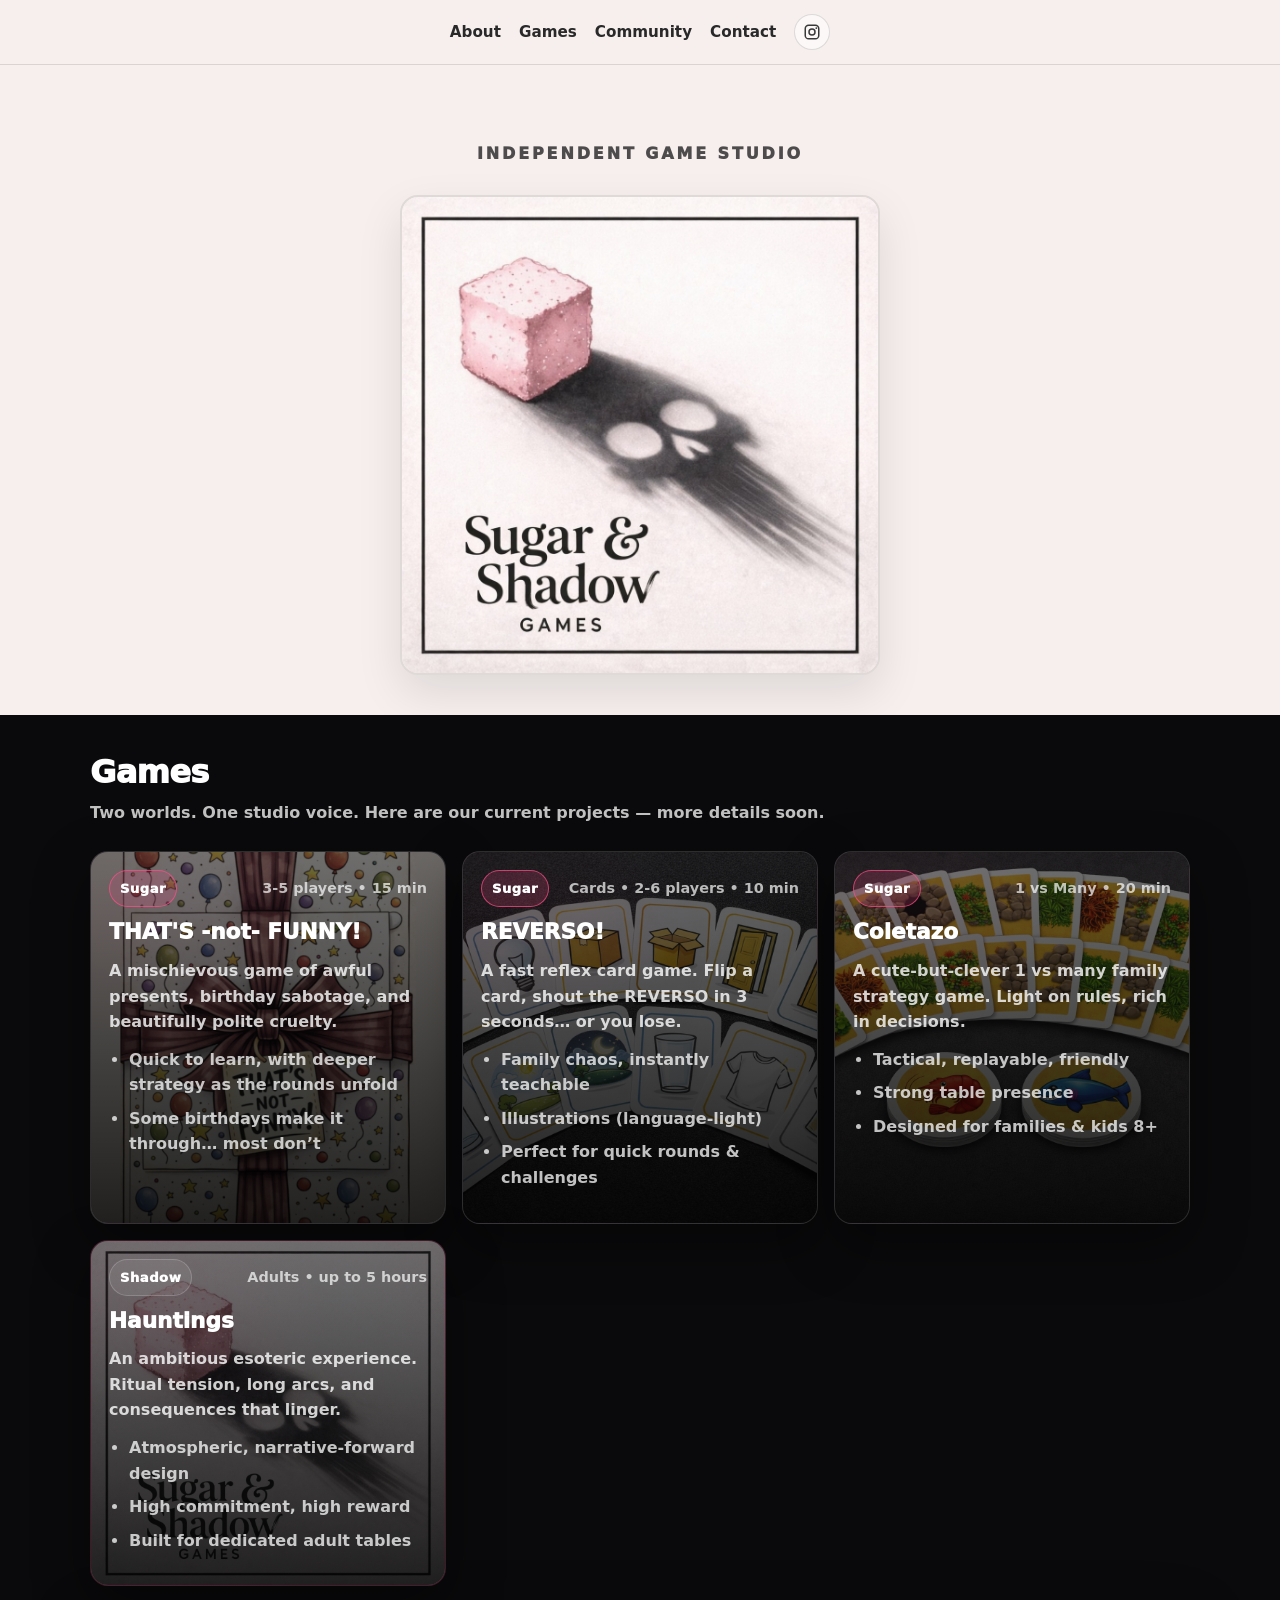
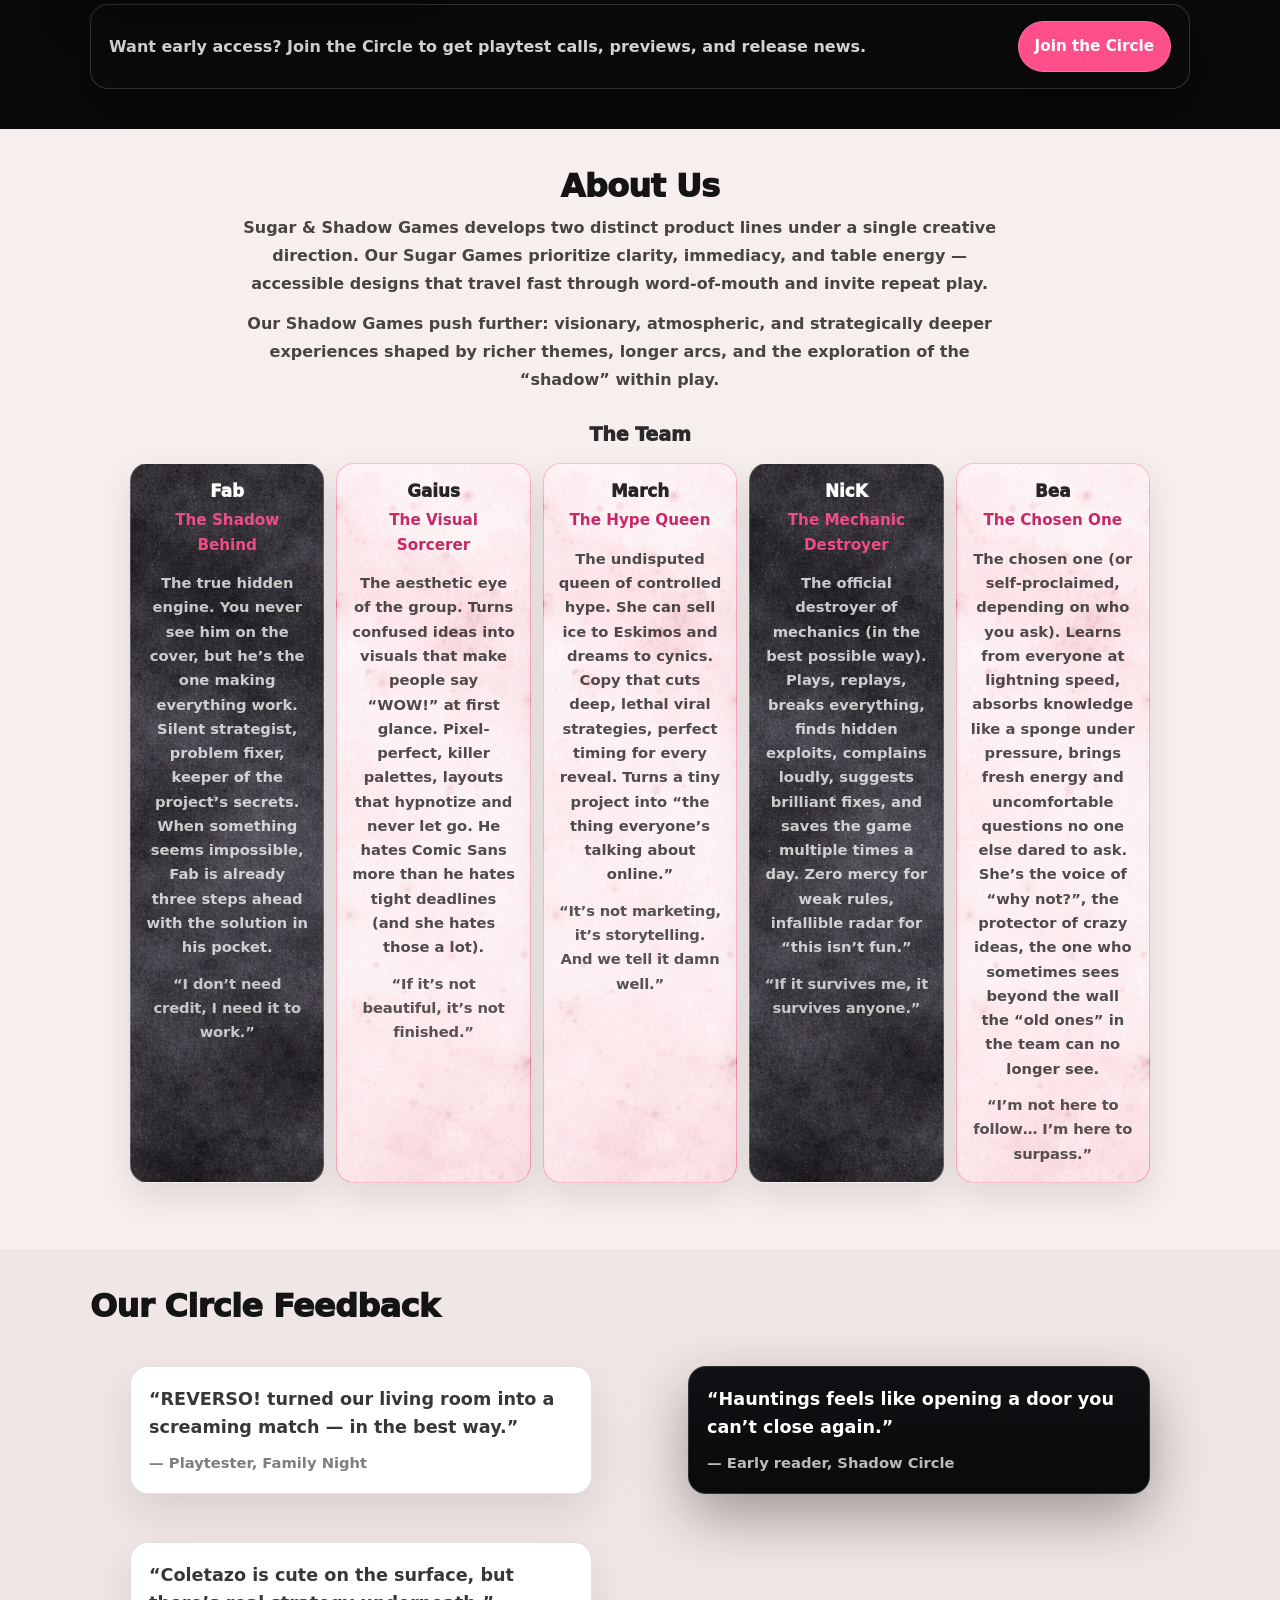
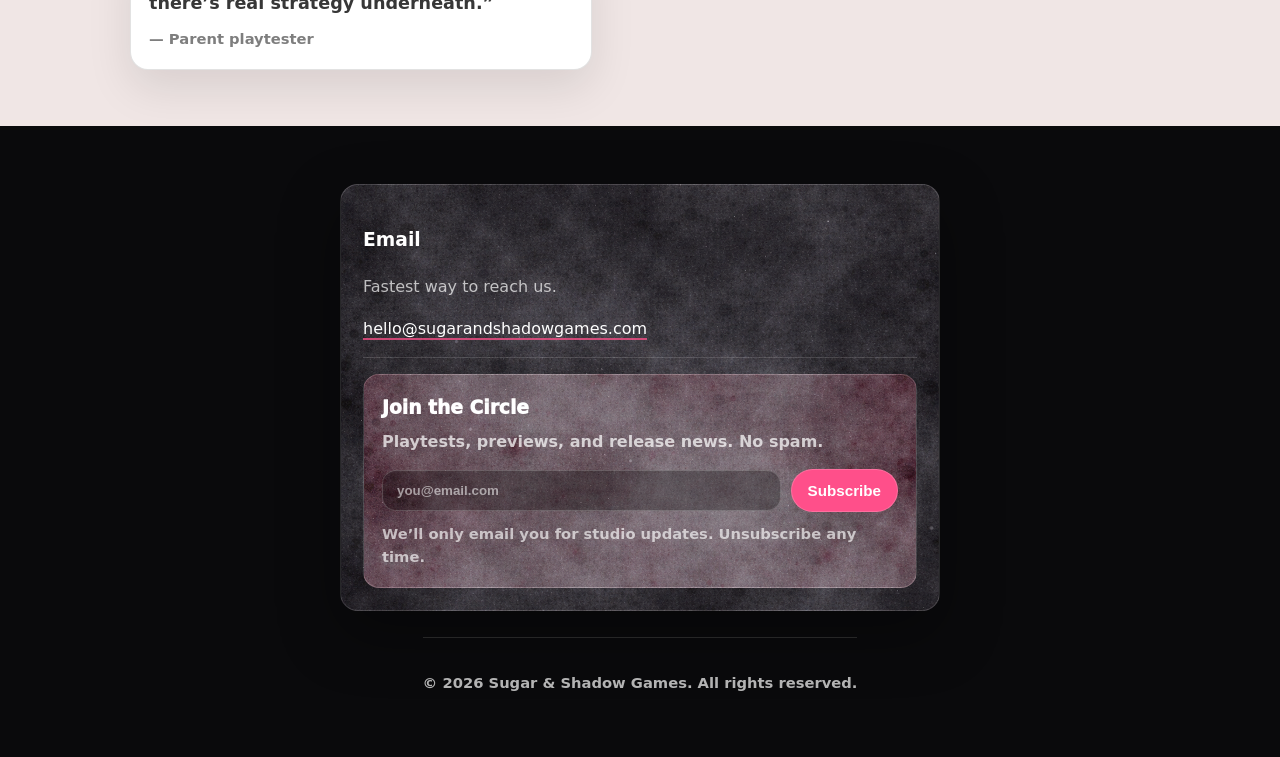
==== index.html @ 0610b24a "Update index.html" ====
<!-- index.html (UPDATED) -->
<!DOCTYPE html>
<html lang="en">
<head>
  <meta charset="UTF-8" />
  <meta name="viewport" content="width=device-width, initial-scale=1.0" />
  <title>Sugar & Shadow Games</title>
  <meta name="description" content="Sweet games for families, and Dark games for brave players." />

  <!-- Social / sharing -->
  <meta property="og:title" content="Sugar & Shadow Games" />
  <meta property="og:description" content="Sweet games for families. Dark games for brave players." />
  <meta property="og:type" content="website" />
  <meta name="theme-color" content="#0a0a0c" />

  <link rel="stylesheet" href="style.css" />
  <link rel="icon" type="image/png" sizes="32x32" href="favicon-32.png" />
  <link rel="icon" type="image/png" sizes="64x64" href="favicon-64.png" />
</head>

<body>
  <a class="skip-link" href="#main">Skip to content</a>

  <div id="top" tabindex="-1"></div>

  <header class="site-header">
    <div class="container header-inner">
      <div class="header-left">
        <button class="menu-btn" aria-expanded="false" aria-controls="mobileNav" aria-label="Open menu">
          <span class="menu-bars" aria-hidden="true"></span>
        </button>
      </div>

      <nav class="nav" aria-label="Primary">
        <a href="#about">About</a>
        <a href="#games">Games</a>
        <a href="#community">Community</a>
        <a href="#contact">Contact</a>

        <a
          class="nav-insta"
          href="https://www.instagram.com/sugar_and_shadow_games/"
          target="_blank"
          rel="noopener noreferrer"
          aria-label="Follow on Instagram"
          title="Instagram"
        >
          <svg viewBox="0 0 24 24" aria-hidden="true" focusable="false">
            <path d="M7.5 2h9A5.5 5.5 0 0 1 22 7.5v9A5.5 5.5 0 0 1 16.5 22h-9A5.5 5.5 0 0 1 2 16.5v-9A5.5 5.5 0 0 1 7.5 2Zm0 2A3.5 3.5 0 0 0 4 7.5v9A3.5 3.5 0 0 0 7.5 20h9a3.5 3.5 0 0 0 3.5-3.5v-9A3.5 3.5 0 0 0 16.5 4h-9Zm10.25 1.5a1.25 1.25 0 1 1 0 2.5 1.25 1.25 0 0 1 0-2.5ZM12 7a5 5 0 1 1 0 10 5 5 0 0 1 0-10Zm0 2a3 3 0 1 0 0 6 3 3 0 0 0 0-6Z"/>
          </svg>
        </a>
      </nav>

      <div class="header-actions"></div>
    </div>

    <div id="mobileNav" class="mobile-nav" hidden>
      <div class="container mobile-nav-inner">
        <a href="#about">About</a>
        <a href="#games">Games</a>
        <a href="#community">Community</a>
        <a href="#contact">Contact</a>
        <a href="https://www.instagram.com/sugar_and_shadow_games/" target="_blank" rel="noopener noreferrer">Instagram</a>
      </div>
    </div>
  </header>

  <main id="main">
    <!-- HERO -->
    <section class="hero">
      <div class="container hero-centered">
        <p class="kicker">Independent Game Studio</p>

        <img
          id="heroLogo"
          src="logo.jpg"
          alt="Sugar & Shadow Games Logo"
          class="hero-logo-large"
        />
      </div>
    </section>

    <!-- GAMES -->
    <section id="games" class="section section-shadow">
      <div class="container">
        <div class="section-head">
          <h2>Games</h2>
          <p>Two worlds. One studio voice. Here are our current projects — more details soon.</p>
        </div>

        <div class="games-grid">
          <article class="game game-thats-funny">
            <div class="game-top">
              <span class="pill sugar">Sugar</span>
              <span class="meta">3-5 players • 15 min</span>
            </div>
          <h3>THAT'S -not- FUNNY!</h3>
            <p>A mischievous game of awful presents, birthday sabotage, and beautifully polite cruelty.</p>
            <ul class="bullets">
              <li>Quick to learn, with deeper strategy as the rounds unfold</li>
              <li>Some birthdays make it through… most don’t</li>
            </ul>
          </article>

          <article class="game game-reverso">
            <div class="game-top">
              <span class="pill sugar">Sugar</span>
              <span class="meta">Cards • 2-6 players • 10 min</span>
            </div>
            <h3>REVERSO!</h3>
            <p>A fast reflex card game. Flip a card, shout the REVERSO in 3 seconds… or you lose.</p>
            <ul class="bullets">
              <li>Family chaos, instantly teachable</li>
              <li>Illustrations (language-light)</li>
              <li>Perfect for quick rounds &amp; challenges</li>
            </ul>
          </article>

          <article class="game game-coletazo">
            <div class="game-top">
              <span class="pill sugar">Sugar</span>
              <span class="meta">1 vs Many • 20 min</span>
            </div>
            <h3>Coletazo</h3>
            <p>A cute-but-clever 1 vs many family strategy game. Light on rules, rich in decisions.</p>
            <ul class="bullets">
              <li>Tactical, replayable, friendly</li>
              <li>Strong table presence</li>
              <li>Designed for families &amp; kids 8+</li>
            </ul>
          </article>

          <article class="game game-hauntings game-shadow">
            <div class="game-top">
              <span class="pill shadow">Shadow</span>
              <span class="meta">Adults • up to 5 hours</span>
            </div>
            <h3>Hauntings</h3>
            <p>An ambitious esoteric experience. Ritual tension, long arcs, and consequences that linger.</p>
            <ul class="bullets">
              <li>Atmospheric, narrative-forward design</li>
              <li>High commitment, high reward</li>
              <li>Built for dedicated adult tables</li>
            </ul>
          </article>
        </div>

        <div class="callout">
          <p><strong>Want early access?</strong> Join the Circle to get playtest calls, previews, and release news.</p>
          <a class="button primary" href="#contact">Join the Circle</a>
        </div>
      </div>
    </section>

    <!-- ABOUT -->
    <section id="about" class="section section-about">
      <div class="container">
        <div class="section-head about-head">
          <h2>About Us</h2>

          <div class="about-copy">
            <p>
              Sugar &amp; Shadow Games develops two distinct product lines under a single creative direction.
              Our <strong>Sugar Games</strong> prioritize clarity, immediacy, and table energy — accessible designs that travel fast through word-of-mouth and invite repeat play.
            </p>

            <p>
              Our <strong>Shadow Games</strong> push further: visionary, atmospheric, and strategically deeper experiences shaped by richer themes, longer arcs, and the exploration of the “shadow” within play.
            </p>
          </div>

          <div class="team">
            <h3 class="team-title">The Team</h3>

            <div class="team-grid">
              <details class="team-card team-shadow" open>
                <summary class="team-summary">
                  <span class="team-name">Fab</span>
                  <span class="team-role">The Shadow Behind</span>
                </summary>
                <div class="team-body">
                  <p>
                    The true hidden engine. You never see him on the cover, but he’s the one making everything work.
                    Silent strategist, problem fixer, keeper of the project’s secrets. When something seems impossible,
                    Fab is already three steps ahead with the solution in his pocket.
                  </p>
                  <p class="team-quote">“I don’t need credit, I need it to work.”</p>
                </div>
              </details>

              <details class="team-card team-sugar" open>
                <summary class="team-summary">
                  <span class="team-name">Gaius</span>
                  <span class="team-role">The Visual Sorcerer</span>
                </summary>
                <div class="team-body">
                  <p>
                    The aesthetic eye of the group. Turns confused ideas into visuals that make people say “WOW!” at first glance.
                    Pixel-perfect, killer palettes, layouts that hypnotize and never let go. He hates Comic Sans more than he hates
                    tight deadlines (and she hates those a lot).
                  </p>
                  <p class="team-quote">“If it’s not beautiful, it’s not finished.”</p>
                </div>
              </details>

              <details class="team-card team-sugar" open>
                <summary class="team-summary">
                  <span class="team-name">March</span>
                  <span class="team-role">The Hype Queen</span>
                </summary>
                <div class="team-body">
                  <p>
                    The undisputed queen of controlled hype. She can sell ice to Eskimos and dreams to cynics.
                    Copy that cuts deep, lethal viral strategies, perfect timing for every reveal. Turns a tiny project into
                    “the thing everyone’s talking about online.”
                  </p>
                  <p class="team-quote">“It’s not marketing, it’s storytelling. And we tell it damn well.”</p>
                </div>
              </details>

              <details class="team-card team-shadow" open>
                <summary class="team-summary">
                  <span class="team-name">NicK</span>
                  <span class="team-role">The Mechanic Destroyer</span>
                </summary>
                <div class="team-body">
                  <p>
                    The official destroyer of mechanics (in the best possible way). Plays, replays, breaks everything, finds hidden exploits,
                    complains loudly, suggests brilliant fixes, and saves the game multiple times a day. Zero mercy for weak rules, infallible
                    radar for “this isn’t fun.”
                  </p>
                  <p class="team-quote">“If it survives me, it survives anyone.”</p>
                </div>
              </details>

              <details class="team-card team-sugar" open>
                <summary class="team-summary">
                  <span class="team-name">Bea</span>
                  <span class="team-role">The Chosen One</span>
                </summary>
                <div class="team-body">
                  <p>
                    The chosen one (or self-proclaimed, depending on who you ask). Learns from everyone at lightning speed,
                    absorbs knowledge like a sponge under pressure, brings fresh energy and uncomfortable questions no one else dared to ask.
                    She’s the voice of “why not?”, the protector of crazy ideas, the one who sometimes sees beyond the wall the “old ones”
                    in the team can no longer see.
                  </p>
                  <p class="team-quote">“I’m not here to follow… I’m here to surpass.”</p>
                </div>
              </details>
            </div>
          </div>
        </div>
      </div>
    </section>

    <!-- COMMUNITY -->
    <section id="community" class="section section-sugar">
      <div class="container">
        <div class="section-head">
          <h2>Our Circle Feedback</h2>
        </div>

        <div class="grid-2">
          <figure class="quote">
            <blockquote>“REVERSO! turned our living room into a screaming match — in the best way.”</blockquote>
            <figcaption>— Playtester, Family Night</figcaption>
          </figure>

          <figure class="quote quote-shadow">
            <blockquote>“Hauntings feels like opening a door you can’t close again.”</blockquote>
            <figcaption>— Early reader, Shadow Circle</figcaption>
          </figure>

          <figure class="quote">
            <blockquote>“Coletazo is cute on the surface, but there’s real strategy underneath.”</blockquote>
            <figcaption>— Parent playtester</figcaption>
          </figure>
        </div>
      </div>
    </section>

    <!-- CONTACT -->
    <section id="contact" class="section section-shadow">
      <div class="container">
        <div class="contact-grid">
          <div class="contact-card">
            <h3>Email</h3>
            <p class="muted-on-dark">Fastest way to reach us.</p>
            <p>
              <a class="link" href="mailto:hello@sugarandshadowgames.com">
                hello@sugarandshadowgames.com
              </a>
            </p>

            <hr class="sep" />

            <div class="newsletter">
              <div class="newsletter-head">
                <h3>Join the Circle</h3>
                <p class="muted-on-dark">Playtests, previews, and release news. No spam.</p>
              </div>

              <div class="brevo-form">
                <form class="brevo" action="PASTE_BREVO_ACTION_URL" method="post" novalidate>
                  <label class="sr-only" for="EMAIL">Email address</label>

                  <div class="brevo-row">
                    <input id="EMAIL" name="email" type="email" placeholder="you@email.com" required />
                    <button type="submit" class="button primary">Subscribe</button>
                  </div>

                  <p class="brevo-help">We’ll only email you for studio updates. Unsubscribe any time.</p>
                </form>
              </div>
            </div>
          </div>
        </div>

        <footer class="site-footer">
          <p>© <span id="year"></span> Sugar &amp; Shadow Games. All rights reserved.</p>
        </footer>
      </div>
    </section>
  </main>

  <script>
    // Year
    document.getElementById('year').textContent = new Date().getFullYear();

    // Mobile nav toggle (+ accessibility polish)
    const btn = document.querySelector('.menu-btn');
    const mobileNav = document.getElementById('mobileNav');

    function setMenu(open) {
      if (!btn || !mobileNav) return;
      btn.setAttribute('aria-expanded', String(open));
      btn.setAttribute('aria-label', open ? 'Close menu' : 'Open menu');
      mobileNav.hidden = !open;
      if (open) {
        const firstLink = mobileNav.querySelector('a');
        firstLink && firstLink.focus();
      } else {
        btn.focus();
      }
    }

    btn?.addEventListener('click', () => {
      const isOpen = btn.getAttribute('aria-expanded') === 'true';
      setMenu(!isOpen);
    });

    mobileNav?.addEventListener('click', (e) => {
      const target = e.target;
      if (target && target.tagName === 'A') setMenu(false);
    });

    document.addEventListener('keydown', (e) => {
      if (e.key === 'Escape' && btn?.getAttribute('aria-expanded') === 'true') {
        setMenu(false);
      }
    });

    // LOGO fallback
    (function () {
      const img = document.getElementById('heroLogo');
      if (!img) return;

      img.addEventListener('error', () => {
        if (img.dataset.fallbackTried === '1') return;
        img.dataset.fallbackTried = '1';
        img.src = 'logo.jpg';
      });
    })();

    // Team: expandable on mobile (collapsed by default), always open on desktop
    (function () {
      const cards = Array.from(document.querySelectorAll('.team-card'));
      const mq = window.matchMedia('(max-width: 980px)');

      function applyTeamMode() {
        if (mq.matches) {
          cards.forEach((d) => d.open = false);
        } else {
          cards.forEach((d) => d.open = true);
        }
      }

      applyTeamMode();
      mq.addEventListener?.('change', applyTeamMode);
    })();
  </script>
</body>
</html>
---- style.css ----
/* style.css (FULL UPDATED — FIXED ABOUT CENTERING + THAT'S -not- FUNNY! CARD) */

:root{
  --paper: #f6efee;
  --paper-2: #f0e6e5;

  --ink: #141414;

  --sugar: #ff4f8a;
  --sugar-2: #ff7aa8;

  --shadow: #0a0a0c;
  --shadow-2: #111115;

  --line: rgba(20,20,20,.12);

  --radius: 18px;

  --shadow-soft: 0 18px 45px rgba(0,0,0,.10);
  --shadow-deep: 0 22px 60px rgba(0,0,0,.35);
}

/* Reset */
*{ box-sizing: border-box; }
html{ scroll-behavior: smooth; }
body{
  margin:0;
  font-family: system-ui, -apple-system, "Segoe UI", Roboto, Arial, Helvetica, sans-serif;
  line-height: 1.6;
  color: var(--ink);
  background: var(--paper);
}

/* Focus visibility */
:focus-visible{
  outline: 3px solid rgba(255,79,138,.85);
  outline-offset: 3px;
  border-radius: 10px;
}

/* Accessibility */
.skip-link{
  position:absolute;
  left:-999px;
  top:10px;
  background:#fff;
  color:#000;
  padding:10px 12px;
  border-radius: 10px;
  box-shadow: var(--shadow-soft);
}
.skip-link:focus{ left:10px; z-index:1000; }

.container{
  width: min(1100px, 92vw);
  margin: 0 auto;
}

/* Header */
.site-header{
  position: sticky;
  top: 0;
  z-index: 50;
  background: rgba(246,239,238,.92);
  -webkit-backdrop-filter: blur(10px);
  backdrop-filter: blur(10px);
  border-bottom: 1px solid var(--line);
}

.header-inner{
  display:grid;
  grid-template-columns: 1fr auto 1fr;
  align-items:center;
  gap: 14px;
  padding: 14px 0;
}

.header-left{
  grid-column: 1;
  display:flex;
  align-items:center;
}

.nav{
  grid-column: 2;
  display:flex;
  gap: 18px;
  flex-wrap: wrap;
  justify-content:center;
  align-items:center;
}
.nav a{
  text-decoration:none;
  color: var(--ink);
  font-size: .95rem;
  opacity: .9;
  font-weight: 700;
  transition: opacity .12s ease;
}
.nav a:hover{ opacity: 1; text-decoration: underline; text-underline-offset: 6px; }

/* Instagram icon */
.nav-insta{
  display:inline-flex;
  align-items:center;
  justify-content:center;
  width: 36px;
  height: 36px;
  border-radius: 999px;
  border: 1px solid rgba(20,20,20,.14);
  background: rgba(255,255,255,.55);
  transition:
    transform .14s cubic-bezier(.2,.9,.2,1.2),
    border-color .12s ease,
    opacity .12s ease;
}
.nav-insta svg{
  width: 18px;
  height: 18px;
  fill: rgba(20,20,20,.92);
}
.nav-insta:hover{
  transform: translateY(-1px);
  border-color: rgba(255,79,138,.45);
  text-decoration: none;
}

.header-actions{
  grid-column: 3;
  justify-self: end;
  display:flex;
  align-items:center;
  gap: 10px;
}

/* Hamburger */
.menu-btn{
  display:none;
  border: 1px solid rgba(20,20,20,.18);
  background: #fff;
  border-radius: 999px;
  width: 44px;
  height: 44px;
  cursor: pointer;
  box-shadow: var(--shadow-soft);
}
.menu-bars{
  display:block;
  width: 18px;
  height: 2px;
  background: var(--ink);
  border-radius: 99px;
  position: relative;
  margin: 0 auto;
}
.menu-bars::before,
.menu-bars::after{
  content:"";
  position:absolute;
  left:0;
  width: 18px;
  height: 2px;
  background: var(--ink);
  border-radius: 99px;
}
.menu-bars::before{ top:-6px; }
.menu-bars::after{ top:6px; }

/* Mobile dropdown */
.mobile-nav{
  border-bottom: 1px solid var(--line);
  background: rgba(246,239,238,.98);
  -webkit-backdrop-filter: blur(10px);
  backdrop-filter: blur(10px);
}
.mobile-nav[hidden]{ display:none; }

.mobile-nav-inner{
  display:flex;
  flex-direction: column;
  gap: 10px;
  padding: 12px 0 16px;
}
.mobile-nav a{
  text-decoration:none;
  color: var(--ink);
  font-weight: 900;
  padding: 10px 12px;
  border-radius: 12px;
  background: rgba(255,255,255,.6);
  border: 1px solid rgba(20,20,20,.12);
}

/* Buttons */
.button{
  display:inline-flex;
  align-items:center;
  justify-content:center;
  gap: 8px;
  padding: 12px 16px;
  border-radius: 999px;
  text-decoration:none;
  border: 1px solid transparent;
  font-weight: 900;
  font-size: .95rem;
  cursor: pointer;
  user-select:none;
  transition:
    transform .14s cubic-bezier(.2,.9,.2,1.2),
    background .12s ease,
    border-color .12s ease,
    opacity .12s ease;
}
.button.small{ padding: 10px 14px; font-size: .9rem; }

.button.primary{
  background: var(--sugar);
  color: #fff;
  border-color: rgba(255,255,255,.18);
  box-shadow: var(--shadow-soft);
}
.button.primary:hover{ transform: translateY(-1px); background: #ff3c7f; }

.button.ghost{
  background: rgba(255,255,255,.7);
  color: var(--ink);
  border-color: rgba(20,20,20,.18);
}
.button.ghost:hover{ border-color: rgba(20,20,20,.35); transform: translateY(-1px); }

.section-shadow .button.ghost,
.game .button.ghost,
.contact-card .button.ghost{
  background: rgba(255,255,255,.10);
  color: #fff;
  border-color: rgba(255,255,255,.18);
}
.section-shadow .button.ghost:hover,
.game .button.ghost:hover,
.contact-card .button.ghost:hover{
  border-color: rgba(255,255,255,.32);
}

/* Hero */
.hero{
  padding: 60px 0 40px;
  background: var(--paper);
}

.hero-centered{
  display: flex;
  flex-direction: column;
  align-items: center;
  text-align: center;
}

.kicker{
  letter-spacing: .18em;
  text-transform: uppercase;
  font-size: 1rem;
  font-weight: 950;
  color: rgba(20,20,20,.75);
  margin-bottom: 28px;
}

.hero-logo-large{
  width: 100%;
  max-width: 480px;
  height: auto;
  border-radius: var(--radius);
  box-shadow: var(--shadow-soft);
  border: 2px solid rgba(20,20,20,.10);
}

/* HERO TEXT — NO WHITE BOX + LARGER */
.hero-manifesto{
  max-width: 720px;
  padding: 0;
  border: none;
  background: transparent;
  box-shadow: none;
  border-radius: 0;
}
.hero-line{
  margin: 0 0 18px;
  font-size: 1.15rem;
  line-height: 1.8;
  color: rgba(20,20,20,.85);
  font-weight: 600;
}
.hero-line strong{
  font-weight: 900;
  font-size: 1.2rem;
  color: rgba(20,20,20,.95);
}

/* Sections (hard cuts) */
.section{
  padding: 40px 0;
  position: relative;
  overflow: hidden;
}
.section-head{ margin-bottom: 26px; }
.section-head h2{
  font-size: 2rem;
  line-height: 1.1;
  margin: 0 0 10px;
  font-weight: 950;
  letter-spacing: -0.02em;
}
.section-head p{
  margin: 0;
  color: rgba(20,20,20,.70);
  max-width: 70ch;
  font-weight: 650;
}

.section-shadow{
  background: var(--shadow);
  color: #fff;
}
.section-shadow .section-head p{ color: rgba(255,255,255,.75); }

.section-sugar{ background: var(--paper-2); }
.section-about{ background: var(--paper); }

/* =========================
   ABOUT — FIXED TRUE CENTER
   ========================= */

.section-about .container{
  display: flex;
  flex-direction: column;
  align-items: center;
}

.about-head{
  width: 100%;
  text-align: center;
}

.about-copy{
  max-width: 820px;
  width: 100%;
  margin: 0 auto;
  text-align: center;
}

.about-copy p{
  margin: 0 0 12px;
  color: rgba(20,20,20,.78);
  font-weight: 650;
  line-height: 1.75;
}
.about-copy p:last-child{ margin-bottom: 0; }

.about-tagline{
  margin-top: 14px;
  font-weight: 950;
  letter-spacing: -0.01em;
  color: rgba(20,20,20,.88);
  text-align: center;
}

/* TEAM */
.team{
  width: min(1020px, 92vw);
  margin: 26px auto 0;
}

.team-title{
  margin: 0 0 12px;
  font-size: 1.2rem;
  font-weight: 950;
  letter-spacing: -0.01em;
  color: rgba(20,20,20,.90);
  text-align: center;
}

.team-grid{
  display:grid;
  grid-template-columns: repeat(5, 1fr);
  gap: 12px;
}

.team-card{
  border-radius: var(--radius);
  overflow: hidden;
  box-shadow: 0 14px 35px rgba(0,0,0,.10);
  position: relative;
}
.team-card summary{ list-style: none; }
.team-card summary::-webkit-details-marker{ display:none; }

.team-summary{
  display:flex;
  flex-direction: column;
  gap: 4px;
  padding: 14px 14px;
  cursor: pointer;
  position: relative;
}
.team-body{ padding: 0 14px 16px; position: relative; }
.team-body p{
  margin: 0 0 12px;
  font-weight: 650;
  line-height: 1.65;
  font-size: .92rem;
}
.team-body p:last-child{ margin-bottom: 0; }
.team-quote{
  margin-top: 10px;
  font-weight: 950;
  letter-spacing: -0.01em;
  font-size: .92rem;
  opacity: .95;
}

/* Team backgrounds */
.team-sugar,
.team-shadow{
  background-repeat: no-repeat;
  background-position: center;
  background-size: cover;
}

/* Sugar: Gaius / March / Bea */
.team-sugar{
  background-image: url("sugar_background.png");
  border: 1px solid rgba(255,79,138,.30);
}
.team-sugar::before{
  content:"";
  position:absolute;
  inset:0;
  background: rgba(255,255,255,.55);
  pointer-events:none;
}
.team-sugar > *{ position: relative; z-index: 1; }

.team-sugar .team-name{ color: rgba(20,20,20,.92); font-weight: 950; font-size: 1.05rem; }
.team-sugar .team-role{ color: rgba(194,24,91,.92); font-weight: 850; font-size: .95rem; }
.team-sugar .team-body p{ color: rgba(20,20,20,.75); }
.team-sugar .team-quote{ color: rgba(20,20,20,.88); }

/* Shadow: Fab / NicK */
.team-shadow{
  background-image: url("shadow_background.png");
  border: 1px solid rgba(255,255,255,.18);
}
.team-shadow::before{
  content:"";
  position:absolute;
  inset:0;
  background: rgba(10,10,12,.18);
  pointer-events:none;
}
.team-shadow > *{ position: relative; z-index: 1; }

.team-shadow .team-name{ color:#fff; font-weight: 950; font-size: 1.05rem; }
.team-shadow .team-role{ color: rgba(255,79,138,.92); font-weight: 850; font-size: .95rem; }
.team-shadow .team-body p{ color: rgba(255,255,255,.75); }
.team-shadow .team-quote{ color: rgba(255,255,255,.92); }

@media (min-width: 981px){
  .team-summary{ cursor: default; }
}

/* Grids */
.grid-2{
  display:grid;
  grid-template-columns: repeat(2, 1fr);
  gap: 16px;
}

/* Games */
.games-grid{
  display:grid;
  grid-template-columns: repeat(3, 1fr);
  gap: 16px;
  margin-top: 18px;
}

.game{
  position: relative;
  overflow: hidden;
  background-image:
    radial-gradient(240px 160px at 18% 20%, rgba(255,79,138,.10) 0%, rgba(255,79,138,0) 72%),
    linear-gradient(180deg, rgba(17,17,21,1) 0%, rgba(10,10,12,1) 100%);
  border: 1px solid rgba(255,255,255,.14);
  border-radius: var(--radius);
  padding: 18px;
  box-shadow: 0 20px 55px rgba(0,0,0,.40);
}
.game > *{ position: relative; z-index: 2; }
.game::after{
  content:"";
  position:absolute;
  inset:0;
  z-index:1;
  background-image: linear-gradient(to bottom, rgba(0,0,0,.18), rgba(0,0,0,.74));
}

.game-reverso::before,
.game-coletazo::before,
.game-thats-funny::before,
.game-hauntings::before{
  content:"";
  position:absolute;
  inset:0;
  z-index:0;
  background-size: cover;
  background-position: center;
  background-repeat: no-repeat;
  opacity: .5;
}
.game-reverso::before{ background-image: url("reverso_cards.jpg"); }
.game-coletazo::before{ background-image: url("coletazo_cards.jpg"); }
.game-thats-funny::before{ background-image: url("COVER.png"); }
.game-hauntings::before{ background-image: url("logo.jpg"); }

.game h3{ margin: 8px 0; font-size: 1.35rem; font-weight: 950; }
.game p{ margin: 0 0 12px; color: rgba(255,255,255,.80); font-weight: 650; }
.game .meta{ color: rgba(255,255,255,.70); font-size: .9rem; font-weight: 750; }

.game-top{
  display:flex;
  align-items:center;
  justify-content: space-between;
  gap: 10px;
}

.pill{
  font-size: .82rem;
  font-weight: 950;
  letter-spacing: .04em;
  padding: 7px 10px;
  border-radius: 999px;
  border: 1px solid rgba(255,255,255,.16);
  background: rgba(0,0,0,.25);
}
.pill.sugar{
  border-color: rgba(255,79,138,.70);
  background: rgba(255,79,138,.18);
}
.pill.shadow{
  border-color: rgba(255,255,255,.18);
  background: rgba(255,255,255,.08);
}

.bullets{
  margin: 0 0 14px;
  padding-left: 20px;
  color: rgba(255,255,255,.75);
  font-weight: 650;
}
.bullets li{ margin: 8px 0; }

.game-shadow{ border-color: rgba(255,79,138,.22); }

/* Callout */
.callout{
  margin-top: 18px;
  display:flex;
  align-items:center;
  justify-content: space-between;
  gap: 14px;
  padding: 16px 18px;
  border-radius: var(--radius);
  border: 1px solid rgba(255,255,255,.16);
  background: var(--shadow);
  box-shadow: var(--shadow-deep);
}
.callout p{ margin: 0; color: rgba(255,255,255,.82); font-weight: 750; }

/* Quotes */
.quote{
  background: #fff;
  border: 1px solid rgba(20,20,20,.12);
  border-radius: var(--radius);
  padding: 18px;
  box-shadow: var(--shadow-soft);
}
.quote blockquote{
  margin: 0 0 10px;
  font-size: 1.1rem;
  color: rgba(20,20,20,.85);
  font-weight: 850;
}
.quote figcaption{ color: rgba(20,20,20,.55); font-size: .92rem; font-weight: 750; }

.quote-shadow{
  background-image: linear-gradient(180deg, rgba(17,17,21,1), rgba(10,10,12,1));
  border-color: rgba(255,255,255,.14);
  box-shadow: var(--shadow-deep);
}
.quote-shadow blockquote{ color:#fff; }
.quote-shadow figcaption{ color: rgba(255,255,255,.72); }

/* Contact */
.contact-grid{
  display:grid;
  grid-template-columns: 1fr;
  gap: 16px;
  margin-top: 18px;
  width: min(600px, 92vw);
}

#contact .container{
  display:flex;
  flex-direction: column;
  align-items: center;
}

/* CONTACT CARD: MIX sugar_background + shadow_background */
.contact-card{
  position: relative;
  overflow: hidden;
  border-radius: var(--radius);
  padding: 22px;
  box-shadow: var(--shadow-deep);
  border: 1px solid rgba(255,255,255,.12);

  background-image:
    url("shadow_background.png"),
    url("sugar_background.png"),
    radial-gradient(420px 240px at 22% 18%, rgba(255,79,138,.22) 0%, rgba(255,79,138,0) 70%),
    linear-gradient(180deg, rgba(17,17,21,.98), rgba(10,10,12,.98));
  background-size: cover, cover, auto, auto;
  background-position: center, center, center, center;
  background-repeat: no-repeat, no-repeat, no-repeat, no-repeat;
  background-blend-mode: normal, screen, normal, normal;
}

.contact-card::before{
  content:"";
  position:absolute;
  inset:0;
  background: rgba(10,10,12,.25);
  pointer-events:none;
}
.contact-card > *{ position: relative; z-index: 1; }

.link{
  color: #fff;
  text-decoration: none;
  border-bottom: 2px solid rgba(255,79,138,.75);
}
.muted-on-dark{ color: rgba(255,255,255,.70); }

.sep{
  border: none;
  border-top: 1px solid rgba(255,255,255,.14);
  margin: 16px 0;
}

.sr-only{
  position:absolute;
  width:1px; height:1px;
  padding:0; margin:-1px;
  overflow:hidden; clip:rect(0,0,0,0);
  white-space:nowrap; border:0;
}

/* NEWSLETTER BOX: ALSO MIX BOTH BACKGROUNDS */
.newsletter{
  position: relative;
  overflow: hidden;
  margin-top: 14px;
  padding: 18px;
  border-radius: calc(var(--radius) - 2px);
  border: 1px solid rgba(255,255,255,.14);

  background-image:
    url("sugar_background.png"),
    url("shadow_background.png"),
    linear-gradient(180deg, rgba(255,255,255,.10), rgba(255,255,255,.04));
  background-size: cover, cover, auto;
  background-position: center, center, center;
  background-repeat: no-repeat, no-repeat, no-repeat;
  background-blend-mode: soft-light, multiply, normal;
}
.newsletter::before{
  content:"";
  position:absolute;
  inset:0;
  background: rgba(10,10,12,.18);
  pointer-events:none;
}
.newsletter > *{ position: relative; z-index: 1; }

.newsletter-head h3{
  margin: 0 0 6px;
  font-weight: 950;
  color: #fff;
}
.newsletter-head p{
  margin: 0 0 14px;
  color: rgba(255,255,255,.72);
  font-weight: 650;
}

.brevo-row{
  display:flex;
  gap: 10px;
  align-items:center;
  flex-wrap: wrap;
}

.brevo input[type="email"]{
  flex: 1 1 260px;
  min-width: 220px;
  padding: 12px 14px;
  border-radius: 14px;
  border: 1px solid rgba(255,255,255,.18);
  background: rgba(0,0,0,.28);
  color: #fff;
  font-weight: 750;
  outline: none;
}
.brevo input::placeholder{ color: rgba(255,255,255,.55); }
.brevo input:focus{
  border-color: rgba(255,79,138,.65);
  box-shadow: 0 0 0 3px rgba(255,79,138,.14);
}

.brevo-help{
  margin: 10px 0 0;
  font-size: .92rem;
  color: rgba(255,255,255,.65);
  font-weight: 650;
}

/* Footer */
.site-footer{
  margin-top: 26px;
  padding: 18px 0 8px;
  border-top: 1px solid rgba(255,255,255,.14);
  color: rgba(255,255,255,.70);
  font-size: .92rem;
  font-weight: 750;
}

/* Responsive */
@media (max-width: 980px){
  .hero-inner{ grid-template-columns: 1fr; }
  .hero-left{ display:flex; justify-content:center; }
  .hero-logo{ max-width: 520px; }

  .games-grid{ grid-template-columns: 1fr; }
  .grid-2{ grid-template-columns: 1fr; }
  .callout{ flex-direction: column; align-items: flex-start; }

  .team-grid{ grid-template-columns: 1fr; }

  .nav{ display:none; }
  .menu-btn{ display:inline-flex; align-items:center; justify-content:center; }
}
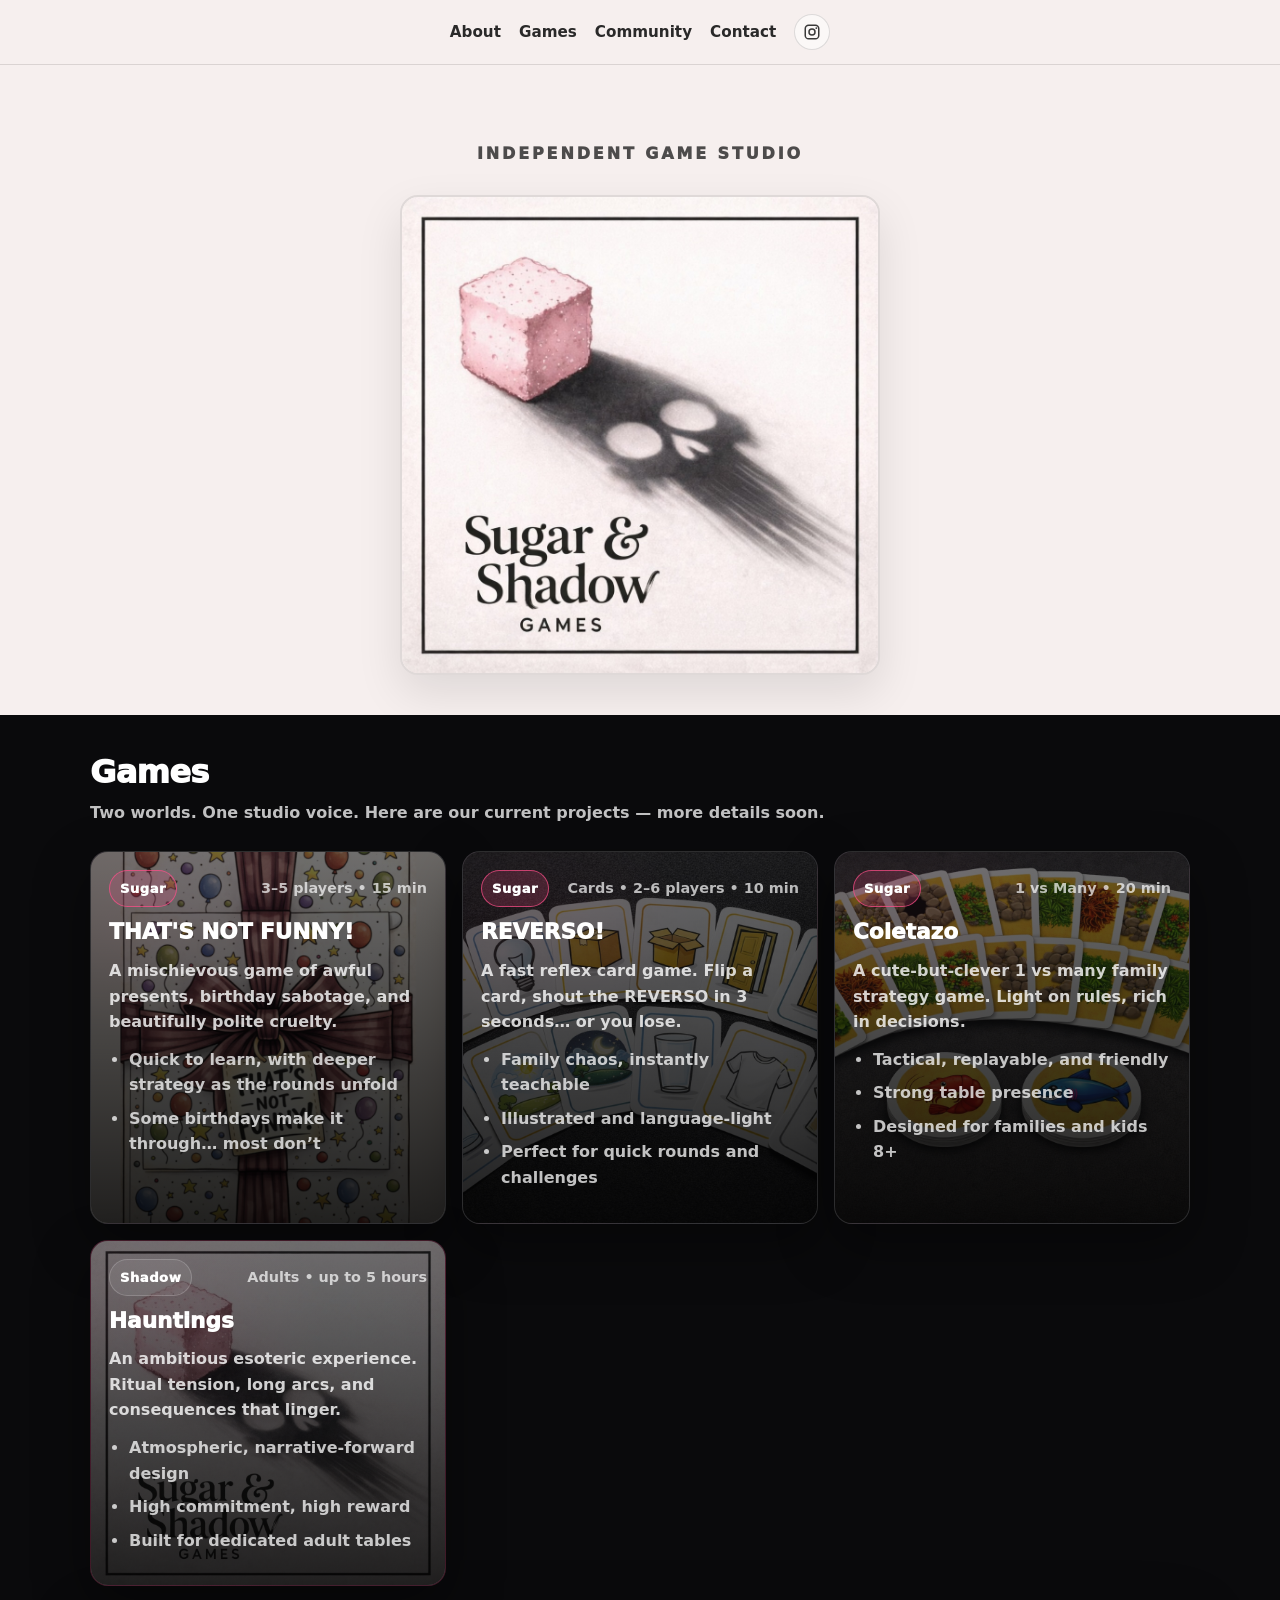
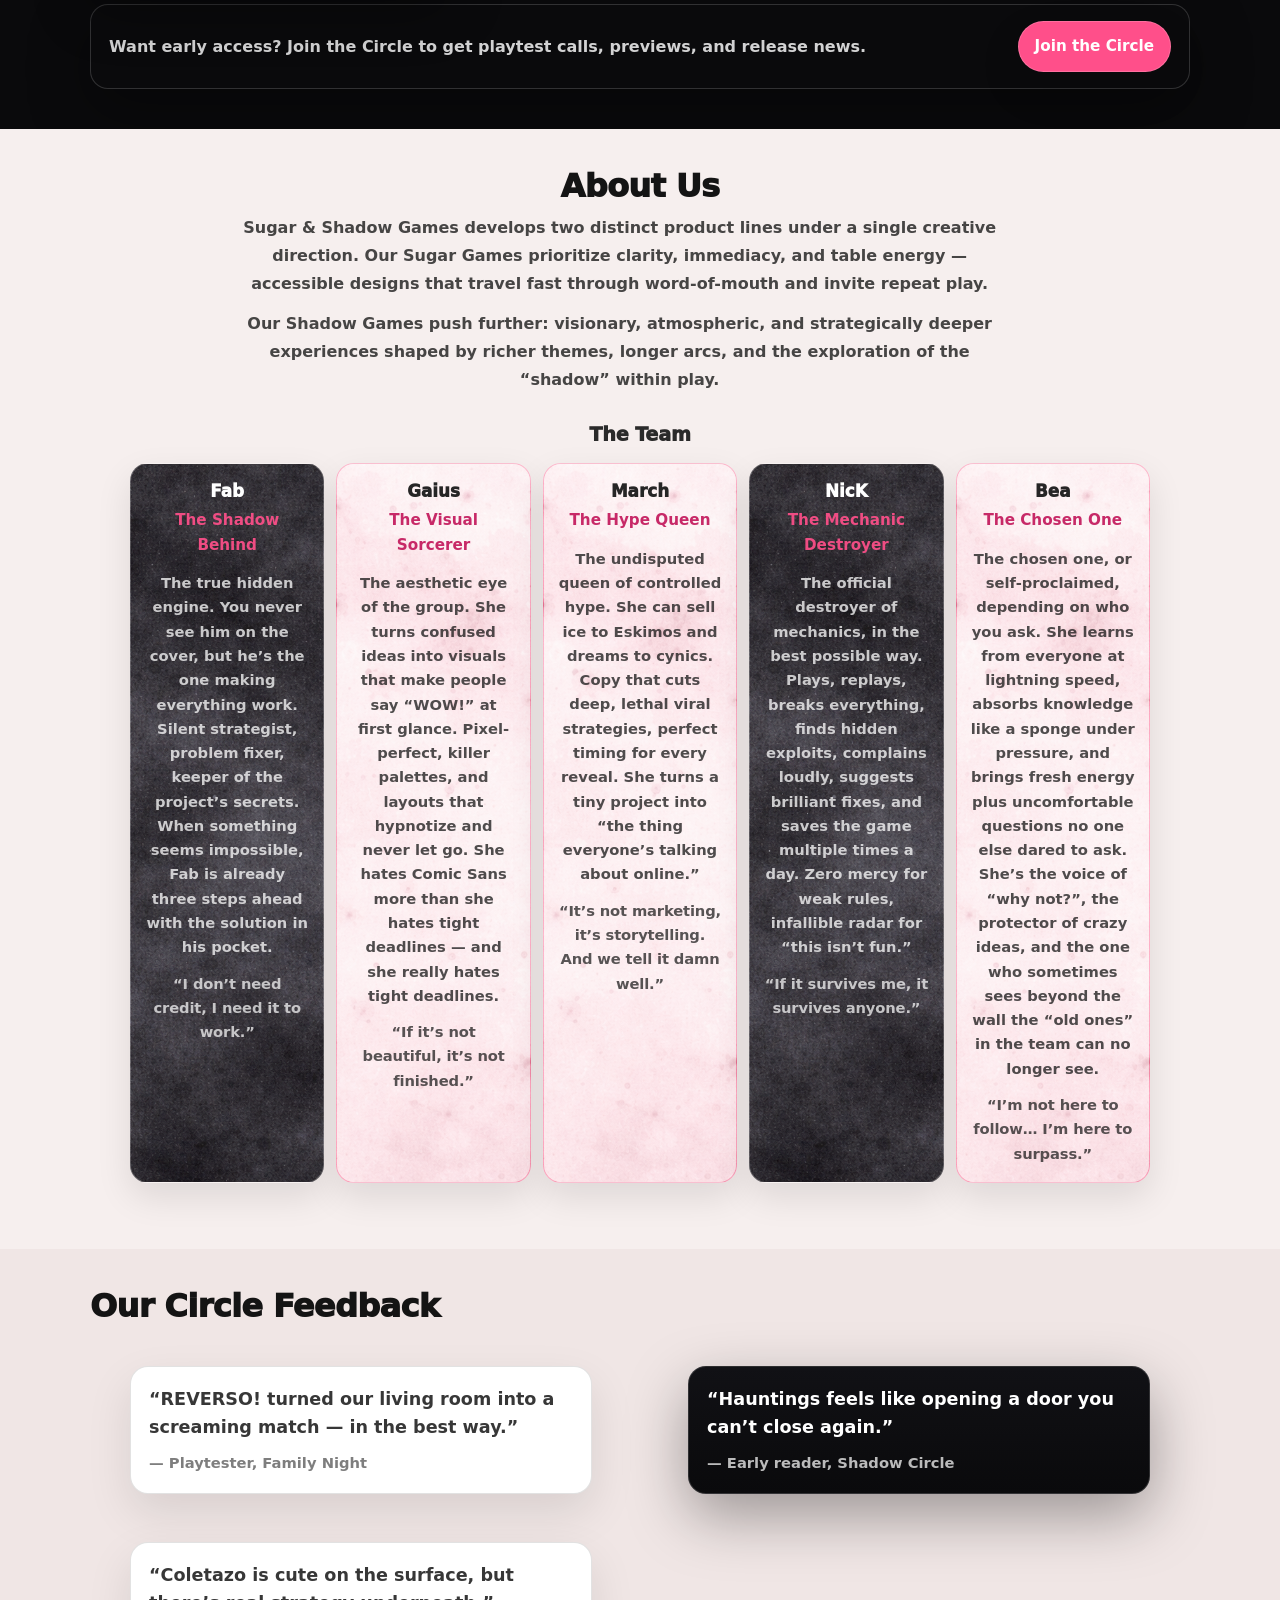
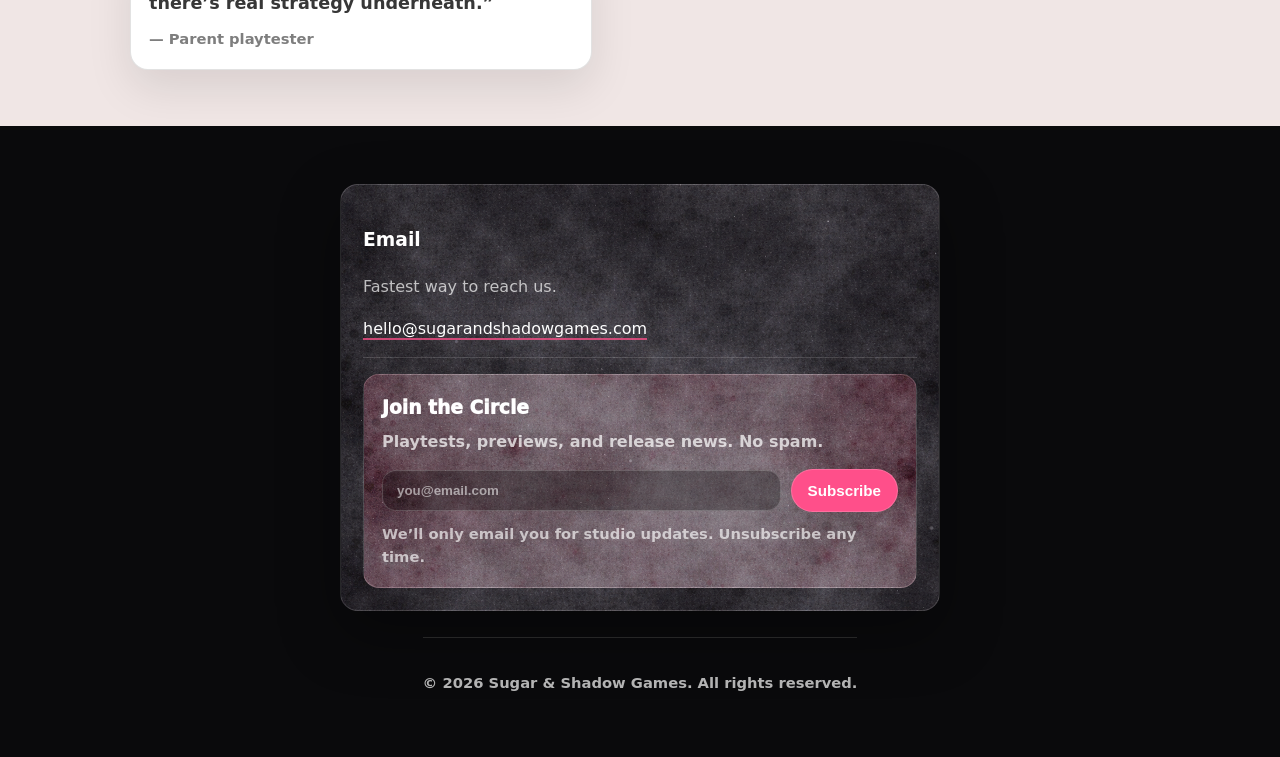
==== commit a86cee62: "Update index.html" ====
--- a/index.html
+++ b/index.html
@@ -1,11 +1,10 @@
-<!-- index.html (UPDATED) -->
 <!DOCTYPE html>
 <html lang="en">
 <head>
   <meta charset="UTF-8" />
   <meta name="viewport" content="width=device-width, initial-scale=1.0" />
   <title>Sugar & Shadow Games</title>
-  <meta name="description" content="Sweet games for families, and Dark games for brave players." />
+  <meta name="description" content="Sweet games for families, and dark games for brave players." />
 
   <!-- Social / sharing -->
   <meta property="og:title" content="Sugar & Shadow Games" />
@@ -26,7 +25,13 @@
   <header class="site-header">
     <div class="container header-inner">
       <div class="header-left">
-        <button class="menu-btn" aria-expanded="false" aria-controls="mobileNav" aria-label="Open menu">
+        <button
+          type="button"
+          class="menu-btn"
+          aria-expanded="false"
+          aria-controls="mobileNav"
+          aria-label="Open menu"
+        >
           <span class="menu-bars" aria-hidden="true"></span>
         </button>
       </div>
@@ -60,7 +65,13 @@
         <a href="#games">Games</a>
         <a href="#community">Community</a>
         <a href="#contact">Contact</a>
-        <a href="https://www.instagram.com/sugar_and_shadow_games/" target="_blank" rel="noopener noreferrer">Instagram</a>
+        <a
+          href="https://www.instagram.com/sugar_and_shadow_games/"
+          target="_blank"
+          rel="noopener noreferrer"
+        >
+          Instagram
+        </a>
       </div>
     </div>
   </header>
@@ -74,8 +85,10 @@
         <img
           id="heroLogo"
           src="logo.jpg"
-          alt="Sugar & Shadow Games Logo"
+          alt="Sugar & Shadow Games logo"
           class="hero-logo-large"
+          width="800"
+          height="800"
         />
       </div>
     </section>
@@ -92,9 +105,9 @@
           <article class="game game-thats-funny">
             <div class="game-top">
               <span class="pill sugar">Sugar</span>
-              <span class="meta">3-5 players • 15 min</span>
-            </div>
-          <h3>THAT'S -not- FUNNY!</h3>
+              <span class="meta">3–5 players • 15 min</span>
+            </div>
+            <h3>THAT'S NOT FUNNY!</h3>
             <p>A mischievous game of awful presents, birthday sabotage, and beautifully polite cruelty.</p>
             <ul class="bullets">
               <li>Quick to learn, with deeper strategy as the rounds unfold</li>
@@ -105,14 +118,14 @@
           <article class="game game-reverso">
             <div class="game-top">
               <span class="pill sugar">Sugar</span>
-              <span class="meta">Cards • 2-6 players • 10 min</span>
+              <span class="meta">Cards • 2–6 players • 10 min</span>
             </div>
             <h3>REVERSO!</h3>
             <p>A fast reflex card game. Flip a card, shout the REVERSO in 3 seconds… or you lose.</p>
             <ul class="bullets">
               <li>Family chaos, instantly teachable</li>
-              <li>Illustrations (language-light)</li>
-              <li>Perfect for quick rounds &amp; challenges</li>
+              <li>Illustrated and language-light</li>
+              <li>Perfect for quick rounds and challenges</li>
             </ul>
           </article>
 
@@ -124,9 +137,9 @@
             <h3>Coletazo</h3>
             <p>A cute-but-clever 1 vs many family strategy game. Light on rules, rich in decisions.</p>
             <ul class="bullets">
-              <li>Tactical, replayable, friendly</li>
+              <li>Tactical, replayable, and friendly</li>
               <li>Strong table presence</li>
-              <li>Designed for families &amp; kids 8+</li>
+              <li>Designed for families and kids 8+</li>
             </ul>
           </article>
 
@@ -161,11 +174,13 @@
           <div class="about-copy">
             <p>
               Sugar &amp; Shadow Games develops two distinct product lines under a single creative direction.
-              Our <strong>Sugar Games</strong> prioritize clarity, immediacy, and table energy — accessible designs that travel fast through word-of-mouth and invite repeat play.
+              Our <strong>Sugar Games</strong> prioritize clarity, immediacy, and table energy — accessible designs
+              that travel fast through word-of-mouth and invite repeat play.
             </p>
 
             <p>
-              Our <strong>Shadow Games</strong> push further: visionary, atmospheric, and strategically deeper experiences shaped by richer themes, longer arcs, and the exploration of the “shadow” within play.
+              Our <strong>Shadow Games</strong> push further: visionary, atmospheric, and strategically deeper experiences
+              shaped by richer themes, longer arcs, and the exploration of the “shadow” within play.
             </p>
           </div>
 
@@ -173,7 +188,7 @@
             <h3 class="team-title">The Team</h3>
 
             <div class="team-grid">
-              <details class="team-card team-shadow" open>
+              <details class="team-card team-shadow">
                 <summary class="team-summary">
                   <span class="team-name">Fab</span>
                   <span class="team-role">The Shadow Behind</span>
@@ -188,22 +203,22 @@
                 </div>
               </details>
 
-              <details class="team-card team-sugar" open>
+              <details class="team-card team-sugar">
                 <summary class="team-summary">
                   <span class="team-name">Gaius</span>
                   <span class="team-role">The Visual Sorcerer</span>
                 </summary>
                 <div class="team-body">
                   <p>
-                    The aesthetic eye of the group. Turns confused ideas into visuals that make people say “WOW!” at first glance.
-                    Pixel-perfect, killer palettes, layouts that hypnotize and never let go. He hates Comic Sans more than he hates
-                    tight deadlines (and she hates those a lot).
+                    The aesthetic eye of the group. She turns confused ideas into visuals that make people say “WOW!”
+                    at first glance. Pixel-perfect, killer palettes, and layouts that hypnotize and never let go.
+                    She hates Comic Sans more than she hates tight deadlines — and she really hates tight deadlines.
                   </p>
                   <p class="team-quote">“If it’s not beautiful, it’s not finished.”</p>
                 </div>
               </details>
 
-              <details class="team-card team-sugar" open>
+              <details class="team-card team-sugar">
                 <summary class="team-summary">
                   <span class="team-name">March</span>
                   <span class="team-role">The Hype Queen</span>
@@ -211,39 +226,39 @@
                 <div class="team-body">
                   <p>
                     The undisputed queen of controlled hype. She can sell ice to Eskimos and dreams to cynics.
-                    Copy that cuts deep, lethal viral strategies, perfect timing for every reveal. Turns a tiny project into
-                    “the thing everyone’s talking about online.”
+                    Copy that cuts deep, lethal viral strategies, perfect timing for every reveal. She turns a tiny
+                    project into “the thing everyone’s talking about online.”
                   </p>
                   <p class="team-quote">“It’s not marketing, it’s storytelling. And we tell it damn well.”</p>
                 </div>
               </details>
 
-              <details class="team-card team-shadow" open>
+              <details class="team-card team-shadow">
                 <summary class="team-summary">
                   <span class="team-name">NicK</span>
                   <span class="team-role">The Mechanic Destroyer</span>
                 </summary>
                 <div class="team-body">
                   <p>
-                    The official destroyer of mechanics (in the best possible way). Plays, replays, breaks everything, finds hidden exploits,
-                    complains loudly, suggests brilliant fixes, and saves the game multiple times a day. Zero mercy for weak rules, infallible
-                    radar for “this isn’t fun.”
+                    The official destroyer of mechanics, in the best possible way. Plays, replays, breaks everything,
+                    finds hidden exploits, complains loudly, suggests brilliant fixes, and saves the game multiple times a day.
+                    Zero mercy for weak rules, infallible radar for “this isn’t fun.”
                   </p>
                   <p class="team-quote">“If it survives me, it survives anyone.”</p>
                 </div>
               </details>
 
-              <details class="team-card team-sugar" open>
+              <details class="team-card team-sugar">
                 <summary class="team-summary">
                   <span class="team-name">Bea</span>
                   <span class="team-role">The Chosen One</span>
                 </summary>
                 <div class="team-body">
                   <p>
-                    The chosen one (or self-proclaimed, depending on who you ask). Learns from everyone at lightning speed,
-                    absorbs knowledge like a sponge under pressure, brings fresh energy and uncomfortable questions no one else dared to ask.
-                    She’s the voice of “why not?”, the protector of crazy ideas, the one who sometimes sees beyond the wall the “old ones”
-                    in the team can no longer see.
+                    The chosen one, or self-proclaimed, depending on who you ask. She learns from everyone at lightning speed,
+                    absorbs knowledge like a sponge under pressure, and brings fresh energy plus uncomfortable questions no one
+                    else dared to ask. She’s the voice of “why not?”, the protector of crazy ideas, and the one who sometimes
+                    sees beyond the wall the “old ones” in the team can no longer see.
                   </p>
                   <p class="team-quote">“I’m not here to follow… I’m here to surpass.”</p>
                 </div>
@@ -302,15 +317,34 @@
               </div>
 
               <div class="brevo-form">
-                <form class="brevo" action="PASTE_BREVO_ACTION_URL" method="post" novalidate>
+                <form
+                  class="brevo"
+                  action="[[PASTE_YOUR_MAILING_LIST_FORM_ACTION_URL_HERE]]"
+                  method="post"
+                  novalidate
+                >
                   <label class="sr-only" for="EMAIL">Email address</label>
 
                   <div class="brevo-row">
-                    <input id="EMAIL" name="email" type="email" placeholder="you@email.com" required />
+                    <input
+                      id="EMAIL"
+                      name="email"
+                      type="email"
+                      placeholder="you@email.com"
+                      autocomplete="email"
+                      required
+                    />
                     <button type="submit" class="button primary">Subscribe</button>
                   </div>
 
-                  <p class="brevo-help">We’ll only email you for studio updates. Unsubscribe any time.</p>
+                  <p class="brevo-help">
+                    We’ll only email you for studio updates. Unsubscribe any time.
+                  </p>
+
+                  <!-- Optional hidden fields from your email provider go here -->
+                  <!-- Example:
+                  <input type="hidden" name="list" value="[[MAILING_LIST_ID]]" />
+                  -->
                 </form>
               </div>
             </div>
@@ -326,68 +360,85 @@
 
   <script>
     // Year
-    document.getElementById('year').textContent = new Date().getFullYear();
-
-    // Mobile nav toggle (+ accessibility polish)
+    const yearEl = document.getElementById('year');
+    if (yearEl) {
+      yearEl.textContent = new Date().getFullYear();
+    }
+
+    // Mobile nav toggle
     const btn = document.querySelector('.menu-btn');
     const mobileNav = document.getElementById('mobileNav');
 
     function setMenu(open) {
       if (!btn || !mobileNav) return;
+
       btn.setAttribute('aria-expanded', String(open));
       btn.setAttribute('aria-label', open ? 'Close menu' : 'Open menu');
       mobileNav.hidden = !open;
+
       if (open) {
         const firstLink = mobileNav.querySelector('a');
-        firstLink && firstLink.focus();
+        if (firstLink) firstLink.focus();
       } else {
         btn.focus();
       }
     }
 
-    btn?.addEventListener('click', () => {
-      const isOpen = btn.getAttribute('aria-expanded') === 'true';
-      setMenu(!isOpen);
-    });
-
-    mobileNav?.addEventListener('click', (e) => {
-      const target = e.target;
-      if (target && target.tagName === 'A') setMenu(false);
-    });
-
-    document.addEventListener('keydown', (e) => {
-      if (e.key === 'Escape' && btn?.getAttribute('aria-expanded') === 'true') {
-        setMenu(false);
-      }
-    });
-
-    // LOGO fallback
+    if (btn && mobileNav) {
+      btn.addEventListener('click', () => {
+        const isOpen = btn.getAttribute('aria-expanded') === 'true';
+        setMenu(!isOpen);
+      });
+
+      mobileNav.addEventListener('click', (e) => {
+        const target = e.target;
+        if (target && target.tagName === 'A') {
+          setMenu(false);
+        }
+      });
+
+      document.addEventListener('keydown', (e) => {
+        if (e.key === 'Escape' && btn.getAttribute('aria-expanded') === 'true') {
+          setMenu(false);
+        }
+      });
+    }
+
+    // Logo fallback
     (function () {
       const img = document.getElementById('heroLogo');
       if (!img) return;
 
       img.addEventListener('error', () => {
-        if (img.dataset.fallbackTried === '1') return;
+        if (img.dataset.fallbackTried === '1') {
+          img.alt = 'Sugar & Shadow Games';
+          img.style.display = 'none';
+          return;
+        }
+
         img.dataset.fallbackTried = '1';
-        img.src = 'logo.jpg';
+        img.src = '[[OPTIONAL_FALLBACK_LOGO_FILE]]';
       });
     })();
 
-    // Team: expandable on mobile (collapsed by default), always open on desktop
+    // Team cards: collapsed on mobile, open on desktop
     (function () {
       const cards = Array.from(document.querySelectorAll('.team-card'));
       const mq = window.matchMedia('(max-width: 980px)');
 
       function applyTeamMode() {
-        if (mq.matches) {
-          cards.forEach((d) => d.open = false);
-        } else {
-          cards.forEach((d) => d.open = true);
-        }
+        cards.forEach((card) => {
+          card.open = !mq.matches;
+        });
       }
 
       applyTeamMode();
-      mq.addEventListener?.('change', applyTeamMode);
+
+      if (typeof mq.addEventListener === 'function') {
+        mq.addEventListener('change', applyTeamMode);
+      } else if (typeof mq.addListener === 'function') {
+        mq.addListener(applyTeamMode);
+      }
     })();
   </script>
 </body>
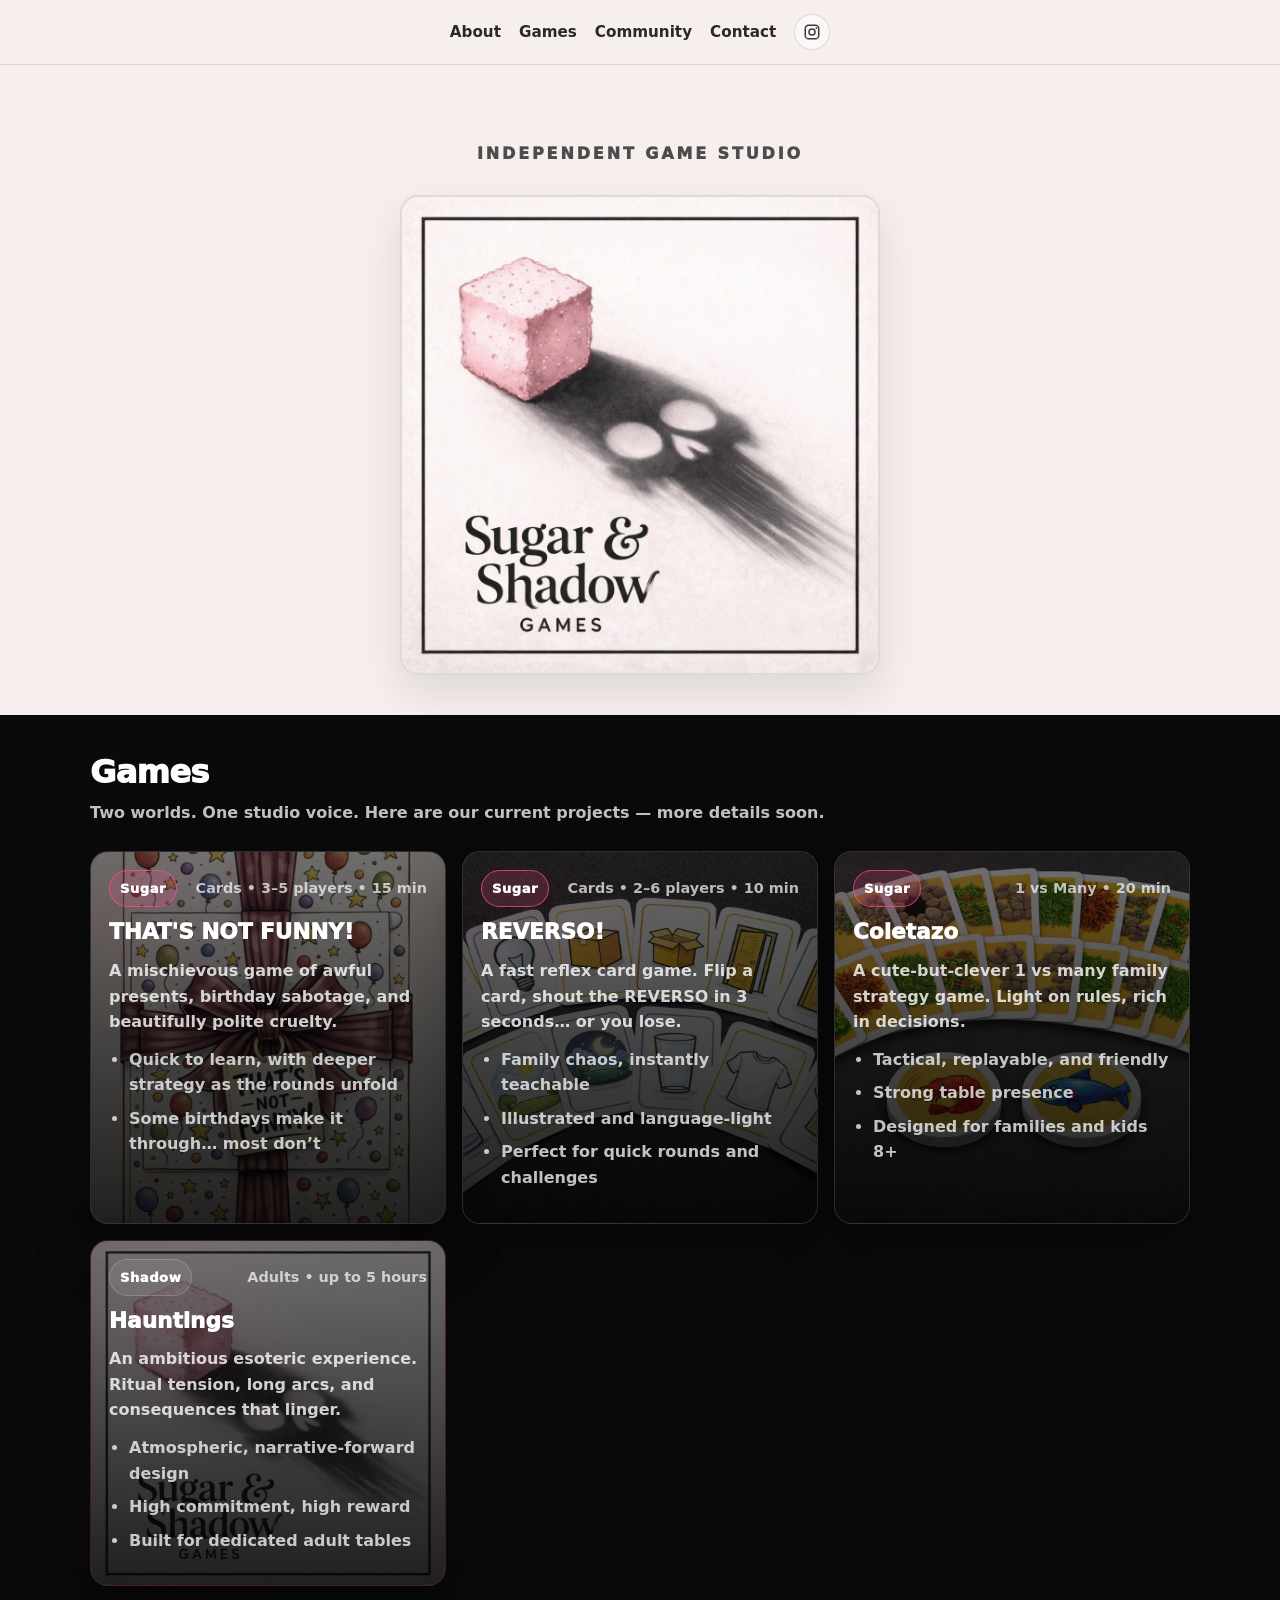
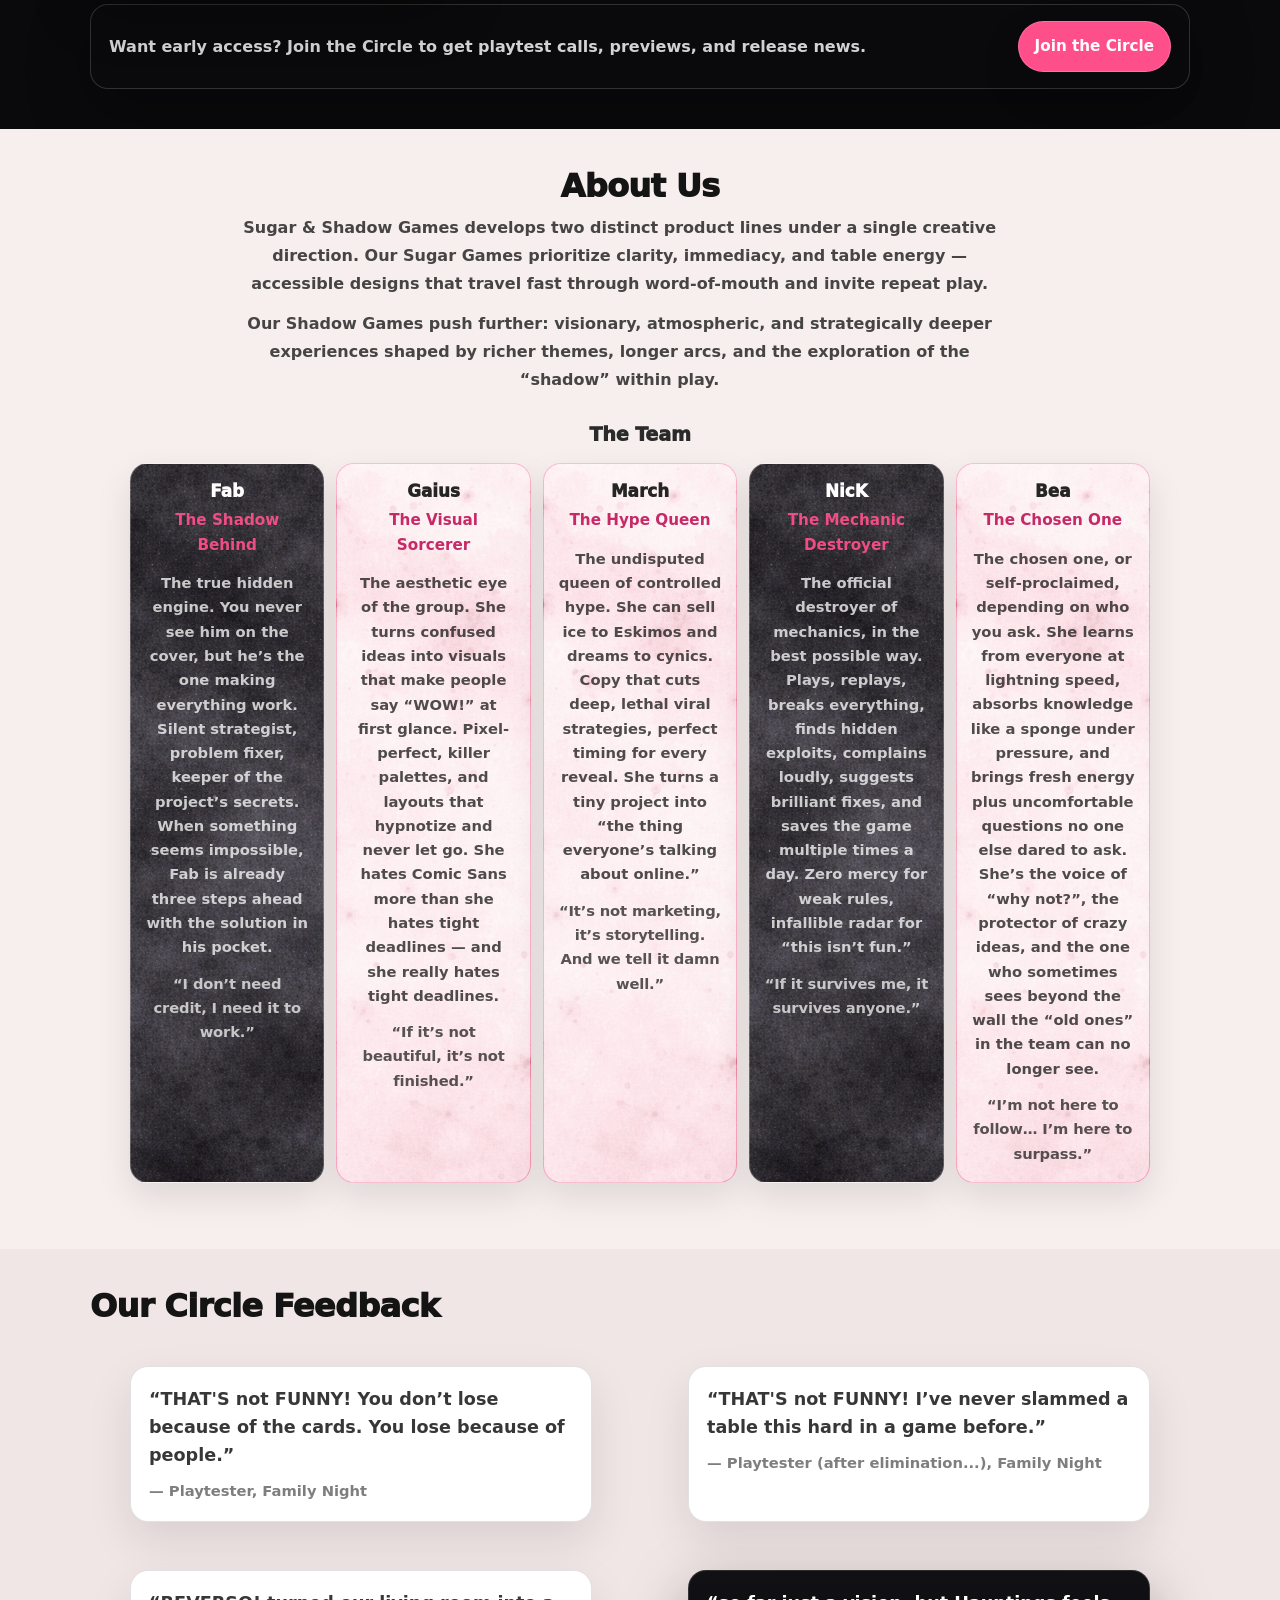
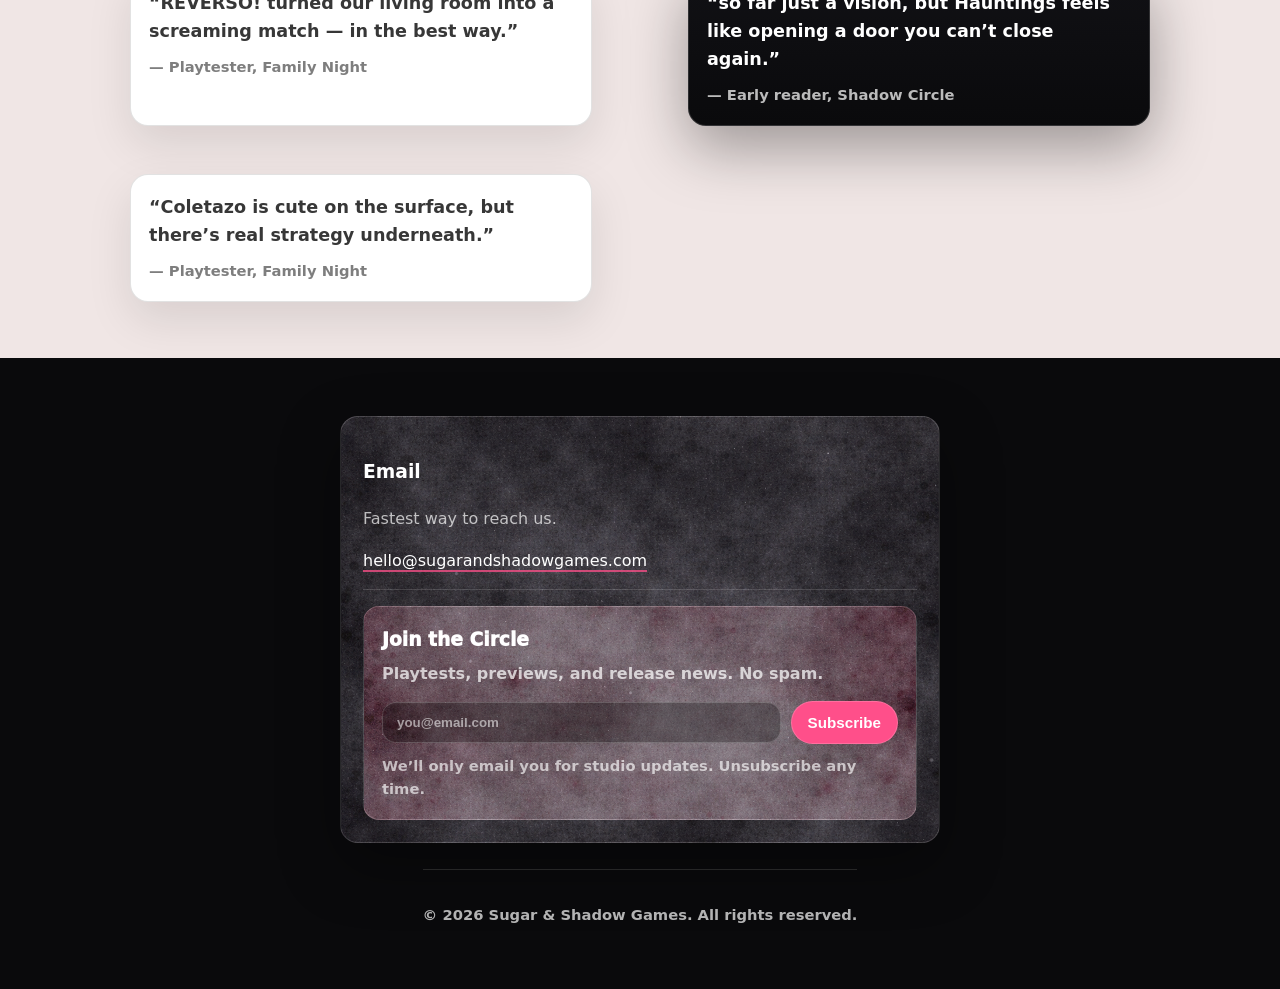
==== commit 1f5d08b2: "Update index.html" ====
--- a/index.html
+++ b/index.html
@@ -105,7 +105,7 @@
           <article class="game game-thats-funny">
             <div class="game-top">
               <span class="pill sugar">Sugar</span>
-              <span class="meta">3–5 players • 15 min</span>
+              <span class="meta">Cards • 3–5 players • 15 min</span>
             </div>
             <h3>THAT'S NOT FUNNY!</h3>
             <p>A mischievous game of awful presents, birthday sabotage, and beautifully polite cruelty.</p>
@@ -277,19 +277,30 @@
         </div>
 
         <div class="grid-2">
+
+          <figure class="quote">
+            <blockquote>“THAT'S not FUNNY! You don’t lose because of the cards. You lose because of people.”</blockquote>
+            <figcaption>— Playtester, Family Night</figcaption>
+          </figure>
+
+           <figure class="quote">
+            <blockquote>“THAT'S not FUNNY! I’ve never slammed a table this hard in a game before.”</blockquote>
+            <figcaption>— Playtester (after elimination...), Family Night</figcaption>
+          </figure>
+          
           <figure class="quote">
             <blockquote>“REVERSO! turned our living room into a screaming match — in the best way.”</blockquote>
             <figcaption>— Playtester, Family Night</figcaption>
           </figure>
 
           <figure class="quote quote-shadow">
-            <blockquote>“Hauntings feels like opening a door you can’t close again.”</blockquote>
+            <blockquote>“so far just a vision, but Hauntings feels like opening a door you can’t close again.”</blockquote>
             <figcaption>— Early reader, Shadow Circle</figcaption>
           </figure>
 
           <figure class="quote">
             <blockquote>“Coletazo is cute on the surface, but there’s real strategy underneath.”</blockquote>
-            <figcaption>— Parent playtester</figcaption>
+            <figcaption>— Playtester, Family Night</figcaption>
           </figure>
         </div>
       </div>
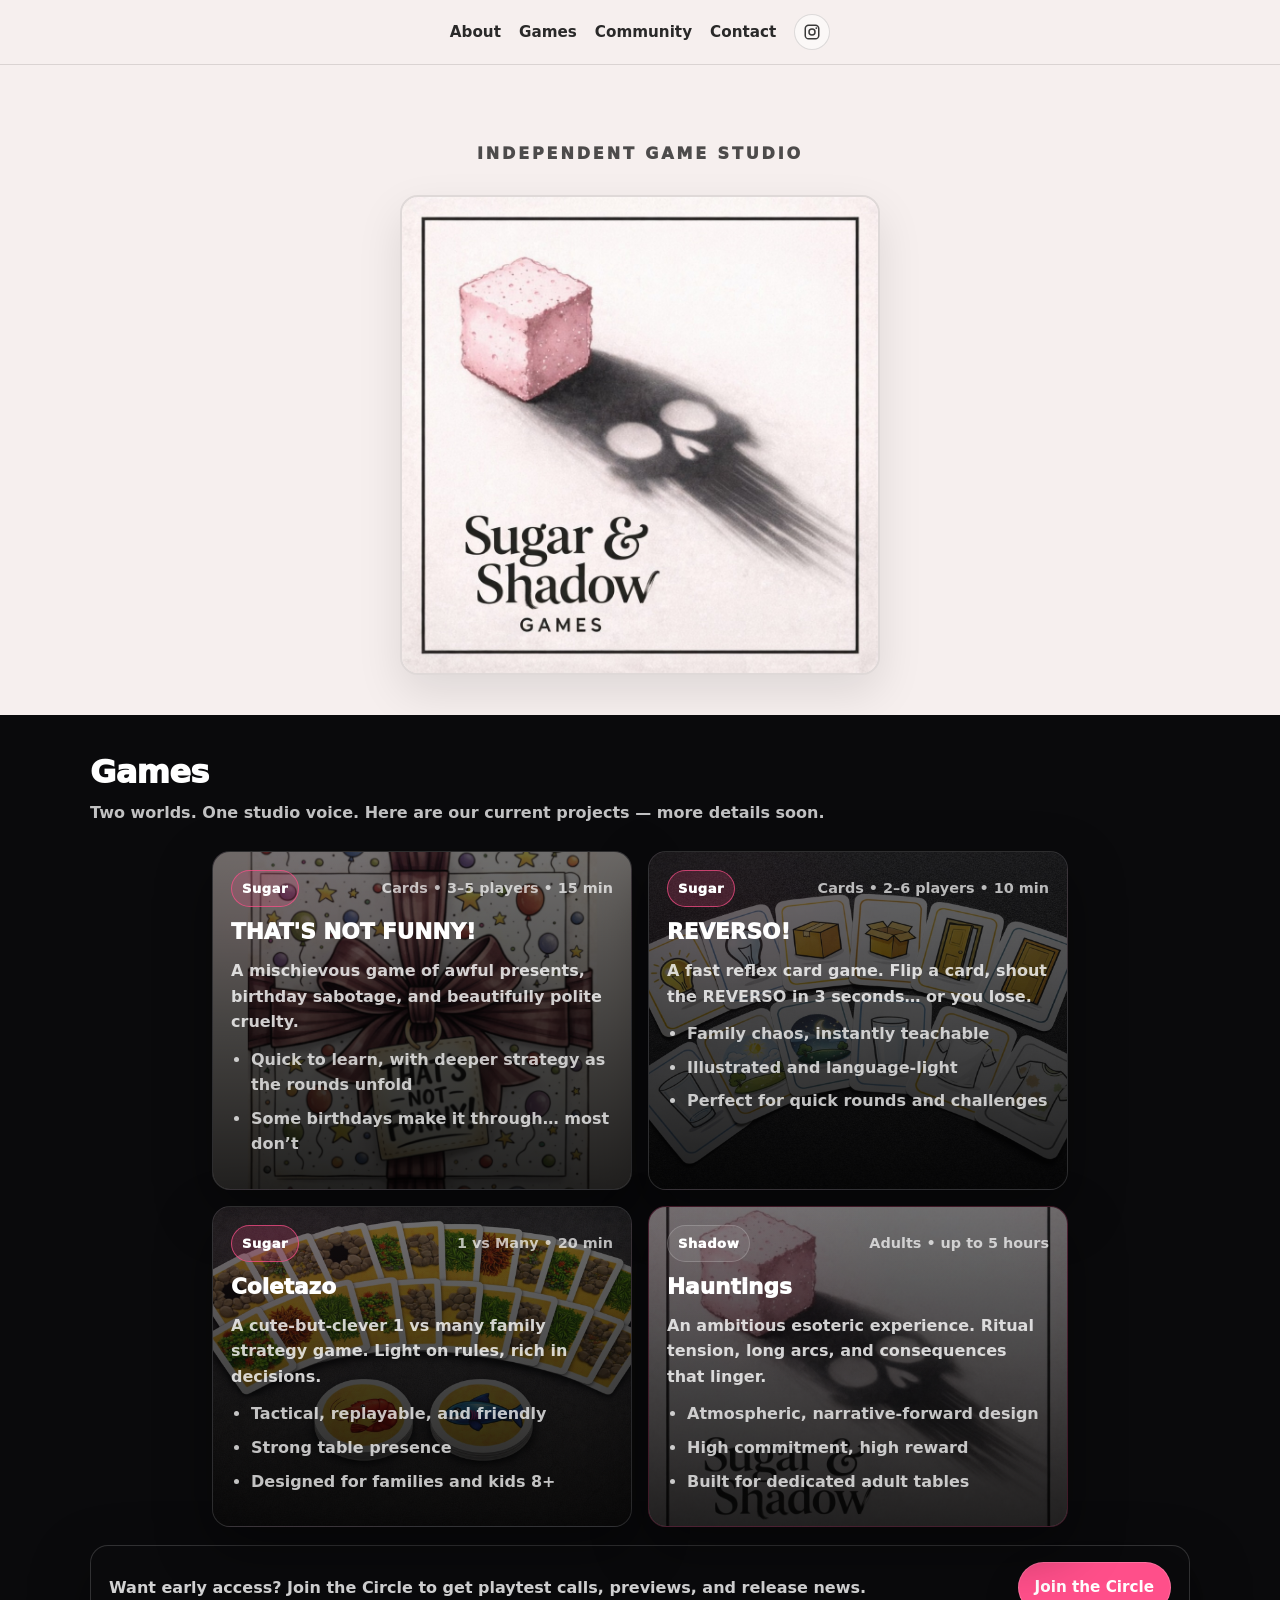
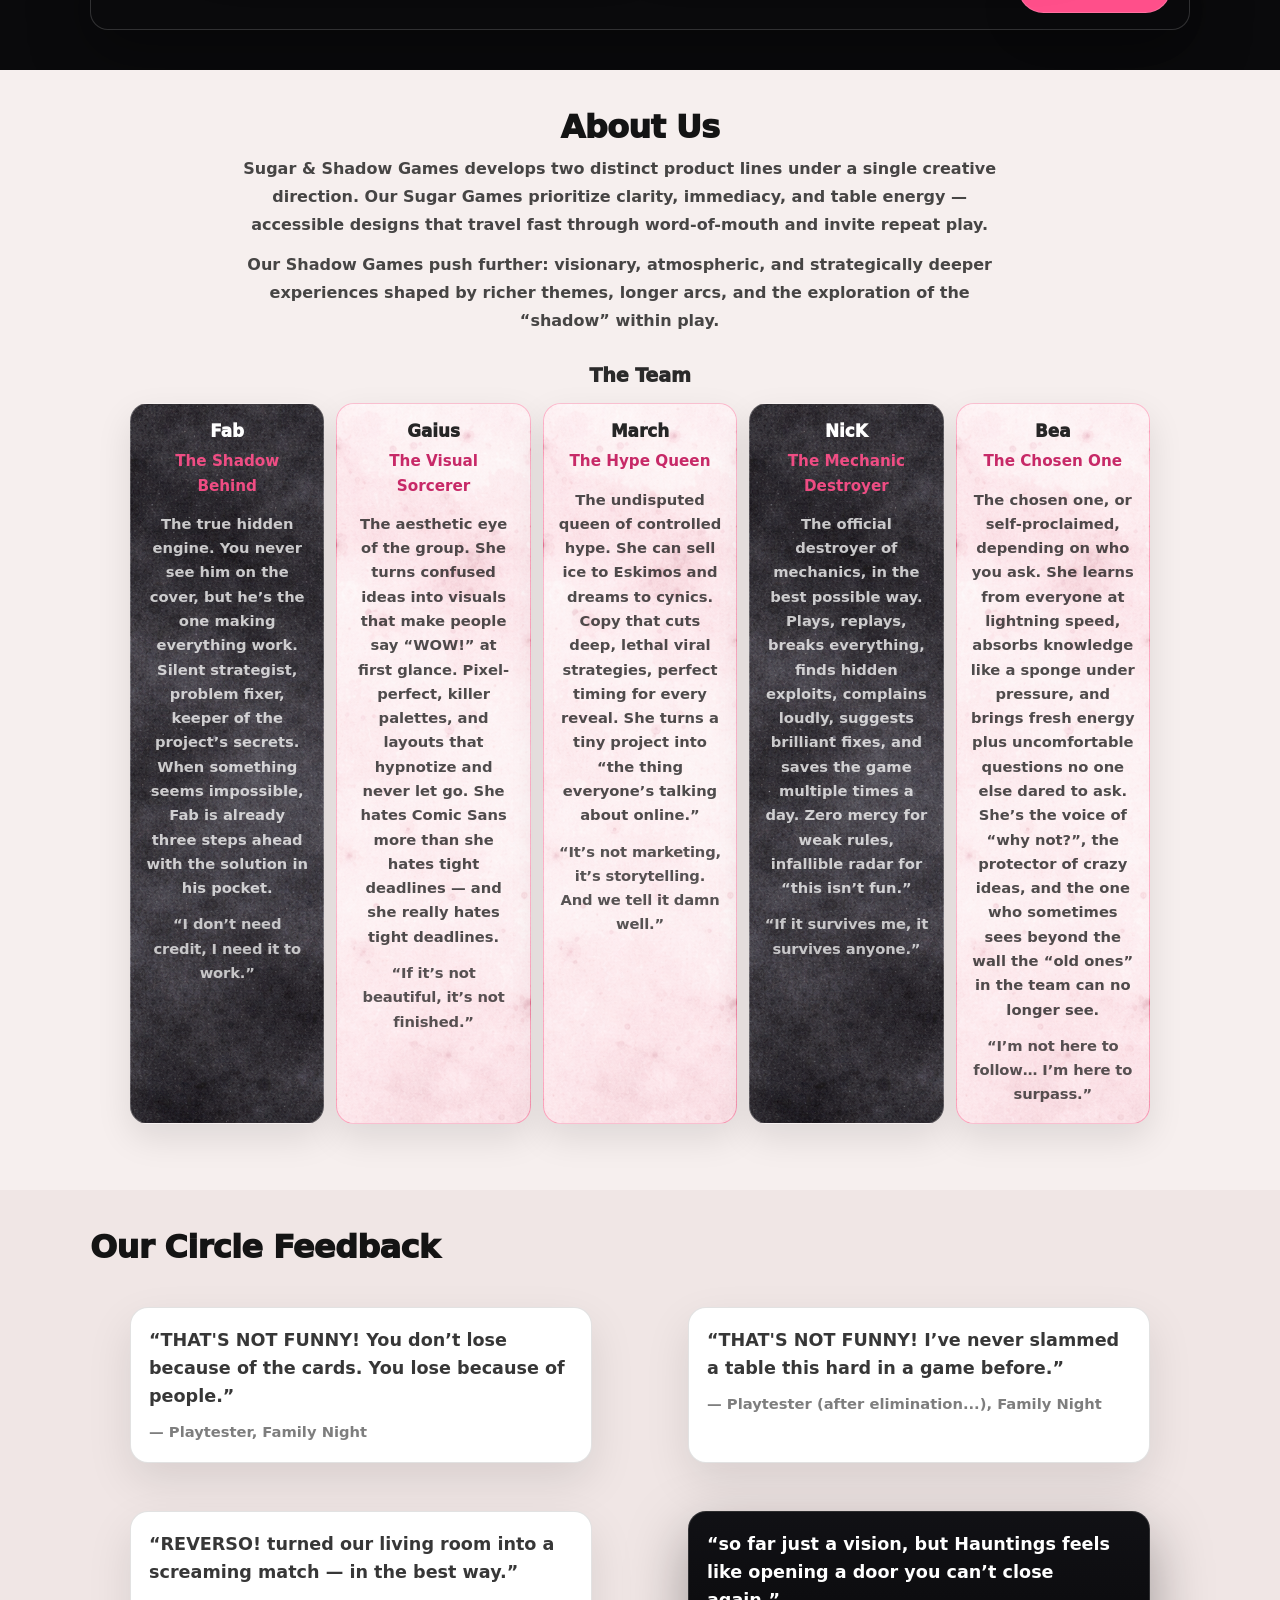
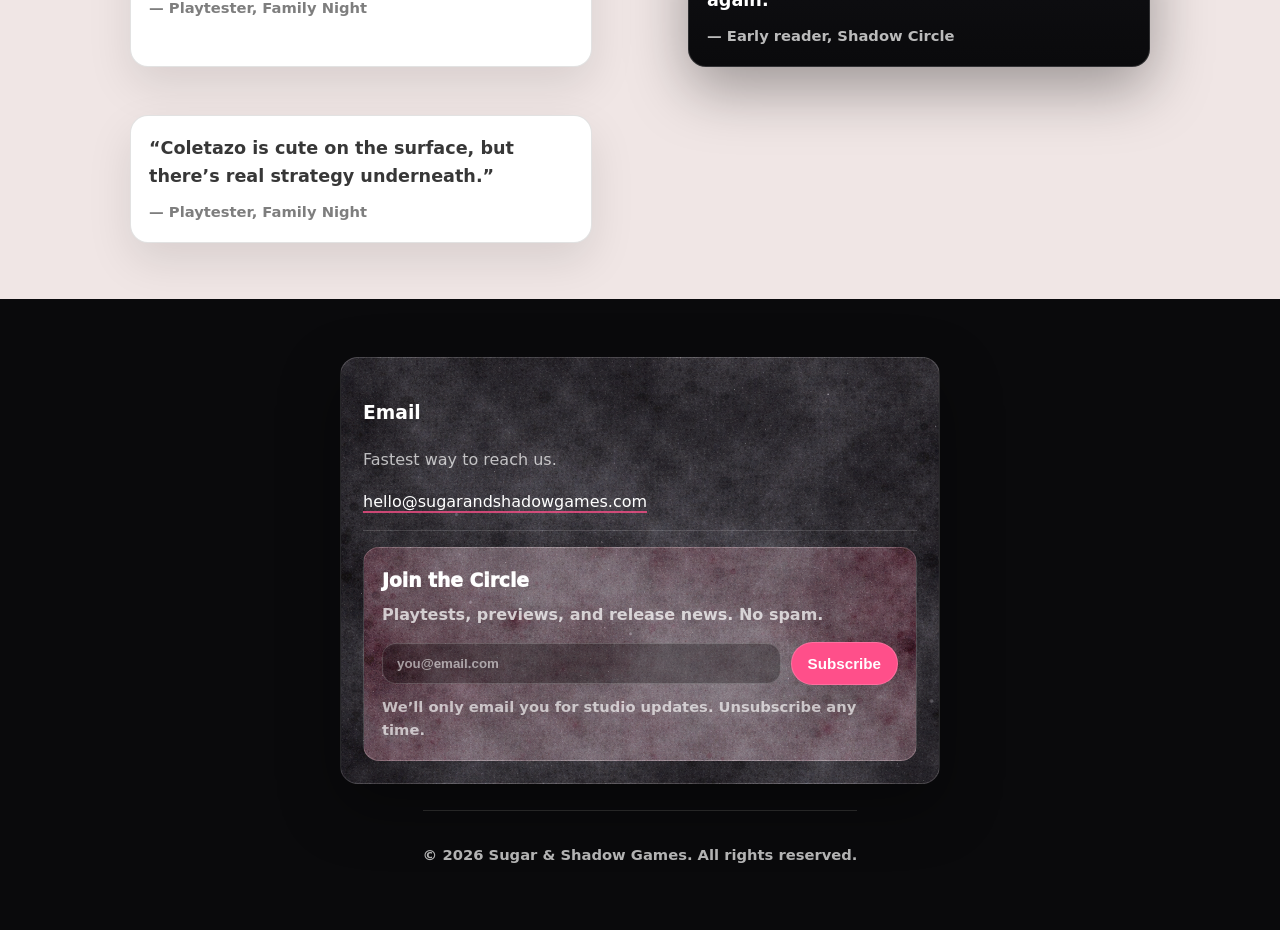
==== commit 74753e30: "Update index.html" ====
--- a/index.html
+++ b/index.html
@@ -279,12 +279,12 @@
         <div class="grid-2">
 
           <figure class="quote">
-            <blockquote>“THAT'S not FUNNY! You don’t lose because of the cards. You lose because of people.”</blockquote>
+            <blockquote>“THAT'S NOT FUNNY! You don’t lose because of the cards. You lose because of people.”</blockquote>
             <figcaption>— Playtester, Family Night</figcaption>
           </figure>
 
            <figure class="quote">
-            <blockquote>“THAT'S not FUNNY! I’ve never slammed a table this hard in a game before.”</blockquote>
+            <blockquote>“THAT'S NOT FUNNY! I’ve never slammed a table this hard in a game before.”</blockquote>
             <figcaption>— Playtester (after elimination...), Family Night</figcaption>
           </figure>
           
--- a/style.css
+++ b/style.css
@@ -1,4 +1,4 @@
-/* style.css (FULL UPDATED — FIXED ABOUT CENTERING + THAT'S -not- FUNNY! CARD) */
+/* style.css (FULL UPDATED — CENTERED GAMES IN 2 LINES + SUGAR FEEDBACK PLACEHOLDER) */
 
 :root{
   --paper: #f6efee;
@@ -469,20 +469,23 @@
 /* Grids */
 .grid-2{
   display:grid;
-  grid-template-columns: repeat(2, 1fr);
+  grid-template-columns: repeat(2, minmax(280px, 1fr));
   gap: 16px;
-}
-
-/* Games */
+  align-items: stretch;
+}
+
+/* Games — centered in 2 lines */
 .games-grid{
   display:grid;
-  grid-template-columns: repeat(3, 1fr);
+  grid-template-columns: repeat(2, minmax(280px, 420px));
+  justify-content: center;
   gap: 16px;
   margin-top: 18px;
 }
 
 .game{
   position: relative;
+  width: 100%;
   overflow: hidden;
   background-image:
     radial-gradient(240px 160px at 18% 20%, rgba(255,79,138,.10) 0%, rgba(255,79,138,0) 72%),
@@ -597,6 +600,50 @@
 .quote-shadow blockquote{ color:#fff; }
 .quote-shadow figcaption{ color: rgba(255,255,255,.72); }
 
+/* Sugar feedback placeholder box */
+.quote-sugar{
+  border: 2px solid rgba(255,79,138,.22);
+  background-image:
+    url("sugar_background.png"),
+    linear-gradient(180deg, rgba(255,245,248,.96), rgba(255,236,243,.96));
+  background-size: cover, auto;
+  background-position: center, center;
+  background-repeat: no-repeat, no-repeat;
+  box-shadow: 0 16px 36px rgba(255,79,138,.12);
+}
+
+.quote-sugar::before{
+  content:"";
+  position:absolute;
+  inset:0;
+  background: rgba(255,255,255,.60);
+  pointer-events:none;
+  border-radius: inherit;
+}
+
+.quote-sugar{
+  position: relative;
+  overflow: hidden;
+}
+
+.quote-sugar > *{
+  position: relative;
+  z-index: 1;
+}
+
+.quote-sugar blockquote{
+  color: rgba(20,20,20,.86);
+}
+
+.quote-sugar figcaption{
+  color: rgba(194,24,91,.82);
+}
+
+.placeholder-feedback blockquote{
+  font-style: italic;
+  opacity: .86;
+}
+
 /* Contact */
 .contact-grid{
   display:grid;
@@ -747,7 +794,11 @@
   .hero-left{ display:flex; justify-content:center; }
   .hero-logo{ max-width: 520px; }
 
-  .games-grid{ grid-template-columns: 1fr; }
+  .games-grid{
+    grid-template-columns: 1fr;
+    justify-content: stretch;
+  }
+
   .grid-2{ grid-template-columns: 1fr; }
   .callout{ flex-direction: column; align-items: flex-start; }
 
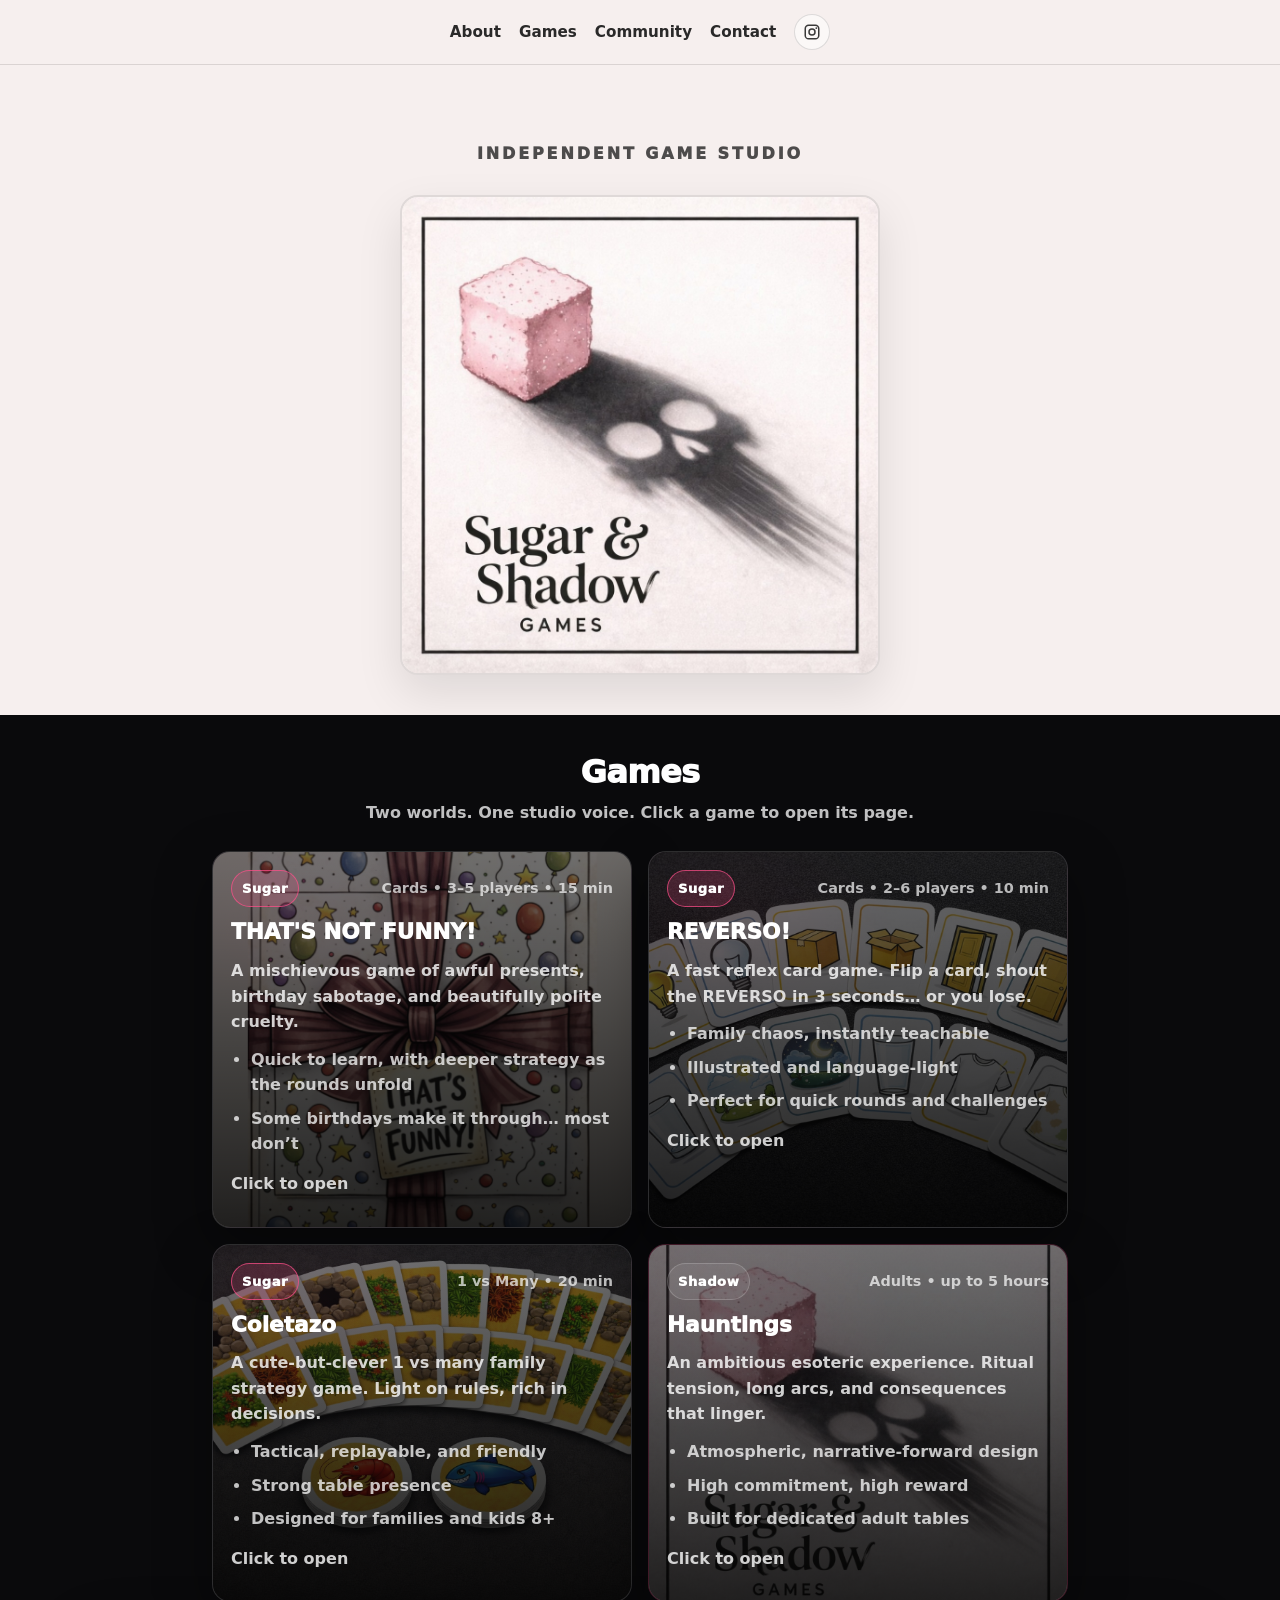
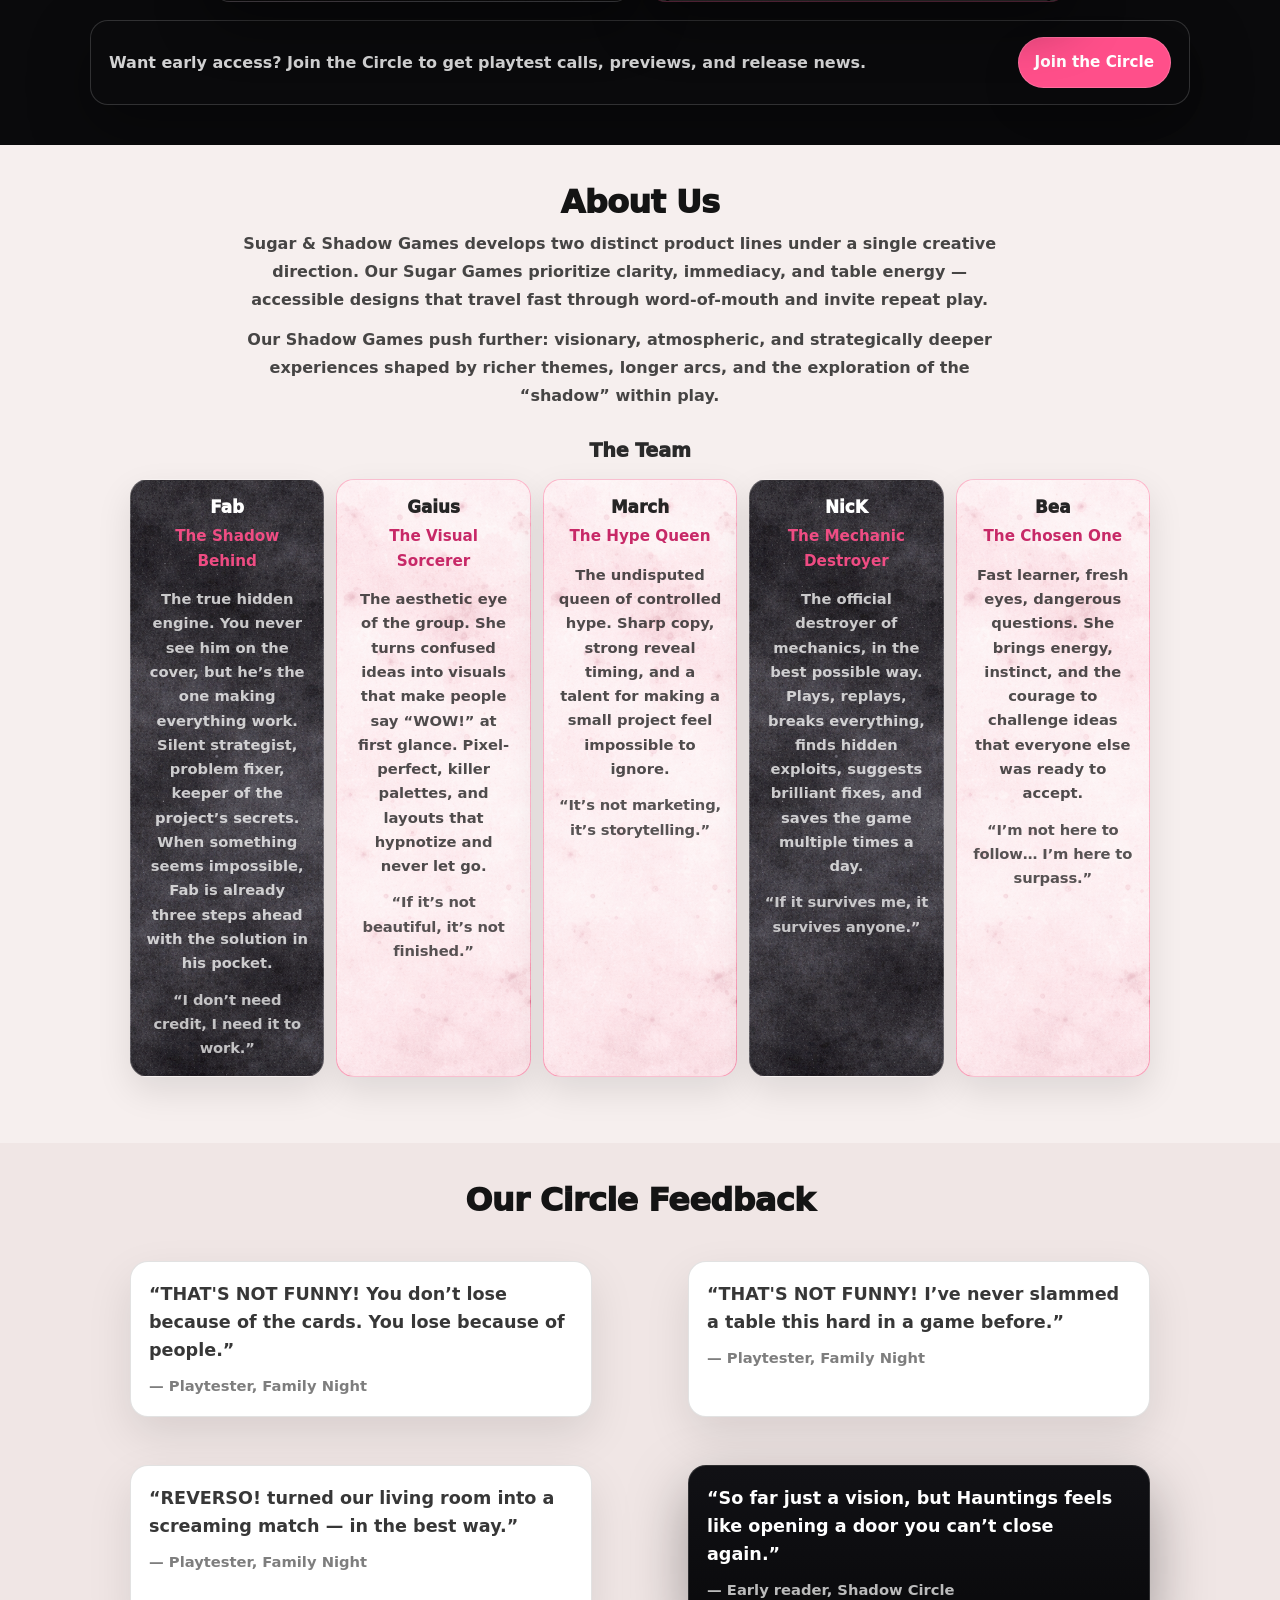
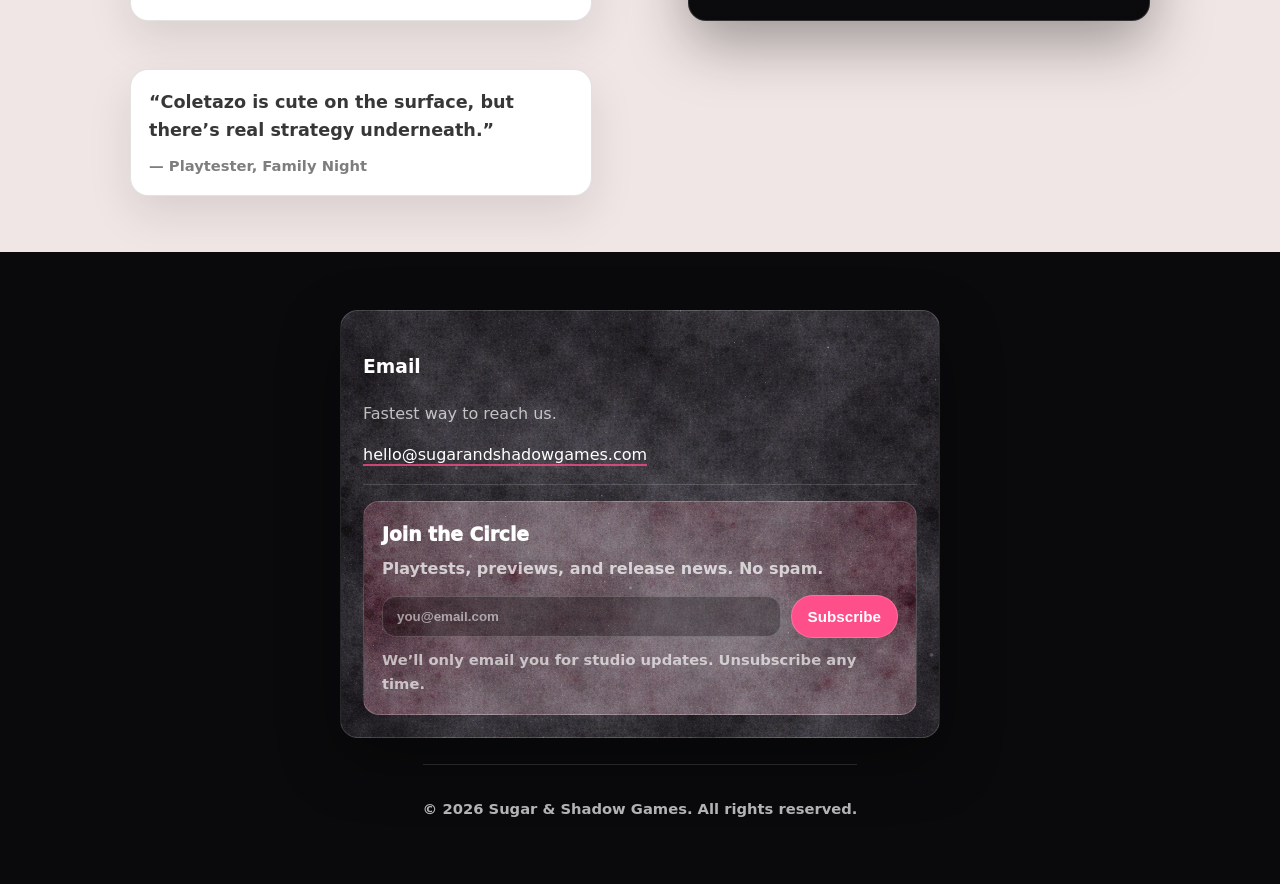
==== commit caaa8795: "Update index.html" ====
--- a/index.html
+++ b/index.html
@@ -4,11 +4,16 @@
   <meta charset="UTF-8" />
   <meta name="viewport" content="width=device-width, initial-scale=1.0" />
   <title>Sugar & Shadow Games</title>
-  <meta name="description" content="Sweet games for families, and dark games for brave players." />
-
-  <!-- Social / sharing -->
+  <meta
+    name="description"
+    content="Sweet games for families, and dark games for brave players."
+  />
+
   <meta property="og:title" content="Sugar & Shadow Games" />
-  <meta property="og:description" content="Sweet games for families. Dark games for brave players." />
+  <meta
+    property="og:description"
+    content="Sweet games for families. Dark games for brave players."
+  />
   <meta property="og:type" content="website" />
   <meta name="theme-color" content="#0a0a0c" />
 
@@ -98,68 +103,108 @@
       <div class="container">
         <div class="section-head">
           <h2>Games</h2>
-          <p>Two worlds. One studio voice. Here are our current projects — more details soon.</p>
+          <p>
+            Two worlds. One studio voice. Click a game to open its page.
+          </p>
         </div>
 
         <div class="games-grid">
-          <article class="game game-thats-funny">
+          <article
+            class="game game-thats-funny"
+            tabindex="0"
+            role="button"
+            aria-label="Open THAT'S NOT FUNNY!"
+            data-game-url="thatsnotfunny.html"
+          >
             <div class="game-top">
               <span class="pill sugar">Sugar</span>
               <span class="meta">Cards • 3–5 players • 15 min</span>
             </div>
             <h3>THAT'S NOT FUNNY!</h3>
-            <p>A mischievous game of awful presents, birthday sabotage, and beautifully polite cruelty.</p>
+            <p>
+              A mischievous game of awful presents, birthday sabotage, and beautifully polite cruelty.
+            </p>
             <ul class="bullets">
               <li>Quick to learn, with deeper strategy as the rounds unfold</li>
               <li>Some birthdays make it through… most don’t</li>
             </ul>
+            <p class="game-open-hint">Click to open</p>
           </article>
 
-          <article class="game game-reverso">
+          <article
+            class="game game-reverso"
+            tabindex="0"
+            role="button"
+            aria-label="Open REVERSO!"
+            data-game-url="reverso.html"
+          >
             <div class="game-top">
               <span class="pill sugar">Sugar</span>
               <span class="meta">Cards • 2–6 players • 10 min</span>
             </div>
             <h3>REVERSO!</h3>
-            <p>A fast reflex card game. Flip a card, shout the REVERSO in 3 seconds… or you lose.</p>
+            <p>
+              A fast reflex card game. Flip a card, shout the REVERSO in 3 seconds… or you lose.
+            </p>
             <ul class="bullets">
               <li>Family chaos, instantly teachable</li>
               <li>Illustrated and language-light</li>
               <li>Perfect for quick rounds and challenges</li>
             </ul>
+            <p class="game-open-hint">Click to open</p>
           </article>
 
-          <article class="game game-coletazo">
+          <article
+            class="game game-coletazo"
+            tabindex="0"
+            role="button"
+            aria-label="Open Coletazo"
+            data-game-url="coletazo.html"
+          >
             <div class="game-top">
               <span class="pill sugar">Sugar</span>
               <span class="meta">1 vs Many • 20 min</span>
             </div>
             <h3>Coletazo</h3>
-            <p>A cute-but-clever 1 vs many family strategy game. Light on rules, rich in decisions.</p>
+            <p>
+              A cute-but-clever 1 vs many family strategy game. Light on rules, rich in decisions.
+            </p>
             <ul class="bullets">
               <li>Tactical, replayable, and friendly</li>
               <li>Strong table presence</li>
               <li>Designed for families and kids 8+</li>
             </ul>
+            <p class="game-open-hint">Click to open</p>
           </article>
 
-          <article class="game game-hauntings game-shadow">
+          <article
+            class="game game-hauntings game-shadow"
+            tabindex="0"
+            role="button"
+            aria-label="Open Hauntings"
+            data-game-url="hauntings.html"
+          >
             <div class="game-top">
               <span class="pill shadow">Shadow</span>
               <span class="meta">Adults • up to 5 hours</span>
             </div>
             <h3>Hauntings</h3>
-            <p>An ambitious esoteric experience. Ritual tension, long arcs, and consequences that linger.</p>
+            <p>
+              An ambitious esoteric experience. Ritual tension, long arcs, and consequences that linger.
+            </p>
             <ul class="bullets">
               <li>Atmospheric, narrative-forward design</li>
               <li>High commitment, high reward</li>
               <li>Built for dedicated adult tables</li>
             </ul>
+            <p class="game-open-hint">Click to open</p>
           </article>
         </div>
 
         <div class="callout">
-          <p><strong>Want early access?</strong> Join the Circle to get playtest calls, previews, and release news.</p>
+          <p>
+            <strong>Want early access?</strong> Join the Circle to get playtest calls, previews, and release news.
+          </p>
           <a class="button primary" href="#contact">Join the Circle</a>
         </div>
       </div>
@@ -212,7 +257,6 @@
                   <p>
                     The aesthetic eye of the group. She turns confused ideas into visuals that make people say “WOW!”
                     at first glance. Pixel-perfect, killer palettes, and layouts that hypnotize and never let go.
-                    She hates Comic Sans more than she hates tight deadlines — and she really hates tight deadlines.
                   </p>
                   <p class="team-quote">“If it’s not beautiful, it’s not finished.”</p>
                 </div>
@@ -225,11 +269,10 @@
                 </summary>
                 <div class="team-body">
                   <p>
-                    The undisputed queen of controlled hype. She can sell ice to Eskimos and dreams to cynics.
-                    Copy that cuts deep, lethal viral strategies, perfect timing for every reveal. She turns a tiny
-                    project into “the thing everyone’s talking about online.”
+                    The undisputed queen of controlled hype. Sharp copy, strong reveal timing, and a talent for making
+                    a small project feel impossible to ignore.
                   </p>
-                  <p class="team-quote">“It’s not marketing, it’s storytelling. And we tell it damn well.”</p>
+                  <p class="team-quote">“It’s not marketing, it’s storytelling.”</p>
                 </div>
               </details>
 
@@ -241,8 +284,7 @@
                 <div class="team-body">
                   <p>
                     The official destroyer of mechanics, in the best possible way. Plays, replays, breaks everything,
-                    finds hidden exploits, complains loudly, suggests brilliant fixes, and saves the game multiple times a day.
-                    Zero mercy for weak rules, infallible radar for “this isn’t fun.”
+                    finds hidden exploits, suggests brilliant fixes, and saves the game multiple times a day.
                   </p>
                   <p class="team-quote">“If it survives me, it survives anyone.”</p>
                 </div>
@@ -255,10 +297,8 @@
                 </summary>
                 <div class="team-body">
                   <p>
-                    The chosen one, or self-proclaimed, depending on who you ask. She learns from everyone at lightning speed,
-                    absorbs knowledge like a sponge under pressure, and brings fresh energy plus uncomfortable questions no one
-                    else dared to ask. She’s the voice of “why not?”, the protector of crazy ideas, and the one who sometimes
-                    sees beyond the wall the “old ones” in the team can no longer see.
+                    Fast learner, fresh eyes, dangerous questions. She brings energy, instinct, and the courage to
+                    challenge ideas that everyone else was ready to accept.
                   </p>
                   <p class="team-quote">“I’m not here to follow… I’m here to surpass.”</p>
                 </div>
@@ -277,24 +317,23 @@
         </div>
 
         <div class="grid-2">
-
           <figure class="quote">
             <blockquote>“THAT'S NOT FUNNY! You don’t lose because of the cards. You lose because of people.”</blockquote>
             <figcaption>— Playtester, Family Night</figcaption>
           </figure>
 
-           <figure class="quote">
+          <figure class="quote">
             <blockquote>“THAT'S NOT FUNNY! I’ve never slammed a table this hard in a game before.”</blockquote>
-            <figcaption>— Playtester (after elimination...), Family Night</figcaption>
+            <figcaption>— Playtester, Family Night</figcaption>
           </figure>
-          
+
           <figure class="quote">
             <blockquote>“REVERSO! turned our living room into a screaming match — in the best way.”</blockquote>
             <figcaption>— Playtester, Family Night</figcaption>
           </figure>
 
           <figure class="quote quote-shadow">
-            <blockquote>“so far just a vision, but Hauntings feels like opening a door you can’t close again.”</blockquote>
+            <blockquote>“So far just a vision, but Hauntings feels like opening a door you can’t close again.”</blockquote>
             <figcaption>— Early reader, Shadow Circle</figcaption>
           </figure>
 
@@ -351,11 +390,6 @@
                   <p class="brevo-help">
                     We’ll only email you for studio updates. Unsubscribe any time.
                   </p>
-
-                  <!-- Optional hidden fields from your email provider go here -->
-                  <!-- Example:
-                  <input type="hidden" name="list" value="[[MAILING_LIST_ID]]" />
-                  -->
                 </form>
               </div>
             </div>
@@ -368,6 +402,51 @@
       </div>
     </section>
   </main>
+
+  <!-- GAME MODAL -->
+  <div class="game-modal" id="gameModal" hidden>
+    <div class="game-modal-backdrop" data-close="true"></div>
+
+    <div
+      class="game-modal-panel"
+      role="dialog"
+      aria-modal="true"
+      aria-labelledby="gameModalTitle"
+    >
+      <div class="game-modal-header">
+        <h3 id="gameModalTitle">Game Page</h3>
+        <button
+          type="button"
+          class="game-modal-close"
+          id="gameModalClose"
+          aria-label="Close popup"
+        >
+          ×
+        </button>
+      </div>
+
+      <div class="game-modal-body">
+        <iframe
+          id="gameModalFrame"
+          title="Game page preview"
+          src="about:blank"
+          loading="lazy"
+        ></iframe>
+      </div>
+
+      <div class="game-modal-footer">
+        <a
+          id="gameModalOpenFull"
+          class="button primary"
+          href="#"
+          target="_blank"
+          rel="noopener noreferrer"
+        >
+          Open full page
+        </a>
+      </div>
+    </div>
+  </div>
 
   <script>
     // Year
@@ -408,6 +487,15 @@
         }
       });
 
+      document.addEventListener('click', (e) => {
+        const isOpen = btn.getAttribute('aria-expanded') === 'true';
+        if (!isOpen) return;
+
+        if (!mobileNav.contains(e.target) && !btn.contains(e.target)) {
+          setMenu(false);
+        }
+      });
+
       document.addEventListener('keydown', (e) => {
         if (e.key === 'Escape' && btn.getAttribute('aria-expanded') === 'true') {
           setMenu(false);
@@ -428,28 +516,88 @@
         }
 
         img.dataset.fallbackTried = '1';
-        img.src = '[[OPTIONAL_FALLBACK_LOGO_FILE]]';
+        img.src = 'logo.png';
       });
     })();
 
-    // Team cards: collapsed on mobile, open on desktop
+    // Team cards: initial state only
     (function () {
       const cards = Array.from(document.querySelectorAll('.team-card'));
       const mq = window.matchMedia('(max-width: 980px)');
 
-      function applyTeamMode() {
+      function setInitialTeamMode() {
         cards.forEach((card) => {
-          card.open = !mq.matches;
+          if (!card.hasAttribute('data-init')) {
+            card.open = !mq.matches;
+            card.setAttribute('data-init', '1');
+          }
         });
       }
 
-      applyTeamMode();
-
-      if (typeof mq.addEventListener === 'function') {
-        mq.addEventListener('change', applyTeamMode);
-      } else if (typeof mq.addListener === 'function') {
-        mq.addListener(applyTeamMode);
+      setInitialTeamMode();
+    })();
+
+    // Game popup modal
+    (function () {
+      const cards = Array.from(document.querySelectorAll('.game[data-game-url]'));
+      const modal = document.getElementById('gameModal');
+      const frame = document.getElementById('gameModalFrame');
+      const closeBtn = document.getElementById('gameModalClose');
+      const openFull = document.getElementById('gameModalOpenFull');
+      const titleEl = document.getElementById('gameModalTitle');
+
+      if (!cards.length || !modal || !frame || !closeBtn || !openFull || !titleEl) return;
+
+      let lastTrigger = null;
+
+      function openModal(card) {
+        const url = card.getAttribute('data-game-url');
+        const title = card.querySelector('h3')?.textContent?.trim() || 'Game Page';
+
+        lastTrigger = card;
+        titleEl.textContent = title;
+        frame.src = url;
+        openFull.href = url;
+        modal.hidden = false;
+        document.body.classList.add('modal-open');
+        closeBtn.focus();
       }
+
+      function closeModal() {
+        modal.hidden = true;
+        frame.src = 'about:blank';
+        document.body.classList.remove('modal-open');
+
+        if (lastTrigger) {
+          lastTrigger.focus();
+        }
+      }
+
+      cards.forEach((card) => {
+        card.addEventListener('click', () => openModal(card));
+
+        card.addEventListener('keydown', (e) => {
+          if (e.key === 'Enter' || e.key === ' ') {
+            e.preventDefault();
+            openModal(card);
+          }
+        });
+      });
+
+      closeBtn.addEventListener('click', closeModal);
+
+      modal.addEventListener('click', (e) => {
+        const target = e.target;
+        if (target && target.dataset.close === 'true') {
+          closeModal();
+        }
+      });
+
+      document.addEventListener('keydown', (e) => {
+        if (!modal.hidden && e.key === 'Escape') {
+          closeModal();
+        }
+      });
     })();
   </script>
 </body>
--- a/style.css
+++ b/style.css
@@ -300,7 +300,11 @@
   position: relative;
   overflow: hidden;
 }
-.section-head{ margin-bottom: 26px; }
+.section-head{
+  margin-bottom: 26px;
+  text-align: center;
+}
+
 .section-head h2{
   font-size: 2rem;
   line-height: 1.1;
@@ -308,8 +312,9 @@
   font-weight: 950;
   letter-spacing: -0.02em;
 }
+
 .section-head p{
-  margin: 0;
+  margin: 0 auto;
   color: rgba(20,20,20,.70);
   max-width: 70ch;
   font-weight: 650;
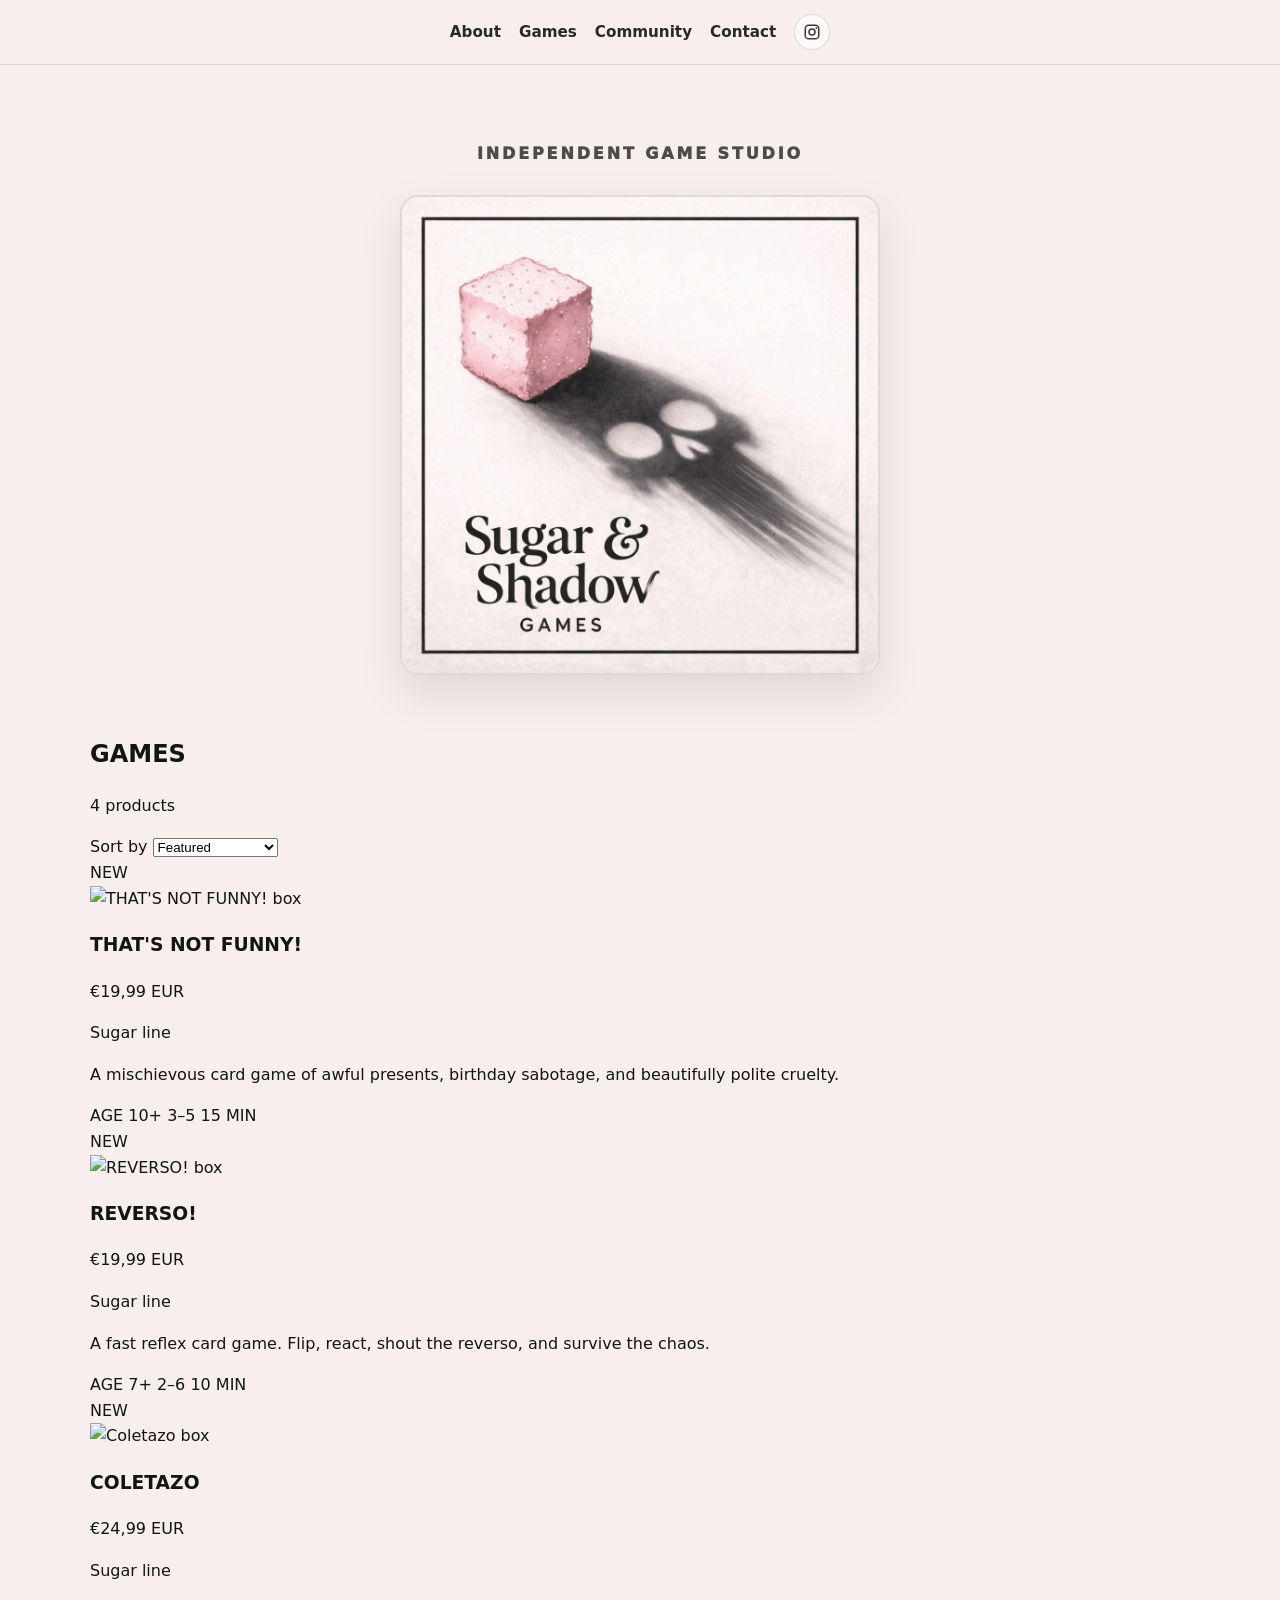
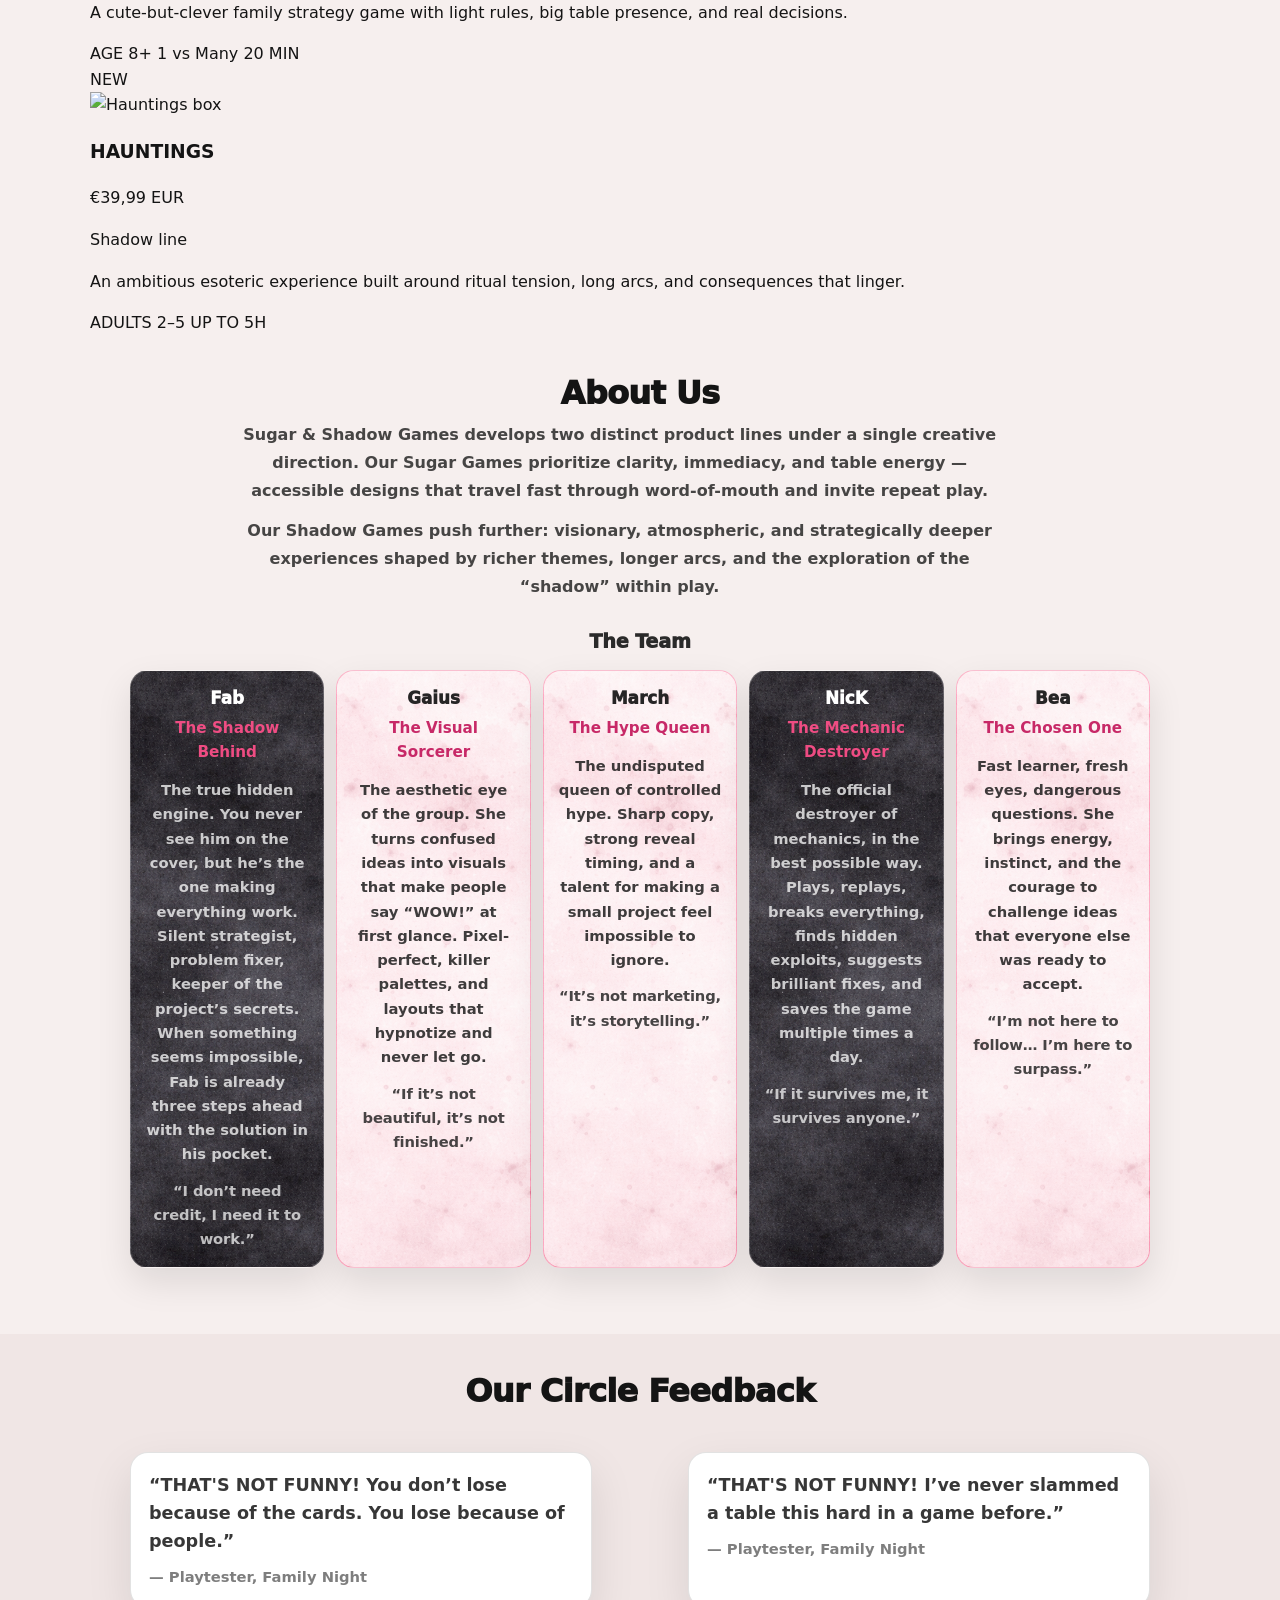
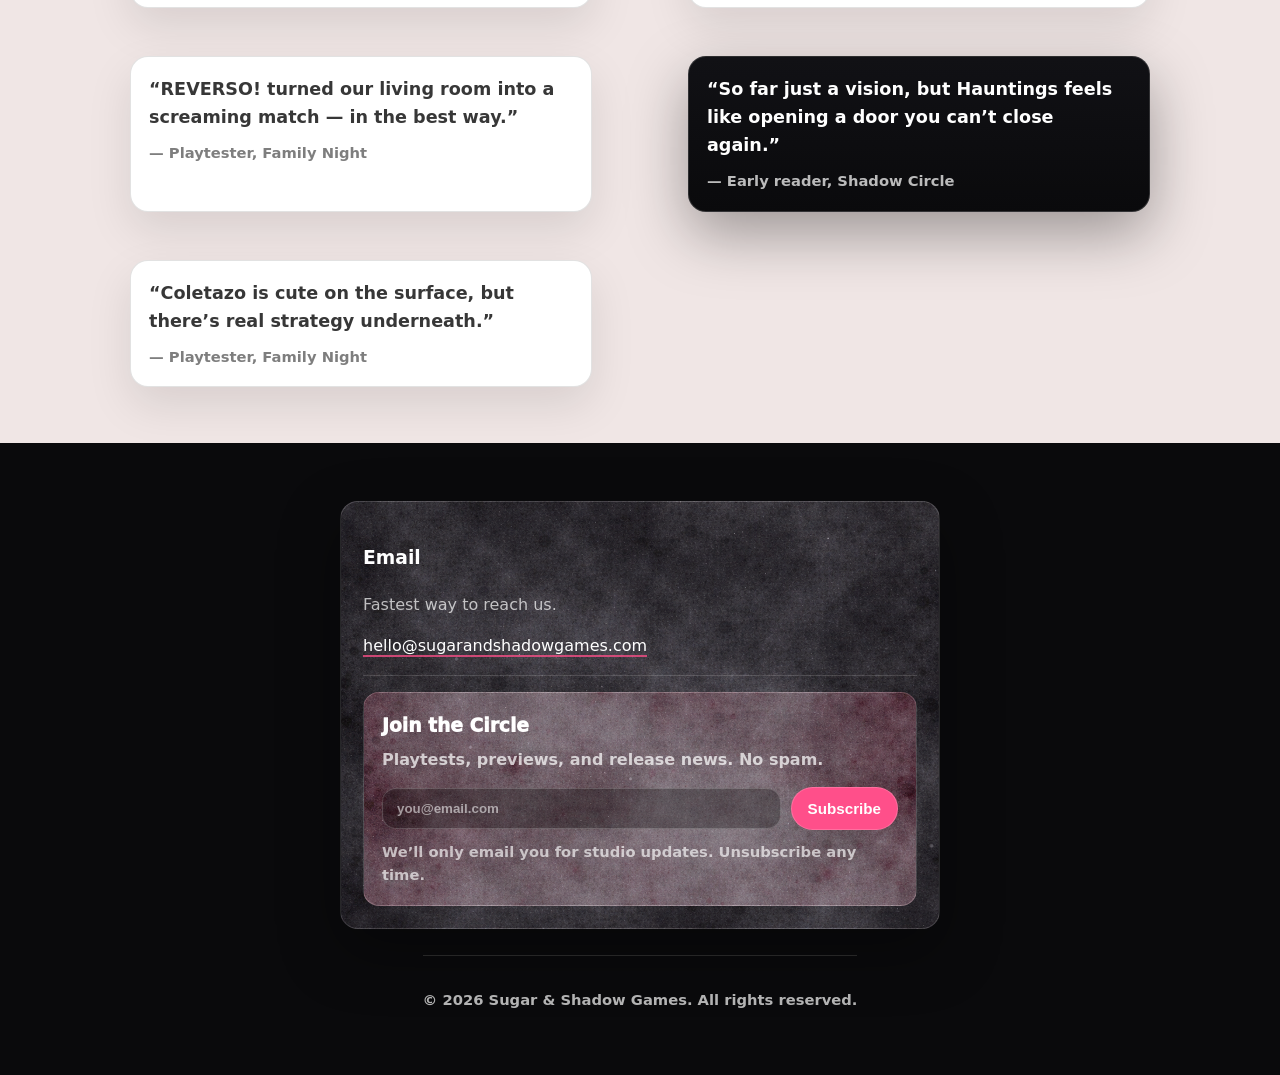
==== commit 8ded3be3: "Update index.html" ====
--- a/index.html
+++ b/index.html
@@ -98,117 +98,182 @@
       </div>
     </section>
 
-    <!-- GAMES -->
-    <section id="games" class="section section-shadow">
-      <div class="container">
-        <div class="section-head">
-          <h2>Games</h2>
-          <p>
-            Two worlds. One studio voice. Click a game to open its page.
-          </p>
-        </div>
-
-        <div class="games-grid">
-          <article
-            class="game game-thats-funny"
-            tabindex="0"
-            role="button"
-            aria-label="Open THAT'S NOT FUNNY!"
-            data-game-url="thatsnotfunny.html"
-          >
-            <div class="game-top">
-              <span class="pill sugar">Sugar</span>
-              <span class="meta">Cards • 3–5 players • 15 min</span>
-            </div>
-            <h3>THAT'S NOT FUNNY!</h3>
-            <p>
-              A mischievous game of awful presents, birthday sabotage, and beautifully polite cruelty.
+  <!-- GAMES -->
+<section id="games" class="games-catalog">
+  <div class="games-hero">
+    <div class="container games-hero-inner">
+      <h2>GAMES</h2>
+    </div>
+  </div>
+
+  <div class="games-catalog-body">
+    <div class="container">
+      <div class="games-toolbar">
+        <p class="games-count">4 products</p>
+
+        <label class="games-sort">
+          <span>Sort by</span>
+          <select aria-label="Sort games">
+            <option selected>Featured</option>
+            <option>Newest</option>
+            <option>Shortest playtime</option>
+            <option>Most players</option>
+          </select>
+        </label>
+      </div>
+
+      <div class="catalog-grid">
+        <article
+          class="catalog-card"
+          tabindex="0"
+          role="button"
+          aria-label="Open THAT'S NOT FUNNY!"
+          data-game-url="thatsnotfunny.html"
+        >
+          <span class="catalog-badge">NEW</span>
+
+          <div class="catalog-card-media">
+            <img
+              src="thatsnotfunny-box.jpg"
+              alt="THAT'S NOT FUNNY! box"
+              loading="lazy"
+            />
+          </div>
+
+          <div class="catalog-card-body">
+            <div class="catalog-card-head">
+              <h3>THAT'S NOT FUNNY!</h3>
+              <p class="catalog-price">€19,99 <span>EUR</span></p>
+            </div>
+
+            <p class="catalog-subtitle">Sugar line</p>
+
+            <p class="catalog-description">
+              A mischievous card game of awful presents, birthday sabotage, and beautifully polite cruelty.
             </p>
-            <ul class="bullets">
-              <li>Quick to learn, with deeper strategy as the rounds unfold</li>
-              <li>Some birthdays make it through… most don’t</li>
-            </ul>
-            <p class="game-open-hint">Click to open</p>
-          </article>
-
-          <article
-            class="game game-reverso"
-            tabindex="0"
-            role="button"
-            aria-label="Open REVERSO!"
-            data-game-url="reverso.html"
-          >
-            <div class="game-top">
-              <span class="pill sugar">Sugar</span>
-              <span class="meta">Cards • 2–6 players • 10 min</span>
-            </div>
-            <h3>REVERSO!</h3>
-            <p>
-              A fast reflex card game. Flip a card, shout the REVERSO in 3 seconds… or you lose.
+
+            <div class="catalog-tags" aria-label="Game details">
+              <span class="tag">AGE 10+</span>
+              <span class="tag">3–5</span>
+              <span class="tag">15 MIN</span>
+            </div>
+          </div>
+        </article>
+
+        <article
+          class="catalog-card"
+          tabindex="0"
+          role="button"
+          aria-label="Open REVERSO!"
+          data-game-url="reverso.html"
+        >
+          <span class="catalog-badge">NEW</span>
+
+          <div class="catalog-card-media">
+            <img
+              src="reverso-box.jpg"
+              alt="REVERSO! box"
+              loading="lazy"
+            />
+          </div>
+
+          <div class="catalog-card-body">
+            <div class="catalog-card-head">
+              <h3>REVERSO!</h3>
+              <p class="catalog-price">€19,99 <span>EUR</span></p>
+            </div>
+
+            <p class="catalog-subtitle">Sugar line</p>
+
+            <p class="catalog-description">
+              A fast reflex card game. Flip, react, shout the reverso, and survive the chaos.
             </p>
-            <ul class="bullets">
-              <li>Family chaos, instantly teachable</li>
-              <li>Illustrated and language-light</li>
-              <li>Perfect for quick rounds and challenges</li>
-            </ul>
-            <p class="game-open-hint">Click to open</p>
-          </article>
-
-          <article
-            class="game game-coletazo"
-            tabindex="0"
-            role="button"
-            aria-label="Open Coletazo"
-            data-game-url="coletazo.html"
-          >
-            <div class="game-top">
-              <span class="pill sugar">Sugar</span>
-              <span class="meta">1 vs Many • 20 min</span>
-            </div>
-            <h3>Coletazo</h3>
-            <p>
-              A cute-but-clever 1 vs many family strategy game. Light on rules, rich in decisions.
+
+            <div class="catalog-tags" aria-label="Game details">
+              <span class="tag">AGE 7+</span>
+              <span class="tag">2–6</span>
+              <span class="tag">10 MIN</span>
+            </div>
+          </div>
+        </article>
+
+        <article
+          class="catalog-card"
+          tabindex="0"
+          role="button"
+          aria-label="Open Coletazo"
+          data-game-url="coletazo.html"
+        >
+          <span class="catalog-badge">NEW</span>
+
+          <div class="catalog-card-media">
+            <img
+              src="coletazo-box.jpg"
+              alt="Coletazo box"
+              loading="lazy"
+            />
+          </div>
+
+          <div class="catalog-card-body">
+            <div class="catalog-card-head">
+              <h3>COLETAZO</h3>
+              <p class="catalog-price">€24,99 <span>EUR</span></p>
+            </div>
+
+            <p class="catalog-subtitle">Sugar line</p>
+
+            <p class="catalog-description">
+              A cute-but-clever family strategy game with light rules, big table presence, and real decisions.
             </p>
-            <ul class="bullets">
-              <li>Tactical, replayable, and friendly</li>
-              <li>Strong table presence</li>
-              <li>Designed for families and kids 8+</li>
-            </ul>
-            <p class="game-open-hint">Click to open</p>
-          </article>
-
-          <article
-            class="game game-hauntings game-shadow"
-            tabindex="0"
-            role="button"
-            aria-label="Open Hauntings"
-            data-game-url="hauntings.html"
-          >
-            <div class="game-top">
-              <span class="pill shadow">Shadow</span>
-              <span class="meta">Adults • up to 5 hours</span>
-            </div>
-            <h3>Hauntings</h3>
-            <p>
-              An ambitious esoteric experience. Ritual tension, long arcs, and consequences that linger.
+
+            <div class="catalog-tags" aria-label="Game details">
+              <span class="tag">AGE 8+</span>
+              <span class="tag">1 vs Many</span>
+              <span class="tag">20 MIN</span>
+            </div>
+          </div>
+        </article>
+
+        <article
+          class="catalog-card catalog-card-shadow"
+          tabindex="0"
+          role="button"
+          aria-label="Open Hauntings"
+          data-game-url="hauntings.html"
+        >
+          <span class="catalog-badge">NEW</span>
+
+          <div class="catalog-card-media">
+            <img
+              src="hauntings-box.jpg"
+              alt="Hauntings box"
+              loading="lazy"
+            />
+          </div>
+
+          <div class="catalog-card-body">
+            <div class="catalog-card-head">
+              <h3>HAUNTINGS</h3>
+              <p class="catalog-price">€39,99 <span>EUR</span></p>
+            </div>
+
+            <p class="catalog-subtitle">Shadow line</p>
+
+            <p class="catalog-description">
+              An ambitious esoteric experience built around ritual tension, long arcs, and consequences that linger.
             </p>
-            <ul class="bullets">
-              <li>Atmospheric, narrative-forward design</li>
-              <li>High commitment, high reward</li>
-              <li>Built for dedicated adult tables</li>
-            </ul>
-            <p class="game-open-hint">Click to open</p>
-          </article>
-        </div>
-
-        <div class="callout">
-          <p>
-            <strong>Want early access?</strong> Join the Circle to get playtest calls, previews, and release news.
-          </p>
-          <a class="button primary" href="#contact">Join the Circle</a>
-        </div>
-      </div>
-    </section>
+
+            <div class="catalog-tags" aria-label="Game details">
+              <span class="tag">ADULTS</span>
+              <span class="tag">2–5</span>
+              <span class="tag">UP TO 5H</span>
+            </div>
+          </div>
+        </article>
+      </div>
+    </div>
+  </div>
+</section>
 
     <!-- ABOUT -->
     <section id="about" class="section section-about">
--- a/style.css
+++ b/style.css
@@ -1,21 +1,13 @@
-/* style.css (FULL UPDATED — CENTERED GAMES IN 2 LINES + SUGAR FEEDBACK PLACEHOLDER) */
-
 :root{
   --paper: #f6efee;
   --paper-2: #f0e6e5;
-
   --ink: #141414;
-
   --sugar: #ff4f8a;
   --sugar-2: #ff7aa8;
-
   --shadow: #0a0a0c;
   --shadow-2: #111115;
-
   --line: rgba(20,20,20,.12);
-
   --radius: 18px;
-
   --shadow-soft: 0 18px 45px rgba(0,0,0,.10);
   --shadow-deep: 0 22px 60px rgba(0,0,0,.35);
 }
@@ -31,7 +23,7 @@
   background: var(--paper);
 }
 
-/* Focus visibility */
+/* Focus */
 :focus-visible{
   outline: 3px solid rgba(255,79,138,.85);
   outline-offset: 3px;
@@ -49,7 +41,10 @@
   border-radius: 10px;
   box-shadow: var(--shadow-soft);
 }
-.skip-link:focus{ left:10px; z-index:1000; }
+.skip-link:focus{
+  left:10px;
+  z-index:1000;
+}
 
 .container{
   width: min(1100px, 92vw);
@@ -97,9 +92,12 @@
   font-weight: 700;
   transition: opacity .12s ease;
 }
-.nav a:hover{ opacity: 1; text-decoration: underline; text-underline-offset: 6px; }
-
-/* Instagram icon */
+.nav a:hover{
+  opacity: 1;
+  text-decoration: underline;
+  text-underline-offset: 6px;
+}
+
 .nav-insta{
   display:inline-flex;
   align-items:center;
@@ -211,34 +209,15 @@
     border-color .12s ease,
     opacity .12s ease;
 }
-.button.small{ padding: 10px 14px; font-size: .9rem; }
-
 .button.primary{
   background: var(--sugar);
   color: #fff;
   border-color: rgba(255,255,255,.18);
   box-shadow: var(--shadow-soft);
 }
-.button.primary:hover{ transform: translateY(-1px); background: #ff3c7f; }
-
-.button.ghost{
-  background: rgba(255,255,255,.7);
-  color: var(--ink);
-  border-color: rgba(20,20,20,.18);
-}
-.button.ghost:hover{ border-color: rgba(20,20,20,.35); transform: translateY(-1px); }
-
-.section-shadow .button.ghost,
-.game .button.ghost,
-.contact-card .button.ghost{
-  background: rgba(255,255,255,.10);
-  color: #fff;
-  border-color: rgba(255,255,255,.18);
-}
-.section-shadow .button.ghost:hover,
-.game .button.ghost:hover,
-.contact-card .button.ghost:hover{
-  border-color: rgba(255,255,255,.32);
+.button.primary:hover{
+  transform: translateY(-1px);
+  background: #ff3c7f;
 }
 
 /* Hero */
@@ -246,14 +225,12 @@
   padding: 60px 0 40px;
   background: var(--paper);
 }
-
 .hero-centered{
   display: flex;
   flex-direction: column;
   align-items: center;
   text-align: center;
 }
-
 .kicker{
   letter-spacing: .18em;
   text-transform: uppercase;
@@ -262,7 +239,6 @@
   color: rgba(20,20,20,.75);
   margin-bottom: 28px;
 }
-
 .hero-logo-large{
   width: 100%;
   max-width: 480px;
@@ -272,29 +248,7 @@
   border: 2px solid rgba(20,20,20,.10);
 }
 
-/* HERO TEXT — NO WHITE BOX + LARGER */
-.hero-manifesto{
-  max-width: 720px;
-  padding: 0;
-  border: none;
-  background: transparent;
-  box-shadow: none;
-  border-radius: 0;
-}
-.hero-line{
-  margin: 0 0 18px;
-  font-size: 1.15rem;
-  line-height: 1.8;
-  color: rgba(20,20,20,.85);
-  font-weight: 600;
-}
-.hero-line strong{
-  font-weight: 900;
-  font-size: 1.2rem;
-  color: rgba(20,20,20,.95);
-}
-
-/* Sections (hard cuts) */
+/* Sections */
 .section{
   padding: 40px 0;
   position: relative;
@@ -304,7 +258,6 @@
   margin-bottom: 26px;
   text-align: center;
 }
-
 .section-head h2{
   font-size: 2rem;
   line-height: 1.1;
@@ -312,67 +265,57 @@
   font-weight: 950;
   letter-spacing: -0.02em;
 }
-
 .section-head p{
   margin: 0 auto;
   color: rgba(20,20,20,.70);
   max-width: 70ch;
   font-weight: 650;
 }
-
 .section-shadow{
   background: var(--shadow);
   color: #fff;
 }
-.section-shadow .section-head p{ color: rgba(255,255,255,.75); }
-
-.section-sugar{ background: var(--paper-2); }
-.section-about{ background: var(--paper); }
-
-/* =========================
-   ABOUT — FIXED TRUE CENTER
-   ========================= */
-
+.section-shadow .section-head p{
+  color: rgba(255,255,255,.75);
+}
+.section-sugar{
+  background: var(--paper-2);
+}
+.section-about{
+  background: var(--paper);
+}
+
+/* About */
 .section-about .container{
   display: flex;
   flex-direction: column;
   align-items: center;
 }
-
 .about-head{
   width: 100%;
   text-align: center;
 }
-
 .about-copy{
   max-width: 820px;
   width: 100%;
   margin: 0 auto;
   text-align: center;
 }
-
 .about-copy p{
   margin: 0 0 12px;
   color: rgba(20,20,20,.78);
   font-weight: 650;
   line-height: 1.75;
 }
-.about-copy p:last-child{ margin-bottom: 0; }
-
-.about-tagline{
-  margin-top: 14px;
-  font-weight: 950;
-  letter-spacing: -0.01em;
-  color: rgba(20,20,20,.88);
-  text-align: center;
-}
-
-/* TEAM */
+.about-copy p:last-child{
+  margin-bottom: 0;
+}
+
+/* Team */
 .team{
   width: min(1020px, 92vw);
   margin: 26px auto 0;
 }
-
 .team-title{
   margin: 0 0 12px;
   font-size: 1.2rem;
@@ -381,22 +324,23 @@
   color: rgba(20,20,20,.90);
   text-align: center;
 }
-
 .team-grid{
   display:grid;
   grid-template-columns: repeat(5, 1fr);
   gap: 12px;
 }
-
 .team-card{
   border-radius: var(--radius);
   overflow: hidden;
   box-shadow: 0 14px 35px rgba(0,0,0,.10);
   position: relative;
 }
-.team-card summary{ list-style: none; }
-.team-card summary::-webkit-details-marker{ display:none; }
-
+.team-card summary{
+  list-style: none;
+}
+.team-card summary::-webkit-details-marker{
+  display:none;
+}
 .team-summary{
   display:flex;
   flex-direction: column;
@@ -405,14 +349,19 @@
   cursor: pointer;
   position: relative;
 }
-.team-body{ padding: 0 14px 16px; position: relative; }
+.team-body{
+  padding: 0 14px 16px;
+  position: relative;
+}
 .team-body p{
   margin: 0 0 12px;
   font-weight: 650;
   line-height: 1.65;
   font-size: .92rem;
 }
-.team-body p:last-child{ margin-bottom: 0; }
+.team-body p:last-child{
+  margin-bottom: 0;
+}
 .team-quote{
   margin-top: 10px;
   font-weight: 950;
@@ -421,7 +370,6 @@
   opacity: .95;
 }
 
-/* Team backgrounds */
 .team-sugar,
 .team-shadow{
   background-repeat: no-repeat;
@@ -429,7 +377,6 @@
   background-size: cover;
 }
 
-/* Sugar: Gaius / March / Bea */
 .team-sugar{
   background-image: url("sugar_background.png");
   border: 1px solid rgba(255,79,138,.30);
@@ -441,14 +388,27 @@
   background: rgba(255,255,255,.55);
   pointer-events:none;
 }
-.team-sugar > *{ position: relative; z-index: 1; }
-
-.team-sugar .team-name{ color: rgba(20,20,20,.92); font-weight: 950; font-size: 1.05rem; }
-.team-sugar .team-role{ color: rgba(194,24,91,.92); font-weight: 850; font-size: .95rem; }
-.team-sugar .team-body p{ color: rgba(20,20,20,.75); }
-.team-sugar .team-quote{ color: rgba(20,20,20,.88); }
-
-/* Shadow: Fab / NicK */
+.team-sugar > *{
+  position: relative;
+  z-index: 1;
+}
+.team-sugar .team-name{
+  color: rgba(20,20,20,.92);
+  font-weight: 950;
+  font-size: 1.05rem;
+}
+.team-sugar .team-role{
+  color: rgba(194,24,91,.92);
+  font-weight: 850;
+  font-size: .95rem;
+}
+.team-sugar .team-body p{
+  color: rgba(20,20,20,.82);
+}
+.team-sugar .team-quote{
+  color: rgba(20,20,20,.88);
+}
+
 .team-shadow{
   background-image: url("shadow_background.png");
   border: 1px solid rgba(255,255,255,.18);
@@ -460,12 +420,26 @@
   background: rgba(10,10,12,.18);
   pointer-events:none;
 }
-.team-shadow > *{ position: relative; z-index: 1; }
-
-.team-shadow .team-name{ color:#fff; font-weight: 950; font-size: 1.05rem; }
-.team-shadow .team-role{ color: rgba(255,79,138,.92); font-weight: 850; font-size: .95rem; }
-.team-shadow .team-body p{ color: rgba(255,255,255,.75); }
-.team-shadow .team-quote{ color: rgba(255,255,255,.92); }
+.team-shadow > *{
+  position: relative;
+  z-index: 1;
+}
+.team-shadow .team-name{
+  color:#fff;
+  font-weight: 950;
+  font-size: 1.05rem;
+}
+.team-shadow .team-role{
+  color: rgba(255,79,138,.92);
+  font-weight: 850;
+  font-size: .95rem;
+}
+.team-shadow .team-body p{
+  color: rgba(255,255,255,.75);
+}
+.team-shadow .team-quote{
+  color: rgba(255,255,255,.92);
+}
 
 @media (min-width: 981px){
   .team-summary{ cursor: default; }
@@ -479,18 +453,22 @@
   align-items: stretch;
 }
 
-/* Games — centered in 2 lines */
+/* Games */
 .games-grid{
   display:grid;
   grid-template-columns: repeat(2, minmax(280px, 420px));
   justify-content: center;
   gap: 16px;
   margin-top: 18px;
+  align-items: stretch;
 }
 
 .game{
   position: relative;
   width: 100%;
+  min-height: 100%;
+  display: flex;
+  flex-direction: column;
   overflow: hidden;
   background-image:
     radial-gradient(240px 160px at 18% 20%, rgba(255,79,138,.10) 0%, rgba(255,79,138,0) 72%),
@@ -499,8 +477,24 @@
   border-radius: var(--radius);
   padding: 18px;
   box-shadow: 0 20px 55px rgba(0,0,0,.40);
-}
-.game > *{ position: relative; z-index: 2; }
+  cursor: pointer;
+  transition:
+    transform .16s cubic-bezier(.2,.9,.2,1.2),
+    box-shadow .16s ease,
+    border-color .16s ease;
+}
+.game:hover{
+  transform: translateY(-3px);
+  border-color: rgba(255,79,138,.45);
+  box-shadow: 0 24px 65px rgba(0,0,0,.48);
+}
+.game:active{
+  transform: translateY(-1px);
+}
+.game > *{
+  position: relative;
+  z-index: 2;
+}
 .game::after{
   content:"";
   position:absolute;
@@ -527,17 +521,27 @@
 .game-thats-funny::before{ background-image: url("COVER.png"); }
 .game-hauntings::before{ background-image: url("logo.jpg"); }
 
-.game h3{ margin: 8px 0; font-size: 1.35rem; font-weight: 950; }
-.game p{ margin: 0 0 12px; color: rgba(255,255,255,.80); font-weight: 650; }
-.game .meta{ color: rgba(255,255,255,.70); font-size: .9rem; font-weight: 750; }
-
+.game h3{
+  margin: 8px 0;
+  font-size: 1.35rem;
+  font-weight: 950;
+}
+.game p{
+  margin: 0 0 12px;
+  color: rgba(255,255,255,.80);
+  font-weight: 650;
+}
+.game .meta{
+  color: rgba(255,255,255,.70);
+  font-size: .9rem;
+  font-weight: 750;
+}
 .game-top{
   display:flex;
   align-items:center;
   justify-content: space-between;
   gap: 10px;
 }
-
 .pill{
   font-size: .82rem;
   font-weight: 950;
@@ -555,16 +559,27 @@
   border-color: rgba(255,255,255,.18);
   background: rgba(255,255,255,.08);
 }
-
 .bullets{
   margin: 0 0 14px;
   padding-left: 20px;
   color: rgba(255,255,255,.75);
   font-weight: 650;
 }
-.bullets li{ margin: 8px 0; }
-
-.game-shadow{ border-color: rgba(255,79,138,.22); }
+.bullets li{
+  margin: 8px 0;
+}
+.game-shadow{
+  border-color: rgba(255,79,138,.22);
+}
+.game-open-hint{
+  margin-top: auto;
+  padding-top: 10px;
+  color: rgba(255,255,255,.92);
+  font-size: .9rem;
+  font-weight: 900;
+  letter-spacing: .02em;
+  opacity: .9;
+}
 
 /* Callout */
 .callout{
@@ -579,7 +594,11 @@
   background: var(--shadow);
   box-shadow: var(--shadow-deep);
 }
-.callout p{ margin: 0; color: rgba(255,255,255,.82); font-weight: 750; }
+.callout p{
+  margin: 0;
+  color: rgba(255,255,255,.82);
+  font-weight: 750;
+}
 
 /* Quotes */
 .quote{
@@ -595,8 +614,11 @@
   color: rgba(20,20,20,.85);
   font-weight: 850;
 }
-.quote figcaption{ color: rgba(20,20,20,.55); font-size: .92rem; font-weight: 750; }
-
+.quote figcaption{
+  color: rgba(20,20,20,.55);
+  font-size: .92rem;
+  font-weight: 750;
+}
 .quote-shadow{
   background-image: linear-gradient(180deg, rgba(17,17,21,1), rgba(10,10,12,1));
   border-color: rgba(255,255,255,.14);
@@ -604,50 +626,6 @@
 }
 .quote-shadow blockquote{ color:#fff; }
 .quote-shadow figcaption{ color: rgba(255,255,255,.72); }
-
-/* Sugar feedback placeholder box */
-.quote-sugar{
-  border: 2px solid rgba(255,79,138,.22);
-  background-image:
-    url("sugar_background.png"),
-    linear-gradient(180deg, rgba(255,245,248,.96), rgba(255,236,243,.96));
-  background-size: cover, auto;
-  background-position: center, center;
-  background-repeat: no-repeat, no-repeat;
-  box-shadow: 0 16px 36px rgba(255,79,138,.12);
-}
-
-.quote-sugar::before{
-  content:"";
-  position:absolute;
-  inset:0;
-  background: rgba(255,255,255,.60);
-  pointer-events:none;
-  border-radius: inherit;
-}
-
-.quote-sugar{
-  position: relative;
-  overflow: hidden;
-}
-
-.quote-sugar > *{
-  position: relative;
-  z-index: 1;
-}
-
-.quote-sugar blockquote{
-  color: rgba(20,20,20,.86);
-}
-
-.quote-sugar figcaption{
-  color: rgba(194,24,91,.82);
-}
-
-.placeholder-feedback blockquote{
-  font-style: italic;
-  opacity: .86;
-}
 
 /* Contact */
 .contact-grid{
@@ -657,14 +635,11 @@
   margin-top: 18px;
   width: min(600px, 92vw);
 }
-
 #contact .container{
   display:flex;
   flex-direction: column;
   align-items: center;
 }
-
-/* CONTACT CARD: MIX sugar_background + shadow_background */
 .contact-card{
   position: relative;
   overflow: hidden;
@@ -672,7 +647,6 @@
   padding: 22px;
   box-shadow: var(--shadow-deep);
   border: 1px solid rgba(255,255,255,.12);
-
   background-image:
     url("shadow_background.png"),
     url("sugar_background.png"),
@@ -683,7 +657,6 @@
   background-repeat: no-repeat, no-repeat, no-repeat, no-repeat;
   background-blend-mode: normal, screen, normal, normal;
 }
-
 .contact-card::before{
   content:"";
   position:absolute;
@@ -691,15 +664,19 @@
   background: rgba(10,10,12,.25);
   pointer-events:none;
 }
-.contact-card > *{ position: relative; z-index: 1; }
+.contact-card > *{
+  position: relative;
+  z-index: 1;
+}
 
 .link{
   color: #fff;
   text-decoration: none;
   border-bottom: 2px solid rgba(255,79,138,.75);
 }
-.muted-on-dark{ color: rgba(255,255,255,.70); }
-
+.muted-on-dark{
+  color: rgba(255,255,255,.70);
+}
 .sep{
   border: none;
   border-top: 1px solid rgba(255,255,255,.14);
@@ -708,13 +685,17 @@
 
 .sr-only{
   position:absolute;
-  width:1px; height:1px;
-  padding:0; margin:-1px;
-  overflow:hidden; clip:rect(0,0,0,0);
-  white-space:nowrap; border:0;
-}
-
-/* NEWSLETTER BOX: ALSO MIX BOTH BACKGROUNDS */
+  width:1px;
+  height:1px;
+  padding:0;
+  margin:-1px;
+  overflow:hidden;
+  clip:rect(0,0,0,0);
+  white-space:nowrap;
+  border:0;
+}
+
+/* Newsletter */
 .newsletter{
   position: relative;
   overflow: hidden;
@@ -722,7 +703,6 @@
   padding: 18px;
   border-radius: calc(var(--radius) - 2px);
   border: 1px solid rgba(255,255,255,.14);
-
   background-image:
     url("sugar_background.png"),
     url("shadow_background.png"),
@@ -739,8 +719,10 @@
   background: rgba(10,10,12,.18);
   pointer-events:none;
 }
-.newsletter > *{ position: relative; z-index: 1; }
-
+.newsletter > *{
+  position: relative;
+  z-index: 1;
+}
 .newsletter-head h3{
   margin: 0 0 6px;
   font-weight: 950;
@@ -758,7 +740,6 @@
   align-items:center;
   flex-wrap: wrap;
 }
-
 .brevo input[type="email"]{
   flex: 1 1 260px;
   min-width: 220px;
@@ -770,12 +751,13 @@
   font-weight: 750;
   outline: none;
 }
-.brevo input::placeholder{ color: rgba(255,255,255,.55); }
+.brevo input::placeholder{
+  color: rgba(255,255,255,.55);
+}
 .brevo input:focus{
   border-color: rgba(255,79,138,.65);
   box-shadow: 0 0 0 3px rgba(255,79,138,.14);
 }
-
 .brevo-help{
   margin: 10px 0 0;
   font-size: .92rem;
@@ -793,22 +775,127 @@
   font-weight: 750;
 }
 
+/* Modal */
+.game-modal{
+  position: fixed;
+  inset: 0;
+  z-index: 2000;
+}
+.game-modal[hidden]{
+  display: none;
+}
+.game-modal-backdrop{
+  position: absolute;
+  inset: 0;
+  background: rgba(0,0,0,.72);
+  backdrop-filter: blur(5px);
+  -webkit-backdrop-filter: blur(5px);
+}
+.game-modal-panel{
+  position: relative;
+  z-index: 1;
+  width: min(1100px, 94vw);
+  height: min(85vh, 820px);
+  margin: 5vh auto 0;
+  display: flex;
+  flex-direction: column;
+  border-radius: 22px;
+  overflow: hidden;
+  background: #0f0f12;
+  border: 1px solid rgba(255,255,255,.14);
+  box-shadow: 0 28px 80px rgba(0,0,0,.55);
+}
+.game-modal-header{
+  display: flex;
+  align-items: center;
+  justify-content: space-between;
+  gap: 12px;
+  padding: 14px 18px;
+  background: rgba(255,255,255,.04);
+  border-bottom: 1px solid rgba(255,255,255,.10);
+}
+.game-modal-header h3{
+  margin: 0;
+  color: #fff;
+  font-size: 1rem;
+  font-weight: 900;
+}
+.game-modal-close{
+  width: 42px;
+  height: 42px;
+  border: 1px solid rgba(255,255,255,.16);
+  border-radius: 999px;
+  background: rgba(255,255,255,.08);
+  color: #fff;
+  font-size: 1.4rem;
+  line-height: 1;
+  cursor: pointer;
+}
+.game-modal-body{
+  flex: 1 1 auto;
+  background: #111;
+}
+.game-modal-body iframe{
+  width: 100%;
+  height: 100%;
+  border: 0;
+  display: block;
+  background: #fff;
+}
+.game-modal-footer{
+  padding: 12px 18px 18px;
+  background: rgba(255,255,255,.04);
+  border-top: 1px solid rgba(255,255,255,.10);
+  display: flex;
+  justify-content: flex-end;
+}
+body.modal-open{
+  overflow: hidden;
+}
+
 /* Responsive */
 @media (max-width: 980px){
-  .hero-inner{ grid-template-columns: 1fr; }
-  .hero-left{ display:flex; justify-content:center; }
-  .hero-logo{ max-width: 520px; }
-
   .games-grid{
     grid-template-columns: 1fr;
     justify-content: stretch;
   }
 
-  .grid-2{ grid-template-columns: 1fr; }
-  .callout{ flex-direction: column; align-items: flex-start; }
-
-  .team-grid{ grid-template-columns: 1fr; }
-
-  .nav{ display:none; }
-  .menu-btn{ display:inline-flex; align-items:center; justify-content:center; }
-}
+  .grid-2{
+    grid-template-columns: 1fr;
+  }
+
+  .callout{
+    flex-direction: column;
+    align-items: flex-start;
+  }
+
+  .team-grid{
+    grid-template-columns: 1fr;
+  }
+
+  .nav{
+    display:none;
+  }
+
+  .menu-btn{
+    display:inline-flex;
+    align-items:center;
+    justify-content:center;
+  }
+}
+
+@media (max-width: 700px){
+  .game-modal-panel{
+    width: 96vw;
+    height: 88vh;
+    margin-top: 4vh;
+  }
+
+  .game-modal-footer{
+    justify-content: stretch;
+  }
+
+  .game-modal-footer .button{
+    width: 100%;
+  }
+}
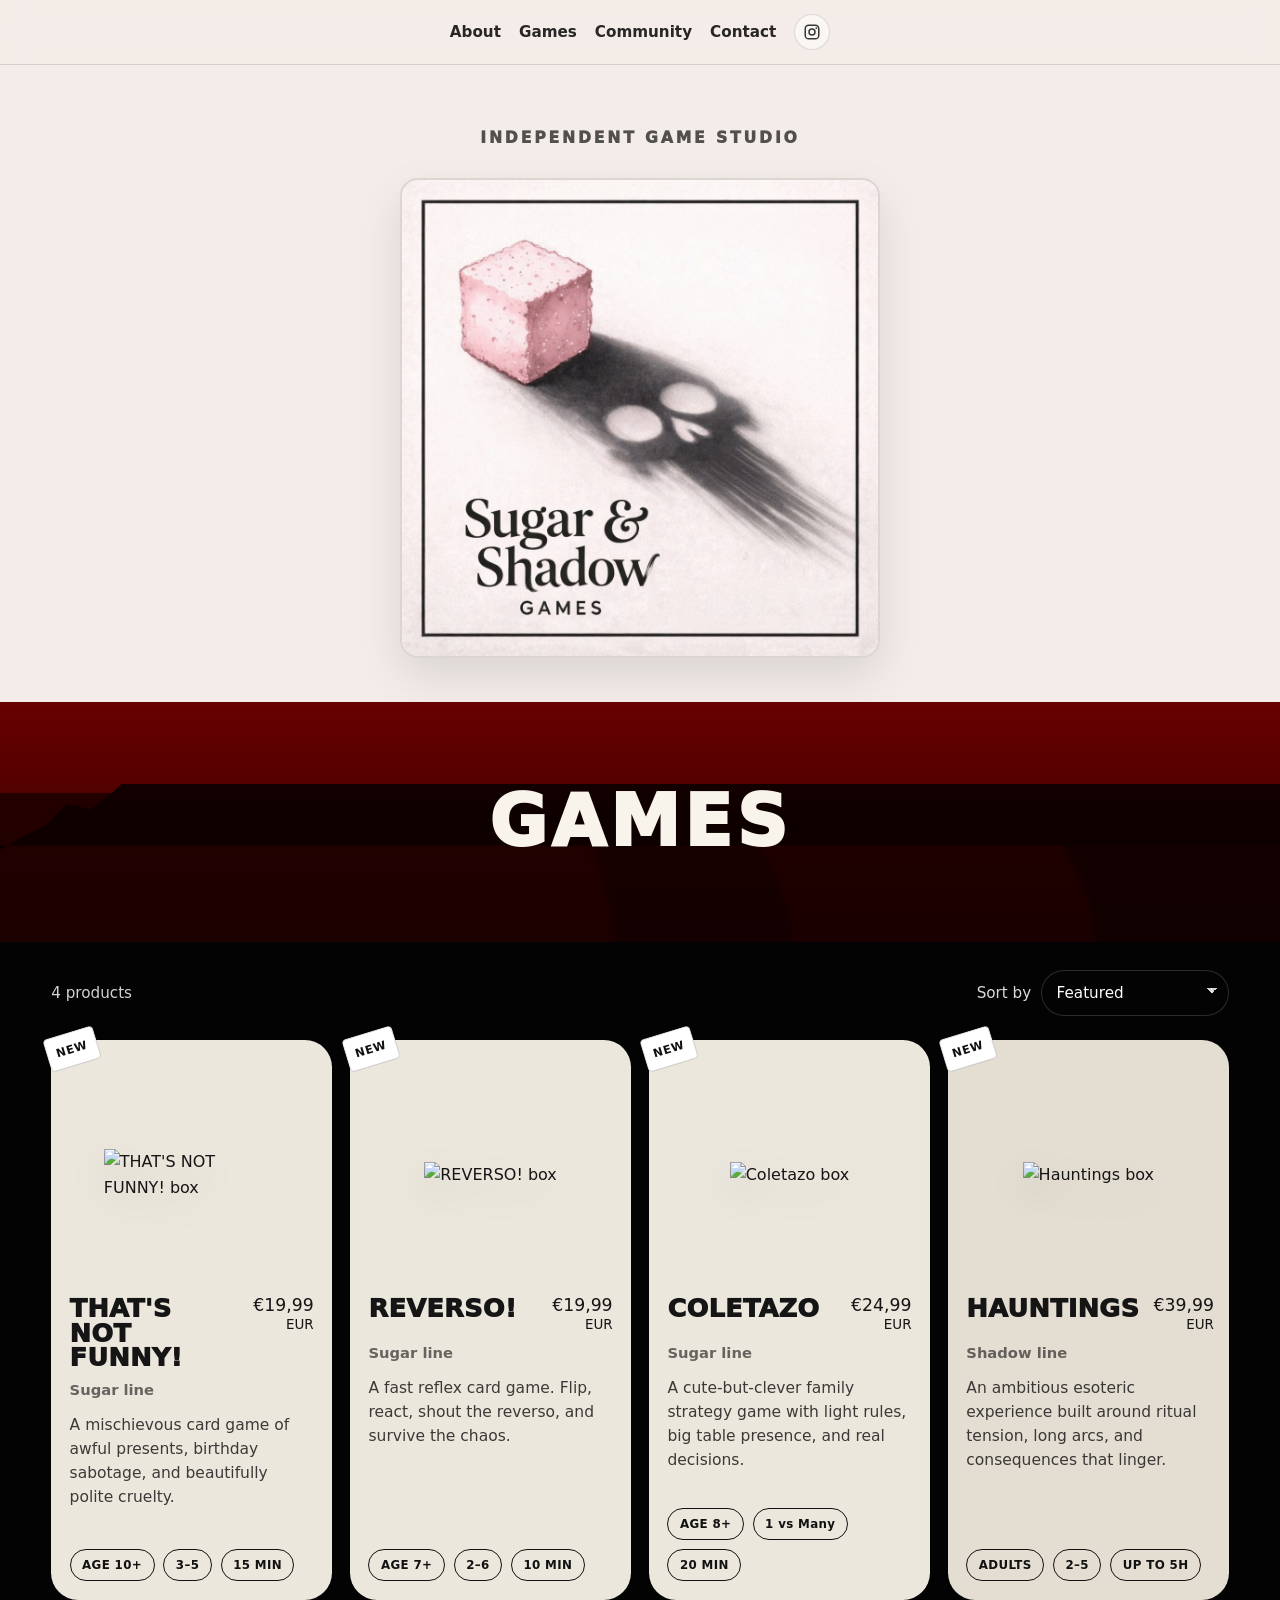
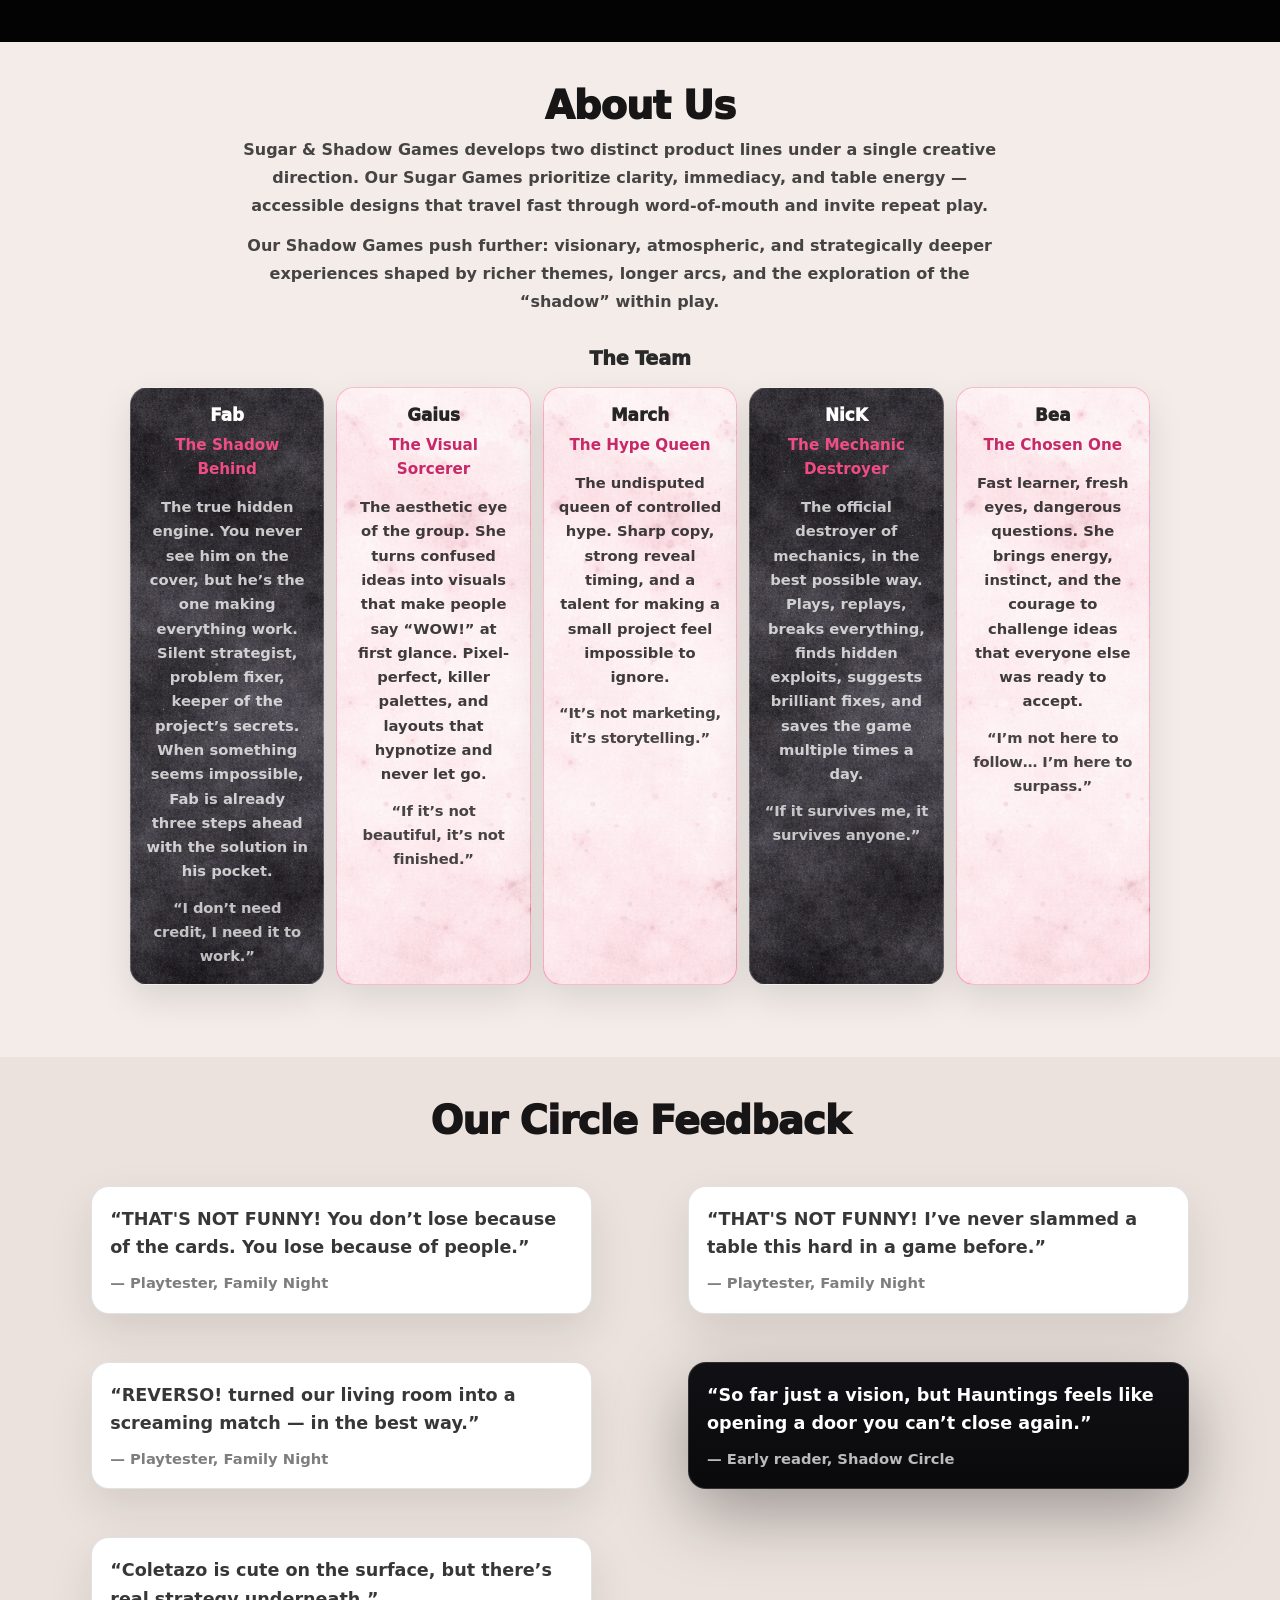
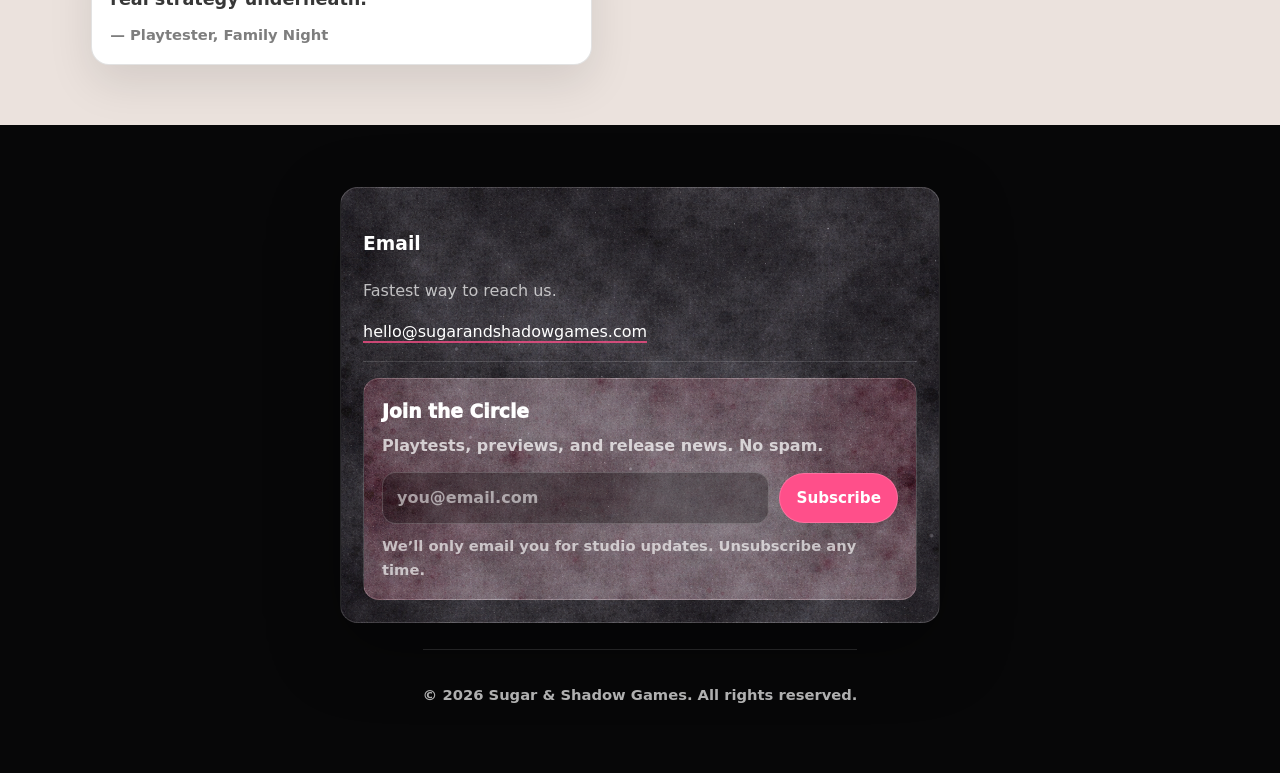
==== commit 588d415d: "Update index.html" ====
--- a/index.html
+++ b/index.html
@@ -604,7 +604,7 @@
 
     // Game popup modal
     (function () {
-      const cards = Array.from(document.querySelectorAll('.game[data-game-url]'));
+      const cards = Array.from(document.querySelectorAll('[data-game-url]'));
       const modal = document.getElementById('gameModal');
       const frame = document.getElementById('gameModalFrame');
       const closeBtn = document.getElementById('gameModalClose');
--- a/style.css
+++ b/style.css
@@ -1,26 +1,67 @@
 :root{
-  --paper: #f6efee;
-  --paper-2: #f0e6e5;
-  --ink: #141414;
+  --paper: #f3ece8;
+  --paper-2: #ebe2dd;
+  --card: #e8e2d8;
+  --card-2: #f5efe6;
+  --ink: #171515;
+  --ink-soft: rgba(23,21,21,.72);
+
   --sugar: #ff4f8a;
   --sugar-2: #ff7aa8;
-  --shadow: #0a0a0c;
-  --shadow-2: #111115;
+
+  --shadow: #070708;
+  --shadow-2: #121216;
+  --shadow-3: #1a0000;
+  --wine: #4d0000;
+  --wine-2: #240000;
+
   --line: rgba(20,20,20,.12);
+  --line-light: rgba(255,255,255,.14);
+
   --radius: 18px;
+  --radius-lg: 28px;
+
   --shadow-soft: 0 18px 45px rgba(0,0,0,.10);
-  --shadow-deep: 0 22px 60px rgba(0,0,0,.35);
+  --shadow-deep: 0 24px 70px rgba(0,0,0,.34);
+
+  --container: min(1200px, 92vw);
+  --focus: 0 0 0 3px rgba(255,79,138,.22);
 }
 
 /* Reset */
-*{ box-sizing: border-box; }
-html{ scroll-behavior: smooth; }
+*,
+*::before,
+*::after{
+  box-sizing: border-box;
+}
+
+html{
+  scroll-behavior: smooth;
+}
+
 body{
-  margin:0;
+  margin: 0;
   font-family: system-ui, -apple-system, "Segoe UI", Roboto, Arial, Helvetica, sans-serif;
   line-height: 1.6;
   color: var(--ink);
   background: var(--paper);
+  text-rendering: optimizeLegibility;
+}
+
+img{
+  max-width: 100%;
+  display: block;
+}
+
+button,
+input,
+select,
+textarea{
+  font: inherit;
+}
+
+a{
+  color: inherit;
 }
 
 /* Focus */
@@ -32,22 +73,35 @@
 
 /* Accessibility */
 .skip-link{
-  position:absolute;
-  left:-999px;
-  top:10px;
-  background:#fff;
-  color:#000;
-  padding:10px 12px;
+  position: absolute;
+  left: -999px;
+  top: 10px;
+  background: #fff;
+  color: #000;
+  padding: 10px 12px;
   border-radius: 10px;
   box-shadow: var(--shadow-soft);
 }
 .skip-link:focus{
-  left:10px;
-  z-index:1000;
-}
-
+  left: 10px;
+  z-index: 1000;
+}
+
+.sr-only{
+  position: absolute;
+  width: 1px;
+  height: 1px;
+  padding: 0;
+  margin: -1px;
+  overflow: hidden;
+  clip: rect(0,0,0,0);
+  white-space: nowrap;
+  border: 0;
+}
+
+/* Layout */
 .container{
-  width: min(1100px, 92vw);
+  width: var(--container);
   margin: 0 auto;
 }
 
@@ -56,41 +110,50 @@
   position: sticky;
   top: 0;
   z-index: 50;
-  background: rgba(246,239,238,.92);
-  -webkit-backdrop-filter: blur(10px);
-  backdrop-filter: blur(10px);
+  background: rgba(243,236,232,.88);
   border-bottom: 1px solid var(--line);
+  -webkit-backdrop-filter: blur(12px);
+  backdrop-filter: blur(12px);
 }
 
 .header-inner{
-  display:grid;
+  display: grid;
   grid-template-columns: 1fr auto 1fr;
-  align-items:center;
+  align-items: center;
   gap: 14px;
   padding: 14px 0;
 }
 
 .header-left{
   grid-column: 1;
-  display:flex;
-  align-items:center;
+  display: flex;
+  align-items: center;
+}
+
+.header-actions{
+  grid-column: 3;
+  justify-self: end;
+  display: flex;
+  align-items: center;
+  gap: 10px;
 }
 
 .nav{
   grid-column: 2;
-  display:flex;
+  display: flex;
+  align-items: center;
+  justify-content: center;
   gap: 18px;
   flex-wrap: wrap;
-  justify-content:center;
-  align-items:center;
-}
+}
+
 .nav a{
-  text-decoration:none;
+  text-decoration: none;
   color: var(--ink);
   font-size: .95rem;
-  opacity: .9;
-  font-weight: 700;
-  transition: opacity .12s ease;
+  font-weight: 800;
+  opacity: .92;
+  transition: opacity .14s ease, transform .14s ease;
 }
 .nav a:hover{
   opacity: 1;
@@ -99,18 +162,18 @@
 }
 
 .nav-insta{
-  display:inline-flex;
-  align-items:center;
-  justify-content:center;
+  display: inline-flex;
+  align-items: center;
+  justify-content: center;
   width: 36px;
   height: 36px;
   border-radius: 999px;
   border: 1px solid rgba(20,20,20,.14);
-  background: rgba(255,255,255,.55);
+  background: rgba(255,255,255,.58);
   transition:
     transform .14s cubic-bezier(.2,.9,.2,1.2),
-    border-color .12s ease,
-    opacity .12s ease;
+    border-color .14s ease,
+    opacity .14s ease;
 }
 .nav-insta svg{
   width: 18px;
@@ -119,95 +182,88 @@
 }
 .nav-insta:hover{
   transform: translateY(-1px);
-  border-color: rgba(255,79,138,.45);
+  border-color: rgba(255,79,138,.42);
   text-decoration: none;
-}
-
-.header-actions{
-  grid-column: 3;
-  justify-self: end;
-  display:flex;
-  align-items:center;
-  gap: 10px;
 }
 
 /* Hamburger */
 .menu-btn{
-  display:none;
-  border: 1px solid rgba(20,20,20,.18);
-  background: #fff;
-  border-radius: 999px;
+  display: none;
   width: 44px;
   height: 44px;
+  border: 1px solid rgba(20,20,20,.18);
+  border-radius: 999px;
+  background: #fff;
+  box-shadow: var(--shadow-soft);
   cursor: pointer;
-  box-shadow: var(--shadow-soft);
 }
 .menu-bars{
-  display:block;
+  display: block;
   width: 18px;
   height: 2px;
+  margin: 0 auto;
+  border-radius: 99px;
   background: var(--ink);
-  border-radius: 99px;
-  position: relative;
-  margin: 0 auto;
+  position: relative;
 }
 .menu-bars::before,
 .menu-bars::after{
-  content:"";
-  position:absolute;
-  left:0;
+  content: "";
+  position: absolute;
+  left: 0;
   width: 18px;
   height: 2px;
+  border-radius: 99px;
   background: var(--ink);
-  border-radius: 99px;
-}
-.menu-bars::before{ top:-6px; }
-.menu-bars::after{ top:6px; }
+}
+.menu-bars::before{ top: -6px; }
+.menu-bars::after{ top: 6px; }
 
 /* Mobile dropdown */
 .mobile-nav{
   border-bottom: 1px solid var(--line);
-  background: rgba(246,239,238,.98);
-  -webkit-backdrop-filter: blur(10px);
-  backdrop-filter: blur(10px);
-}
-.mobile-nav[hidden]{ display:none; }
-
+  background: rgba(243,236,232,.97);
+  -webkit-backdrop-filter: blur(12px);
+  backdrop-filter: blur(12px);
+}
+.mobile-nav[hidden]{
+  display: none;
+}
 .mobile-nav-inner{
-  display:flex;
+  display: flex;
   flex-direction: column;
   gap: 10px;
   padding: 12px 0 16px;
 }
 .mobile-nav a{
-  text-decoration:none;
+  text-decoration: none;
   color: var(--ink);
   font-weight: 900;
   padding: 10px 12px;
   border-radius: 12px;
-  background: rgba(255,255,255,.6);
-  border: 1px solid rgba(20,20,20,.12);
+  background: rgba(255,255,255,.66);
+  border: 1px solid rgba(20,20,20,.10);
 }
 
 /* Buttons */
 .button{
-  display:inline-flex;
-  align-items:center;
-  justify-content:center;
+  display: inline-flex;
+  align-items: center;
+  justify-content: center;
   gap: 8px;
   padding: 12px 16px;
   border-radius: 999px;
-  text-decoration:none;
   border: 1px solid transparent;
+  text-decoration: none;
+  font-size: .95rem;
   font-weight: 900;
-  font-size: .95rem;
   cursor: pointer;
-  user-select:none;
+  user-select: none;
   transition:
     transform .14s cubic-bezier(.2,.9,.2,1.2),
-    background .12s ease,
-    border-color .12s ease,
-    opacity .12s ease;
+    background .14s ease,
+    border-color .14s ease,
+    opacity .14s ease;
 }
 .button.primary{
   background: var(--sugar);
@@ -217,12 +273,12 @@
 }
 .button.primary:hover{
   transform: translateY(-1px);
-  background: #ff3c7f;
+  background: #ff3d80;
 }
 
 /* Hero */
 .hero{
-  padding: 60px 0 40px;
+  padding: 60px 0 44px;
   background: var(--paper);
 }
 .hero-centered{
@@ -232,72 +288,309 @@
   text-align: center;
 }
 .kicker{
+  margin: 0 0 28px;
+  font-size: .98rem;
+  font-weight: 950;
   letter-spacing: .18em;
   text-transform: uppercase;
-  font-size: 1rem;
-  font-weight: 950;
-  color: rgba(20,20,20,.75);
-  margin-bottom: 28px;
+  color: rgba(20,20,20,.72);
 }
 .hero-logo-large{
   width: 100%;
   max-width: 480px;
   height: auto;
   border-radius: var(--radius);
+  border: 2px solid rgba(20,20,20,.10);
   box-shadow: var(--shadow-soft);
-  border: 2px solid rgba(20,20,20,.10);
-}
-
-/* Sections */
+}
+
+/* Base sections */
 .section{
-  padding: 40px 0;
   position: relative;
   overflow: hidden;
-}
+  padding: 44px 0;
+}
+
 .section-head{
-  margin-bottom: 26px;
+  margin-bottom: 28px;
   text-align: center;
 }
 .section-head h2{
-  font-size: 2rem;
-  line-height: 1.1;
   margin: 0 0 10px;
+  font-size: clamp(2rem, 3vw, 2.6rem);
+  line-height: 1.05;
   font-weight: 950;
-  letter-spacing: -0.02em;
+  letter-spacing: -.02em;
 }
 .section-head p{
+  max-width: 70ch;
   margin: 0 auto;
   color: rgba(20,20,20,.70);
-  max-width: 70ch;
   font-weight: 650;
 }
+
 .section-shadow{
   background: var(--shadow);
   color: #fff;
 }
 .section-shadow .section-head p{
-  color: rgba(255,255,255,.75);
-}
+  color: rgba(255,255,255,.76);
+}
+
 .section-sugar{
   background: var(--paper-2);
 }
+
 .section-about{
   background: var(--paper);
 }
 
+/* Games catalog section */
+.games-catalog{
+  background: var(--shadow);
+  color: #f5efe6;
+}
+
+.games-hero{
+  position: relative;
+  min-height: 240px;
+  display: flex;
+  align-items: center;
+  justify-content: center;
+  overflow: hidden;
+  background: linear-gradient(180deg, #680000 0%, #300000 100%);
+}
+
+.games-hero::before{
+  content: "";
+  position: absolute;
+  inset: auto 0 0 0;
+  height: 62%;
+  background:
+    radial-gradient(circle at 20% 120%, #240000 0 34%, transparent 35%),
+    radial-gradient(circle at 44% 120%, #190000 0 31%, transparent 32%),
+    radial-gradient(circle at 67% 120%, #210000 0 27%, transparent 28%),
+    radial-gradient(circle at 88% 120%, #150000 0 21%, transparent 22%);
+  opacity: .98;
+}
+
+.games-hero::after{
+  content: "";
+  position: absolute;
+  inset: auto 0 0 0;
+  height: 66%;
+  background:
+    linear-gradient(to top, rgba(0,0,0,.20), transparent),
+    url("data:image/svg+xml,%3Csvg xmlns='http://www.w3.org/2000/svg' width='1600' height='360' viewBox='0 0 1600 360'%3E%3Cpath fill='%23100000' d='M0 245l28-17 28-13 28-29 28 8 28-21 28-26 28 4 28-31 28-21 28-9 28-25 28 19 28-38 28 11 28-15 28-20 28-17 28 7 28-30 28 10 28-25 28 30 28-12 28 7 28-18 28 27 28-15 28-8 28 9 28 19 28-18 28 4 28 23 28-28 28 8 28-6 28 27 28-2 28 15 28-8 28 12 28 9 28-7 28 14 28-16 28 13 28-15 28 19 28-7 28-10 28 21 28 13 28-12 28 21 28-5 28 18 28 10 28-18 28 16 28 15v127H0Z'/%3E%3C/svg%3E")
+      bottom center / cover no-repeat;
+  opacity: .96;
+}
+
+.games-hero-inner{
+  position: relative;
+  z-index: 1;
+  text-align: center;
+}
+
+.games-hero h2{
+  margin: 0;
+  font-size: clamp(2.5rem, 6vw, 4.4rem);
+  line-height: 1;
+  font-weight: 950;
+  letter-spacing: .06em;
+  text-transform: uppercase;
+  color: #f8f3eb;
+}
+
+.games-catalog-body{
+  padding: 28px 0 42px;
+  background: #030303;
+}
+
+.games-toolbar{
+  display: flex;
+  align-items: center;
+  justify-content: space-between;
+  gap: 16px;
+  margin-bottom: 24px;
+}
+
+.games-count{
+  margin: 0;
+  font-size: .95rem;
+  color: rgba(255,255,255,.82);
+}
+
+.games-sort{
+  display: inline-flex;
+  align-items: center;
+  gap: 10px;
+  color: rgba(255,255,255,.85);
+  font-size: .95rem;
+}
+
+.games-sort select{
+  appearance: none;
+  padding: .6rem 2.2rem .6rem .9rem;
+  border-radius: 999px;
+  border: 1px solid rgba(255,255,255,.16);
+  background:
+    linear-gradient(45deg, transparent 50%, rgba(255,255,255,.82) 50%) calc(100% - 16px) calc(50% - 2px)/6px 6px no-repeat,
+    linear-gradient(135deg, rgba(255,255,255,.82) 50%, transparent 50%) calc(100% - 11px) calc(50% - 2px)/6px 6px no-repeat,
+    transparent;
+  color: #fff;
+}
+
+.catalog-grid{
+  display: grid;
+  grid-template-columns: repeat(4, minmax(0, 1fr));
+  gap: 18px;
+  align-items: stretch;
+}
+
+.catalog-card{
+  position: relative;
+  display: flex;
+  flex-direction: column;
+  min-height: 560px;
+  padding: 1.15rem;
+  background: #ece7dc;
+  color: #151515;
+  border-radius: 1.7rem;
+  cursor: pointer;
+  transition: transform .18s ease, box-shadow .18s ease;
+  outline: none;
+}
+.catalog-card:hover,
+.catalog-card:focus-visible{
+  transform: translateY(-4px);
+  box-shadow: 0 18px 40px rgba(0,0,0,.28);
+}
+
+.catalog-card-shadow{
+  background: #e4ddd2;
+}
+
+.catalog-badge{
+  position: absolute;
+  top: -.5rem;
+  left: -.35rem;
+  z-index: 3;
+  padding: .42rem .54rem;
+  border: 1px solid rgba(0,0,0,.18);
+  border-radius: .28rem;
+  background: #fff;
+  color: #111;
+  font-size: .72rem;
+  font-weight: 900;
+  letter-spacing: .06em;
+  transform: rotate(-17deg);
+}
+
+.catalog-card-media{
+  min-height: 210px;
+  margin: .75rem 0 1rem;
+  display: flex;
+  align-items: center;
+  justify-content: center;
+}
+
+.catalog-card-media img{
+  max-width: 72%;
+  max-height: 180px;
+  width: auto;
+  height: auto;
+  object-fit: contain;
+  filter: drop-shadow(0 14px 18px rgba(0,0,0,.12));
+}
+
+.catalog-card-body{
+  display: flex;
+  flex-direction: column;
+  flex: 1;
+}
+
+.catalog-card-head{
+  display: grid;
+  grid-template-columns: 1fr auto;
+  gap: .9rem;
+  align-items: start;
+  margin-bottom: .55rem;
+}
+
+.catalog-card h3{
+  margin: 0;
+  font-size: 1.6rem;
+  line-height: .96;
+  font-weight: 950;
+  letter-spacing: .01em;
+  text-transform: uppercase;
+}
+
+.catalog-price{
+  margin: 0;
+  text-align: right;
+  line-height: 1.08;
+  font-size: 1.08rem;
+  white-space: nowrap;
+}
+.catalog-price span{
+  display: block;
+  margin-top: .18rem;
+  font-size: .84rem;
+}
+
+.catalog-subtitle{
+  margin: 0 0 .7rem;
+  color: rgba(20,20,20,.62);
+  font-size: .92rem;
+  font-weight: 700;
+}
+
+.catalog-description{
+  margin: 0 0 1rem;
+  color: rgba(20,20,20,.82);
+  font-size: .97rem;
+  line-height: 1.55;
+}
+
+.catalog-tags{
+  display: flex;
+  flex-wrap: wrap;
+  gap: .55rem;
+  margin-top: auto;
+}
+
+.tag{
+  display: inline-flex;
+  align-items: center;
+  justify-content: center;
+  min-height: 2rem;
+  padding: .28rem .72rem;
+  border: 1.5px solid #111;
+  border-radius: 999px;
+  background: transparent;
+  color: #111;
+  font-size: .74rem;
+  font-weight: 900;
+  letter-spacing: .03em;
+}
+
 /* About */
 .section-about .container{
   display: flex;
   flex-direction: column;
   align-items: center;
 }
+
 .about-head{
   width: 100%;
   text-align: center;
 }
+
 .about-copy{
+  width: 100%;
   max-width: 820px;
-  width: 100%;
   margin: 0 auto;
   text-align: center;
 }
@@ -314,59 +607,59 @@
 /* Team */
 .team{
   width: min(1020px, 92vw);
-  margin: 26px auto 0;
+  margin: 28px auto 0;
 }
 .team-title{
   margin: 0 0 12px;
+  text-align: center;
   font-size: 1.2rem;
   font-weight: 950;
-  letter-spacing: -0.01em;
+  letter-spacing: -.01em;
   color: rgba(20,20,20,.90);
-  text-align: center;
 }
 .team-grid{
-  display:grid;
+  display: grid;
   grid-template-columns: repeat(5, 1fr);
   gap: 12px;
 }
 .team-card{
+  position: relative;
+  overflow: hidden;
   border-radius: var(--radius);
-  overflow: hidden;
   box-shadow: 0 14px 35px rgba(0,0,0,.10);
-  position: relative;
 }
 .team-card summary{
   list-style: none;
 }
 .team-card summary::-webkit-details-marker{
-  display:none;
+  display: none;
 }
 .team-summary{
-  display:flex;
+  position: relative;
+  display: flex;
   flex-direction: column;
   gap: 4px;
   padding: 14px 14px;
   cursor: pointer;
-  position: relative;
 }
 .team-body{
+  position: relative;
   padding: 0 14px 16px;
-  position: relative;
 }
 .team-body p{
   margin: 0 0 12px;
+  font-size: .92rem;
+  line-height: 1.65;
   font-weight: 650;
-  line-height: 1.65;
-  font-size: .92rem;
 }
 .team-body p:last-child{
   margin-bottom: 0;
 }
 .team-quote{
   margin-top: 10px;
+  font-size: .92rem;
   font-weight: 950;
-  letter-spacing: -0.01em;
-  font-size: .92rem;
+  letter-spacing: -.01em;
   opacity: .95;
 }
 
@@ -382,11 +675,11 @@
   border: 1px solid rgba(255,79,138,.30);
 }
 .team-sugar::before{
-  content:"";
-  position:absolute;
-  inset:0;
+  content: "";
+  position: absolute;
+  inset: 0;
   background: rgba(255,255,255,.55);
-  pointer-events:none;
+  pointer-events: none;
 }
 .team-sugar > *{
   position: relative;
@@ -394,13 +687,13 @@
 }
 .team-sugar .team-name{
   color: rgba(20,20,20,.92);
+  font-size: 1.05rem;
   font-weight: 950;
-  font-size: 1.05rem;
 }
 .team-sugar .team-role{
   color: rgba(194,24,91,.92);
+  font-size: .95rem;
   font-weight: 850;
-  font-size: .95rem;
 }
 .team-sugar .team-body p{
   color: rgba(20,20,20,.82);
@@ -414,25 +707,25 @@
   border: 1px solid rgba(255,255,255,.18);
 }
 .team-shadow::before{
-  content:"";
-  position:absolute;
-  inset:0;
+  content: "";
+  position: absolute;
+  inset: 0;
   background: rgba(10,10,12,.18);
-  pointer-events:none;
+  pointer-events: none;
 }
 .team-shadow > *{
   position: relative;
   z-index: 1;
 }
 .team-shadow .team-name{
-  color:#fff;
+  color: #fff;
+  font-size: 1.05rem;
   font-weight: 950;
-  font-size: 1.05rem;
 }
 .team-shadow .team-role{
   color: rgba(255,79,138,.92);
+  font-size: .95rem;
   font-weight: 850;
-  font-size: .95rem;
 }
 .team-shadow .team-body p{
   color: rgba(255,255,255,.75);
@@ -442,150 +735,24 @@
 }
 
 @media (min-width: 981px){
-  .team-summary{ cursor: default; }
-}
-
-/* Grids */
+  .team-summary{
+    cursor: default;
+  }
+}
+
+/* Generic grids */
 .grid-2{
-  display:grid;
+  display: grid;
   grid-template-columns: repeat(2, minmax(280px, 1fr));
   gap: 16px;
   align-items: stretch;
 }
 
-/* Games */
-.games-grid{
-  display:grid;
-  grid-template-columns: repeat(2, minmax(280px, 420px));
-  justify-content: center;
-  gap: 16px;
-  margin-top: 18px;
-  align-items: stretch;
-}
-
-.game{
-  position: relative;
-  width: 100%;
-  min-height: 100%;
-  display: flex;
-  flex-direction: column;
-  overflow: hidden;
-  background-image:
-    radial-gradient(240px 160px at 18% 20%, rgba(255,79,138,.10) 0%, rgba(255,79,138,0) 72%),
-    linear-gradient(180deg, rgba(17,17,21,1) 0%, rgba(10,10,12,1) 100%);
-  border: 1px solid rgba(255,255,255,.14);
-  border-radius: var(--radius);
-  padding: 18px;
-  box-shadow: 0 20px 55px rgba(0,0,0,.40);
-  cursor: pointer;
-  transition:
-    transform .16s cubic-bezier(.2,.9,.2,1.2),
-    box-shadow .16s ease,
-    border-color .16s ease;
-}
-.game:hover{
-  transform: translateY(-3px);
-  border-color: rgba(255,79,138,.45);
-  box-shadow: 0 24px 65px rgba(0,0,0,.48);
-}
-.game:active{
-  transform: translateY(-1px);
-}
-.game > *{
-  position: relative;
-  z-index: 2;
-}
-.game::after{
-  content:"";
-  position:absolute;
-  inset:0;
-  z-index:1;
-  background-image: linear-gradient(to bottom, rgba(0,0,0,.18), rgba(0,0,0,.74));
-}
-
-.game-reverso::before,
-.game-coletazo::before,
-.game-thats-funny::before,
-.game-hauntings::before{
-  content:"";
-  position:absolute;
-  inset:0;
-  z-index:0;
-  background-size: cover;
-  background-position: center;
-  background-repeat: no-repeat;
-  opacity: .5;
-}
-.game-reverso::before{ background-image: url("reverso_cards.jpg"); }
-.game-coletazo::before{ background-image: url("coletazo_cards.jpg"); }
-.game-thats-funny::before{ background-image: url("COVER.png"); }
-.game-hauntings::before{ background-image: url("logo.jpg"); }
-
-.game h3{
-  margin: 8px 0;
-  font-size: 1.35rem;
-  font-weight: 950;
-}
-.game p{
-  margin: 0 0 12px;
-  color: rgba(255,255,255,.80);
-  font-weight: 650;
-}
-.game .meta{
-  color: rgba(255,255,255,.70);
-  font-size: .9rem;
-  font-weight: 750;
-}
-.game-top{
-  display:flex;
-  align-items:center;
-  justify-content: space-between;
-  gap: 10px;
-}
-.pill{
-  font-size: .82rem;
-  font-weight: 950;
-  letter-spacing: .04em;
-  padding: 7px 10px;
-  border-radius: 999px;
-  border: 1px solid rgba(255,255,255,.16);
-  background: rgba(0,0,0,.25);
-}
-.pill.sugar{
-  border-color: rgba(255,79,138,.70);
-  background: rgba(255,79,138,.18);
-}
-.pill.shadow{
-  border-color: rgba(255,255,255,.18);
-  background: rgba(255,255,255,.08);
-}
-.bullets{
-  margin: 0 0 14px;
-  padding-left: 20px;
-  color: rgba(255,255,255,.75);
-  font-weight: 650;
-}
-.bullets li{
-  margin: 8px 0;
-}
-.game-shadow{
-  border-color: rgba(255,79,138,.22);
-}
-.game-open-hint{
-  margin-top: auto;
-  padding-top: 10px;
-  color: rgba(255,255,255,.92);
-  font-size: .9rem;
-  font-weight: 900;
-  letter-spacing: .02em;
-  opacity: .9;
-}
-
 /* Callout */
 .callout{
-  margin-top: 18px;
-  display:flex;
-  align-items:center;
+  margin-top: 20px;
+  display: flex;
+  align-items: center;
   justify-content: space-between;
   gap: 14px;
   padding: 16px 18px;
@@ -602,10 +769,10 @@
 
 /* Quotes */
 .quote{
+  padding: 18px;
+  border-radius: var(--radius);
+  border: 1px solid rgba(20,20,20,.12);
   background: #fff;
-  border: 1px solid rgba(20,20,20,.12);
-  border-radius: var(--radius);
-  padding: 18px;
   box-shadow: var(--shadow-soft);
 }
 .quote blockquote{
@@ -619,34 +786,41 @@
   font-size: .92rem;
   font-weight: 750;
 }
+
 .quote-shadow{
   background-image: linear-gradient(180deg, rgba(17,17,21,1), rgba(10,10,12,1));
   border-color: rgba(255,255,255,.14);
   box-shadow: var(--shadow-deep);
 }
-.quote-shadow blockquote{ color:#fff; }
-.quote-shadow figcaption{ color: rgba(255,255,255,.72); }
+.quote-shadow blockquote{
+  color: #fff;
+}
+.quote-shadow figcaption{
+  color: rgba(255,255,255,.72);
+}
 
 /* Contact */
+#contact .container{
+  display: flex;
+  flex-direction: column;
+  align-items: center;
+}
+
 .contact-grid{
-  display:grid;
+  width: min(600px, 92vw);
+  margin-top: 18px;
+  display: grid;
   grid-template-columns: 1fr;
   gap: 16px;
-  margin-top: 18px;
-  width: min(600px, 92vw);
-}
-#contact .container{
-  display:flex;
-  flex-direction: column;
-  align-items: center;
-}
+}
+
 .contact-card{
   position: relative;
   overflow: hidden;
+  padding: 22px;
   border-radius: var(--radius);
-  padding: 22px;
+  border: 1px solid rgba(255,255,255,.12);
   box-shadow: var(--shadow-deep);
-  border: 1px solid rgba(255,255,255,.12);
   background-image:
     url("shadow_background.png"),
     url("sugar_background.png"),
@@ -658,11 +832,11 @@
   background-blend-mode: normal, screen, normal, normal;
 }
 .contact-card::before{
-  content:"";
-  position:absolute;
-  inset:0;
+  content: "";
+  position: absolute;
+  inset: 0;
   background: rgba(10,10,12,.25);
-  pointer-events:none;
+  pointer-events: none;
 }
 .contact-card > *{
   position: relative;
@@ -674,25 +848,15 @@
   text-decoration: none;
   border-bottom: 2px solid rgba(255,79,138,.75);
 }
+
 .muted-on-dark{
   color: rgba(255,255,255,.70);
 }
+
 .sep{
   border: none;
   border-top: 1px solid rgba(255,255,255,.14);
   margin: 16px 0;
-}
-
-.sr-only{
-  position:absolute;
-  width:1px;
-  height:1px;
-  padding:0;
-  margin:-1px;
-  overflow:hidden;
-  clip:rect(0,0,0,0);
-  white-space:nowrap;
-  border:0;
 }
 
 /* Newsletter */
@@ -713,11 +877,11 @@
   background-blend-mode: soft-light, multiply, normal;
 }
 .newsletter::before{
-  content:"";
-  position:absolute;
-  inset:0;
+  content: "";
+  position: absolute;
+  inset: 0;
   background: rgba(10,10,12,.18);
-  pointer-events:none;
+  pointer-events: none;
 }
 .newsletter > *{
   position: relative;
@@ -725,8 +889,8 @@
 }
 .newsletter-head h3{
   margin: 0 0 6px;
+  color: #fff;
   font-weight: 950;
-  color: #fff;
 }
 .newsletter-head p{
   margin: 0 0 14px;
@@ -735,17 +899,17 @@
 }
 
 .brevo-row{
-  display:flex;
+  display: flex;
+  align-items: center;
   gap: 10px;
-  align-items:center;
   flex-wrap: wrap;
 }
 .brevo input[type="email"]{
   flex: 1 1 260px;
   min-width: 220px;
   padding: 12px 14px;
+  border: 1px solid rgba(255,255,255,.18);
   border-radius: 14px;
-  border: 1px solid rgba(255,255,255,.18);
   background: rgba(0,0,0,.28);
   color: #fff;
   font-weight: 750;
@@ -756,12 +920,12 @@
 }
 .brevo input:focus{
   border-color: rgba(255,79,138,.65);
-  box-shadow: 0 0 0 3px rgba(255,79,138,.14);
+  box-shadow: var(--focus);
 }
 .brevo-help{
   margin: 10px 0 0;
+  color: rgba(255,255,255,.65);
   font-size: .92rem;
-  color: rgba(255,255,255,.65);
   font-weight: 650;
 }
 
@@ -788,8 +952,8 @@
   position: absolute;
   inset: 0;
   background: rgba(0,0,0,.72);
+  -webkit-backdrop-filter: blur(5px);
   backdrop-filter: blur(5px);
-  -webkit-backdrop-filter: blur(5px);
 }
 .game-modal-panel{
   position: relative;
@@ -799,10 +963,10 @@
   margin: 5vh auto 0;
   display: flex;
   flex-direction: column;
+  overflow: hidden;
   border-radius: 22px;
-  overflow: hidden;
+  border: 1px solid rgba(255,255,255,.14);
   background: #0f0f12;
-  border: 1px solid rgba(255,255,255,.14);
   box-shadow: 0 28px 80px rgba(0,0,0,.55);
 }
 .game-modal-header{
@@ -836,28 +1000,44 @@
   background: #111;
 }
 .game-modal-body iframe{
+  display: block;
   width: 100%;
   height: 100%;
   border: 0;
-  display: block;
   background: #fff;
 }
 .game-modal-footer{
+  display: flex;
+  justify-content: flex-end;
   padding: 12px 18px 18px;
   background: rgba(255,255,255,.04);
   border-top: 1px solid rgba(255,255,255,.10);
-  display: flex;
-  justify-content: flex-end;
-}
+}
+
 body.modal-open{
   overflow: hidden;
 }
 
 /* Responsive */
+@media (max-width: 1180px){
+  .catalog-grid{
+    grid-template-columns: repeat(3, minmax(0, 1fr));
+  }
+}
+
 @media (max-width: 980px){
-  .games-grid{
+  .nav{
+    display: none;
+  }
+
+  .menu-btn{
+    display: inline-flex;
+    align-items: center;
+    justify-content: center;
+  }
+
+  .team-grid{
     grid-template-columns: 1fr;
-    justify-content: stretch;
   }
 
   .grid-2{
@@ -868,19 +1048,16 @@
     flex-direction: column;
     align-items: flex-start;
   }
-
-  .team-grid{
-    grid-template-columns: 1fr;
-  }
-
-  .nav{
-    display:none;
-  }
-
-  .menu-btn{
-    display:inline-flex;
-    align-items:center;
-    justify-content:center;
+}
+
+@media (max-width: 860px){
+  .games-toolbar{
+    flex-direction: column;
+    align-items: flex-start;
+  }
+
+  .catalog-grid{
+    grid-template-columns: repeat(2, minmax(0, 1fr));
   }
 }
 
@@ -899,3 +1076,42 @@
     width: 100%;
   }
 }
+
+@media (max-width: 560px){
+  .hero{
+    padding-top: 44px;
+  }
+
+  .games-hero{
+    min-height: 180px;
+  }
+
+  .games-hero h2{
+    font-size: clamp(2rem, 10vw, 3rem);
+  }
+
+  .catalog-grid{
+    grid-template-columns: 1fr;
+  }
+
+  .catalog-card{
+    min-height: auto;
+  }
+
+  .catalog-card-head{
+    grid-template-columns: 1fr;
+  }
+
+  .catalog-price{
+    text-align: left;
+  }
+
+  .brevo-row{
+    flex-direction: column;
+    align-items: stretch;
+  }
+
+  .brevo .button{
+    width: 100%;
+  }
+}
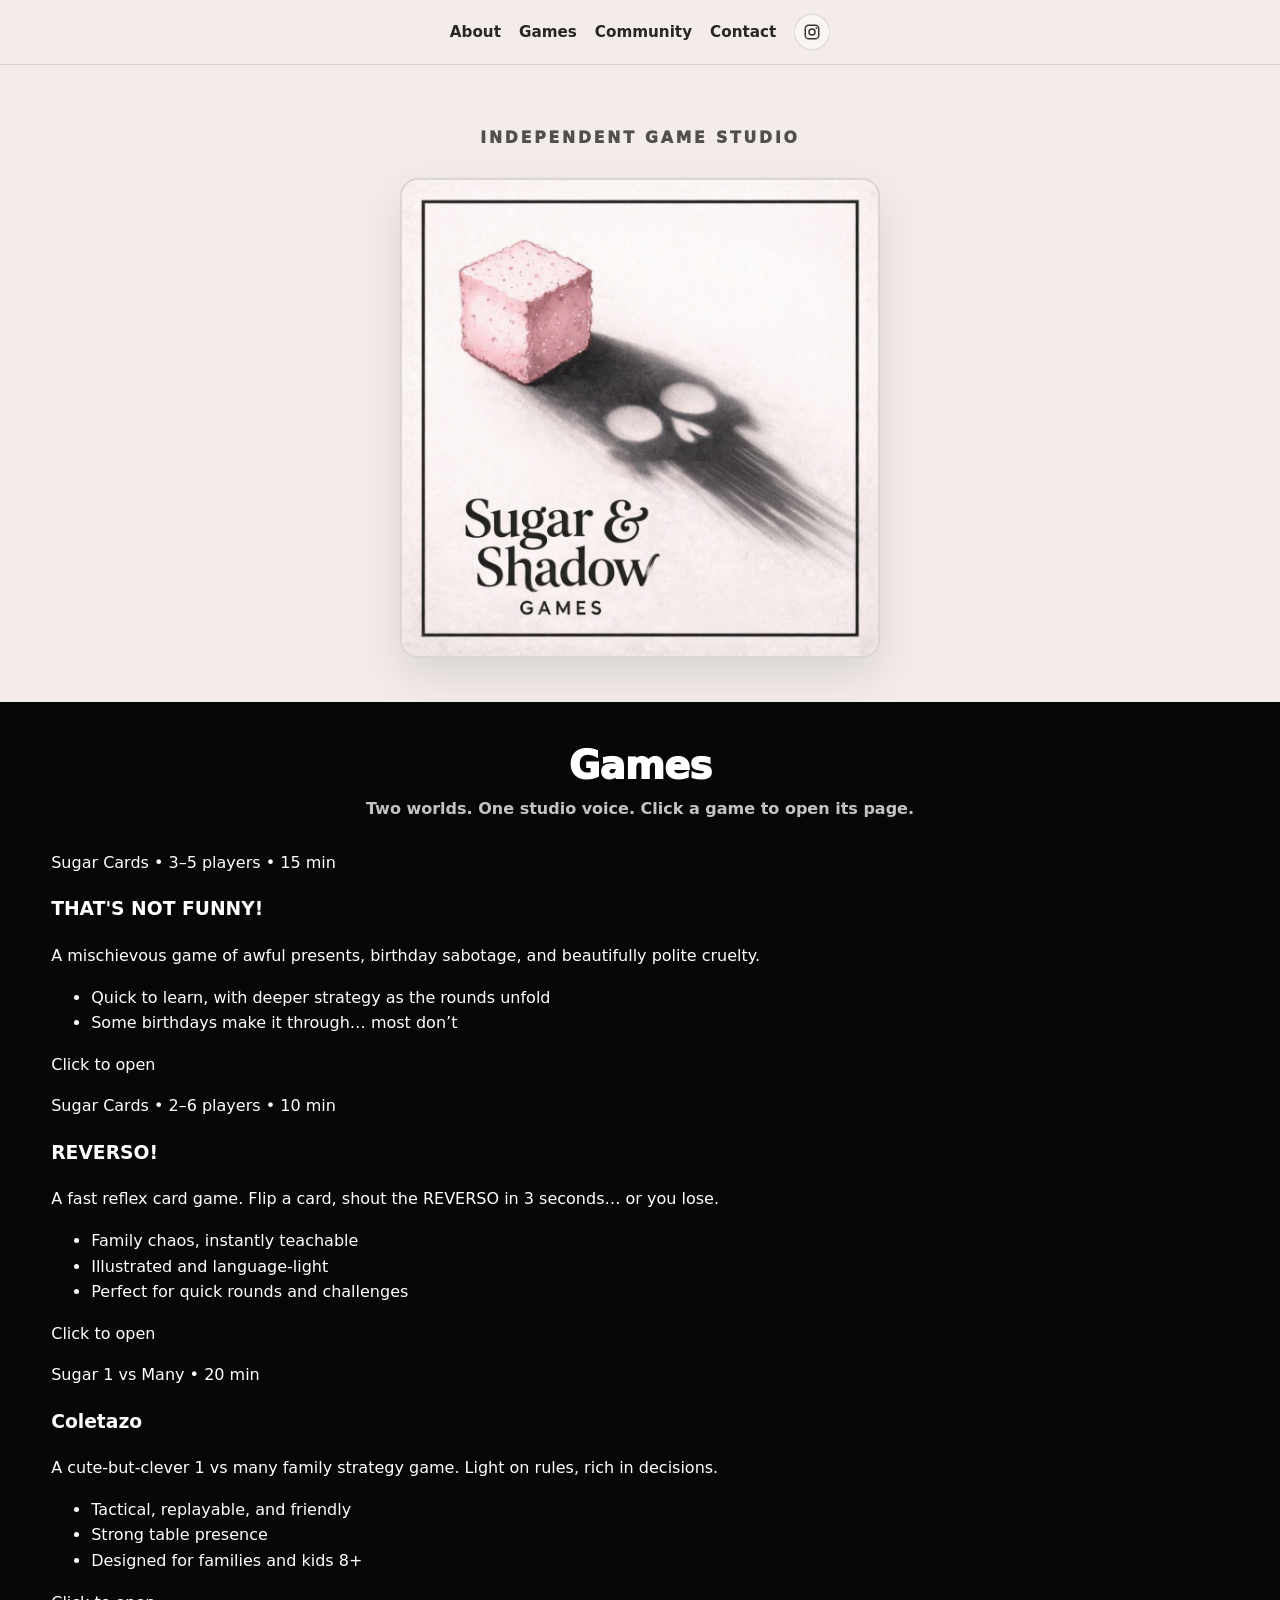
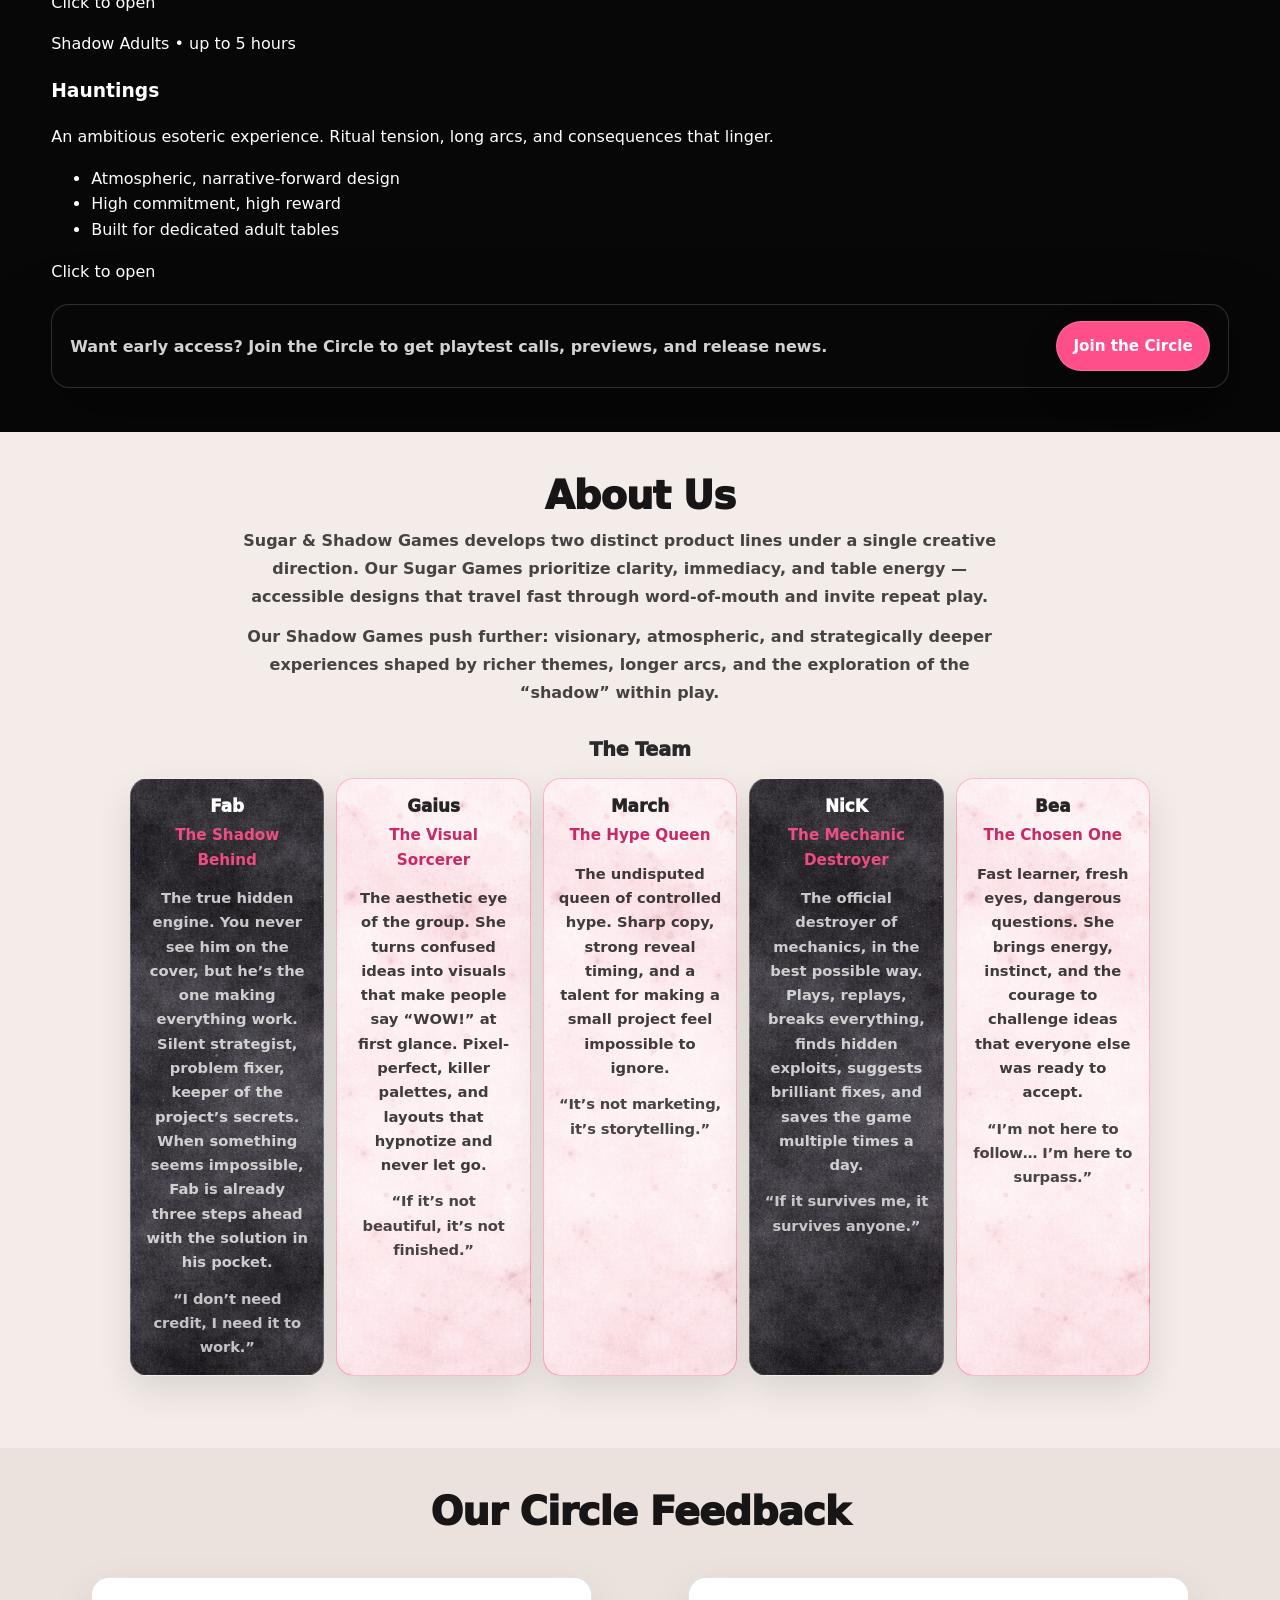
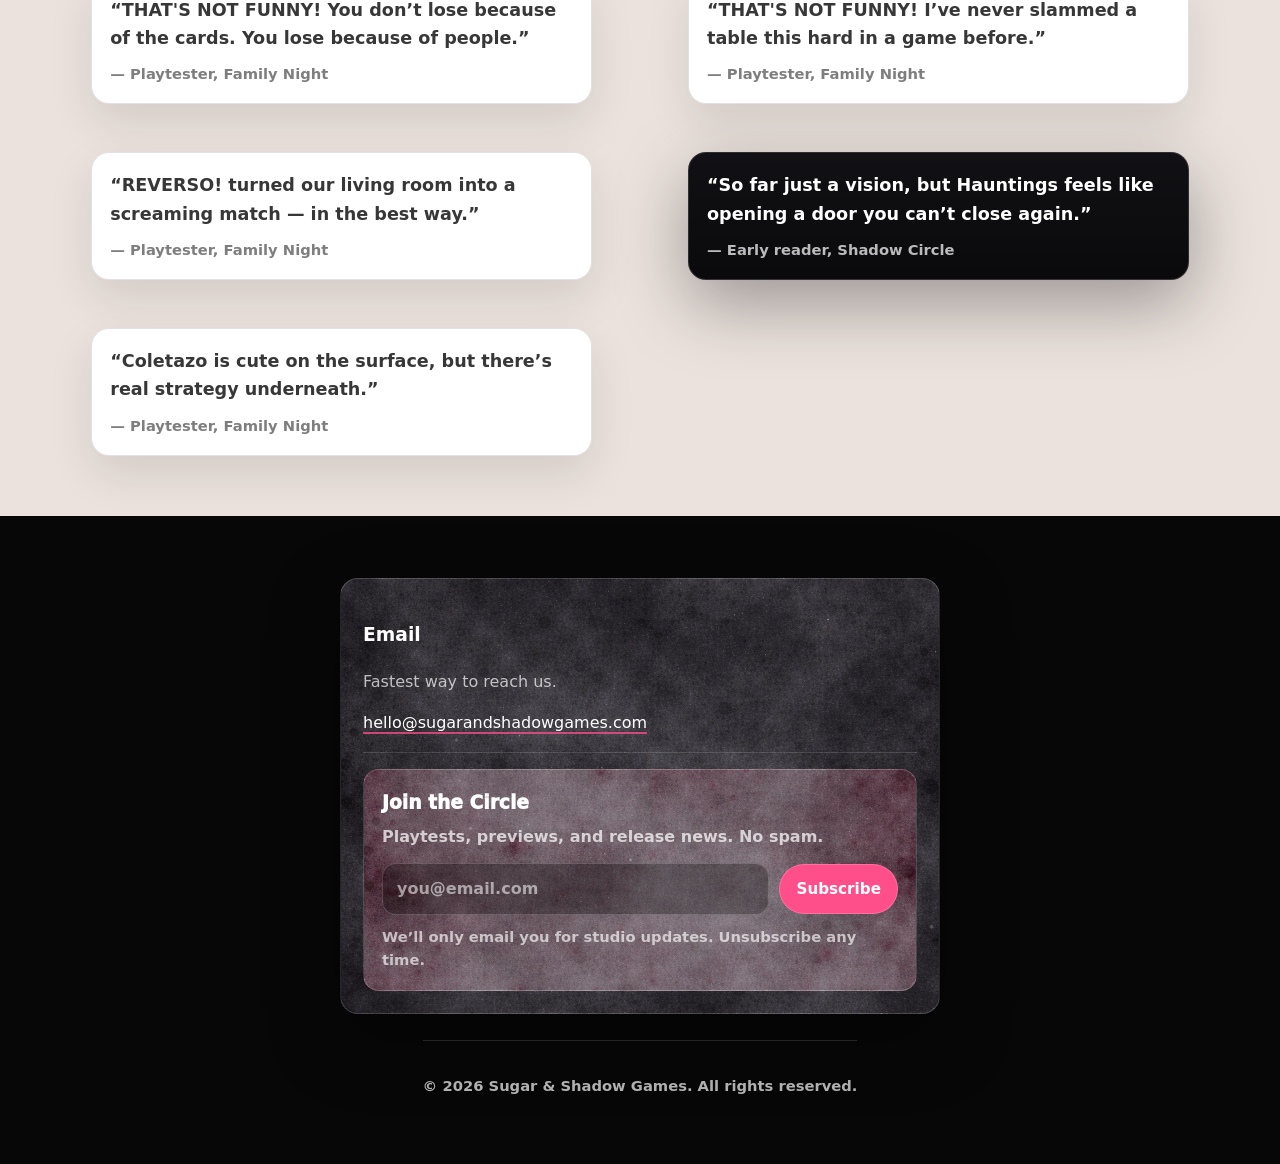
==== commit 5466caff: "Update index.html" ====
--- a/index.html
+++ b/index.html
@@ -98,182 +98,117 @@
       </div>
     </section>
 
-  <!-- GAMES -->
-<section id="games" class="games-catalog">
-  <div class="games-hero">
-    <div class="container games-hero-inner">
-      <h2>GAMES</h2>
-    </div>
-  </div>
-
-  <div class="games-catalog-body">
-    <div class="container">
-      <div class="games-toolbar">
-        <p class="games-count">4 products</p>
-
-        <label class="games-sort">
-          <span>Sort by</span>
-          <select aria-label="Sort games">
-            <option selected>Featured</option>
-            <option>Newest</option>
-            <option>Shortest playtime</option>
-            <option>Most players</option>
-          </select>
-        </label>
-      </div>
-
-      <div class="catalog-grid">
-        <article
-          class="catalog-card"
-          tabindex="0"
-          role="button"
-          aria-label="Open THAT'S NOT FUNNY!"
-          data-game-url="thatsnotfunny.html"
-        >
-          <span class="catalog-badge">NEW</span>
-
-          <div class="catalog-card-media">
-            <img
-              src="thatsnotfunny-box.jpg"
-              alt="THAT'S NOT FUNNY! box"
-              loading="lazy"
-            />
-          </div>
-
-          <div class="catalog-card-body">
-            <div class="catalog-card-head">
-              <h3>THAT'S NOT FUNNY!</h3>
-              <p class="catalog-price">€19,99 <span>EUR</span></p>
+    <!-- GAMES -->
+    <section id="games" class="section section-shadow">
+      <div class="container">
+        <div class="section-head">
+          <h2>Games</h2>
+          <p>
+            Two worlds. One studio voice. Click a game to open its page.
+          </p>
+        </div>
+
+        <div class="games-grid">
+          <article
+            class="game game-thats-funny"
+            tabindex="0"
+            role="button"
+            aria-label="Open THAT'S NOT FUNNY!"
+            data-game-url="thatsnotfunny.html"
+          >
+            <div class="game-top">
+              <span class="pill sugar">Sugar</span>
+              <span class="meta">Cards • 3–5 players • 15 min</span>
             </div>
-
-            <p class="catalog-subtitle">Sugar line</p>
-
-            <p class="catalog-description">
-              A mischievous card game of awful presents, birthday sabotage, and beautifully polite cruelty.
+            <h3>THAT'S NOT FUNNY!</h3>
+            <p>
+              A mischievous game of awful presents, birthday sabotage, and beautifully polite cruelty.
             </p>
-
-            <div class="catalog-tags" aria-label="Game details">
-              <span class="tag">AGE 10+</span>
-              <span class="tag">3–5</span>
-              <span class="tag">15 MIN</span>
+            <ul class="bullets">
+              <li>Quick to learn, with deeper strategy as the rounds unfold</li>
+              <li>Some birthdays make it through… most don’t</li>
+            </ul>
+            <p class="game-open-hint">Click to open</p>
+          </article>
+
+          <article
+            class="game game-reverso"
+            tabindex="0"
+            role="button"
+            aria-label="Open REVERSO!"
+            data-game-url="reverso.html"
+          >
+            <div class="game-top">
+              <span class="pill sugar">Sugar</span>
+              <span class="meta">Cards • 2–6 players • 10 min</span>
             </div>
-          </div>
-        </article>
-
-        <article
-          class="catalog-card"
-          tabindex="0"
-          role="button"
-          aria-label="Open REVERSO!"
-          data-game-url="reverso.html"
-        >
-          <span class="catalog-badge">NEW</span>
-
-          <div class="catalog-card-media">
-            <img
-              src="reverso-box.jpg"
-              alt="REVERSO! box"
-              loading="lazy"
-            />
-          </div>
-
-          <div class="catalog-card-body">
-            <div class="catalog-card-head">
-              <h3>REVERSO!</h3>
-              <p class="catalog-price">€19,99 <span>EUR</span></p>
+            <h3>REVERSO!</h3>
+            <p>
+              A fast reflex card game. Flip a card, shout the REVERSO in 3 seconds… or you lose.
+            </p>
+            <ul class="bullets">
+              <li>Family chaos, instantly teachable</li>
+              <li>Illustrated and language-light</li>
+              <li>Perfect for quick rounds and challenges</li>
+            </ul>
+            <p class="game-open-hint">Click to open</p>
+          </article>
+
+          <article
+            class="game game-coletazo"
+            tabindex="0"
+            role="button"
+            aria-label="Open Coletazo"
+            data-game-url="coletazo.html"
+          >
+            <div class="game-top">
+              <span class="pill sugar">Sugar</span>
+              <span class="meta">1 vs Many • 20 min</span>
             </div>
-
-            <p class="catalog-subtitle">Sugar line</p>
-
-            <p class="catalog-description">
-              A fast reflex card game. Flip, react, shout the reverso, and survive the chaos.
+            <h3>Coletazo</h3>
+            <p>
+              A cute-but-clever 1 vs many family strategy game. Light on rules, rich in decisions.
             </p>
-
-            <div class="catalog-tags" aria-label="Game details">
-              <span class="tag">AGE 7+</span>
-              <span class="tag">2–6</span>
-              <span class="tag">10 MIN</span>
+            <ul class="bullets">
+              <li>Tactical, replayable, and friendly</li>
+              <li>Strong table presence</li>
+              <li>Designed for families and kids 8+</li>
+            </ul>
+            <p class="game-open-hint">Click to open</p>
+          </article>
+
+          <article
+            class="game game-hauntings game-shadow"
+            tabindex="0"
+            role="button"
+            aria-label="Open Hauntings"
+            data-game-url="hauntings.html"
+          >
+            <div class="game-top">
+              <span class="pill shadow">Shadow</span>
+              <span class="meta">Adults • up to 5 hours</span>
             </div>
-          </div>
-        </article>
-
-        <article
-          class="catalog-card"
-          tabindex="0"
-          role="button"
-          aria-label="Open Coletazo"
-          data-game-url="coletazo.html"
-        >
-          <span class="catalog-badge">NEW</span>
-
-          <div class="catalog-card-media">
-            <img
-              src="coletazo-box.jpg"
-              alt="Coletazo box"
-              loading="lazy"
-            />
-          </div>
-
-          <div class="catalog-card-body">
-            <div class="catalog-card-head">
-              <h3>COLETAZO</h3>
-              <p class="catalog-price">€24,99 <span>EUR</span></p>
-            </div>
-
-            <p class="catalog-subtitle">Sugar line</p>
-
-            <p class="catalog-description">
-              A cute-but-clever family strategy game with light rules, big table presence, and real decisions.
+            <h3>Hauntings</h3>
+            <p>
+              An ambitious esoteric experience. Ritual tension, long arcs, and consequences that linger.
             </p>
-
-            <div class="catalog-tags" aria-label="Game details">
-              <span class="tag">AGE 8+</span>
-              <span class="tag">1 vs Many</span>
-              <span class="tag">20 MIN</span>
-            </div>
-          </div>
-        </article>
-
-        <article
-          class="catalog-card catalog-card-shadow"
-          tabindex="0"
-          role="button"
-          aria-label="Open Hauntings"
-          data-game-url="hauntings.html"
-        >
-          <span class="catalog-badge">NEW</span>
-
-          <div class="catalog-card-media">
-            <img
-              src="hauntings-box.jpg"
-              alt="Hauntings box"
-              loading="lazy"
-            />
-          </div>
-
-          <div class="catalog-card-body">
-            <div class="catalog-card-head">
-              <h3>HAUNTINGS</h3>
-              <p class="catalog-price">€39,99 <span>EUR</span></p>
-            </div>
-
-            <p class="catalog-subtitle">Shadow line</p>
-
-            <p class="catalog-description">
-              An ambitious esoteric experience built around ritual tension, long arcs, and consequences that linger.
-            </p>
-
-            <div class="catalog-tags" aria-label="Game details">
-              <span class="tag">ADULTS</span>
-              <span class="tag">2–5</span>
-              <span class="tag">UP TO 5H</span>
-            </div>
-          </div>
-        </article>
-      </div>
-    </div>
-  </div>
-</section>
+            <ul class="bullets">
+              <li>Atmospheric, narrative-forward design</li>
+              <li>High commitment, high reward</li>
+              <li>Built for dedicated adult tables</li>
+            </ul>
+            <p class="game-open-hint">Click to open</p>
+          </article>
+        </div>
+
+        <div class="callout">
+          <p>
+            <strong>Want early access?</strong> Join the Circle to get playtest calls, previews, and release news.
+          </p>
+          <a class="button primary" href="#contact">Join the Circle</a>
+        </div>
+      </div>
+    </section>
 
     <!-- ABOUT -->
     <section id="about" class="section section-about">
@@ -604,7 +539,7 @@
 
     // Game popup modal
     (function () {
-      const cards = Array.from(document.querySelectorAll('[data-game-url]'));
+      const cards = Array.from(document.querySelectorAll('.game[data-game-url]'));
       const modal = document.getElementById('gameModal');
       const frame = document.getElementById('gameModalFrame');
       const closeBtn = document.getElementById('gameModalClose');
